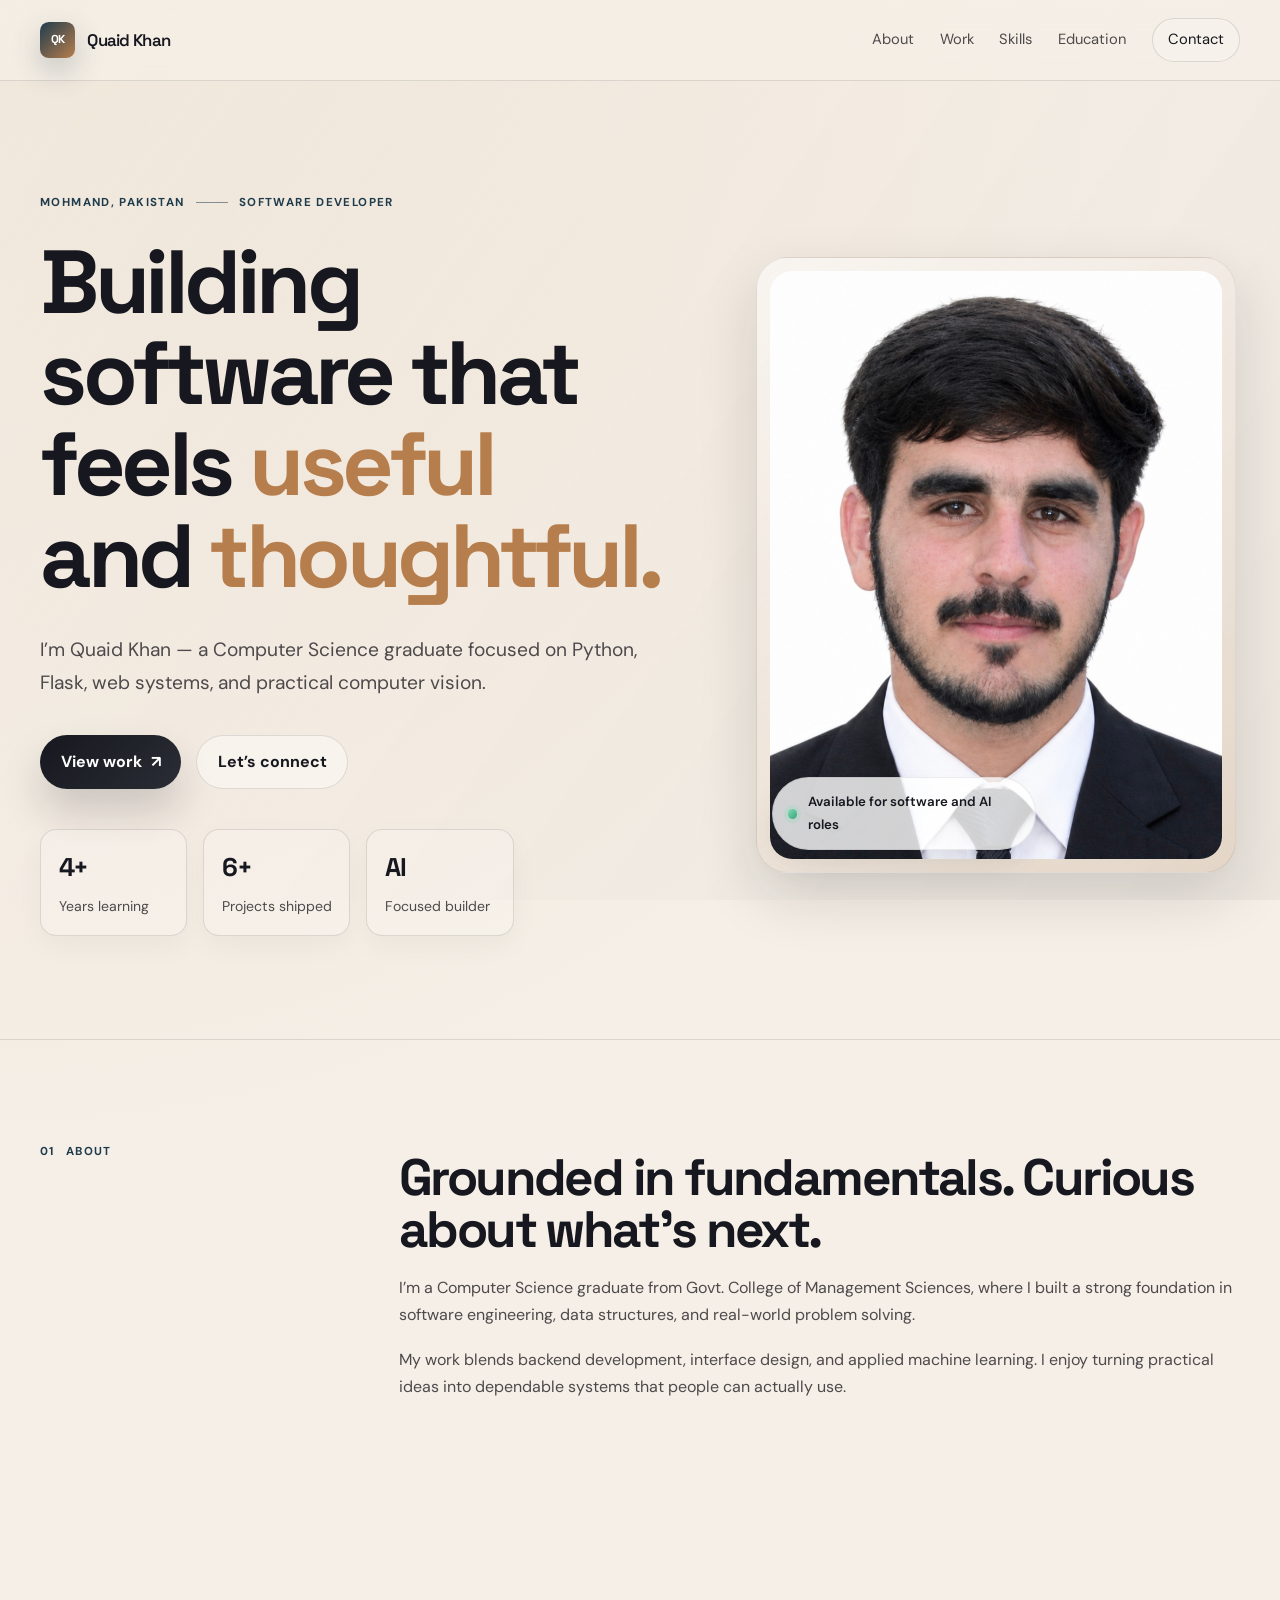
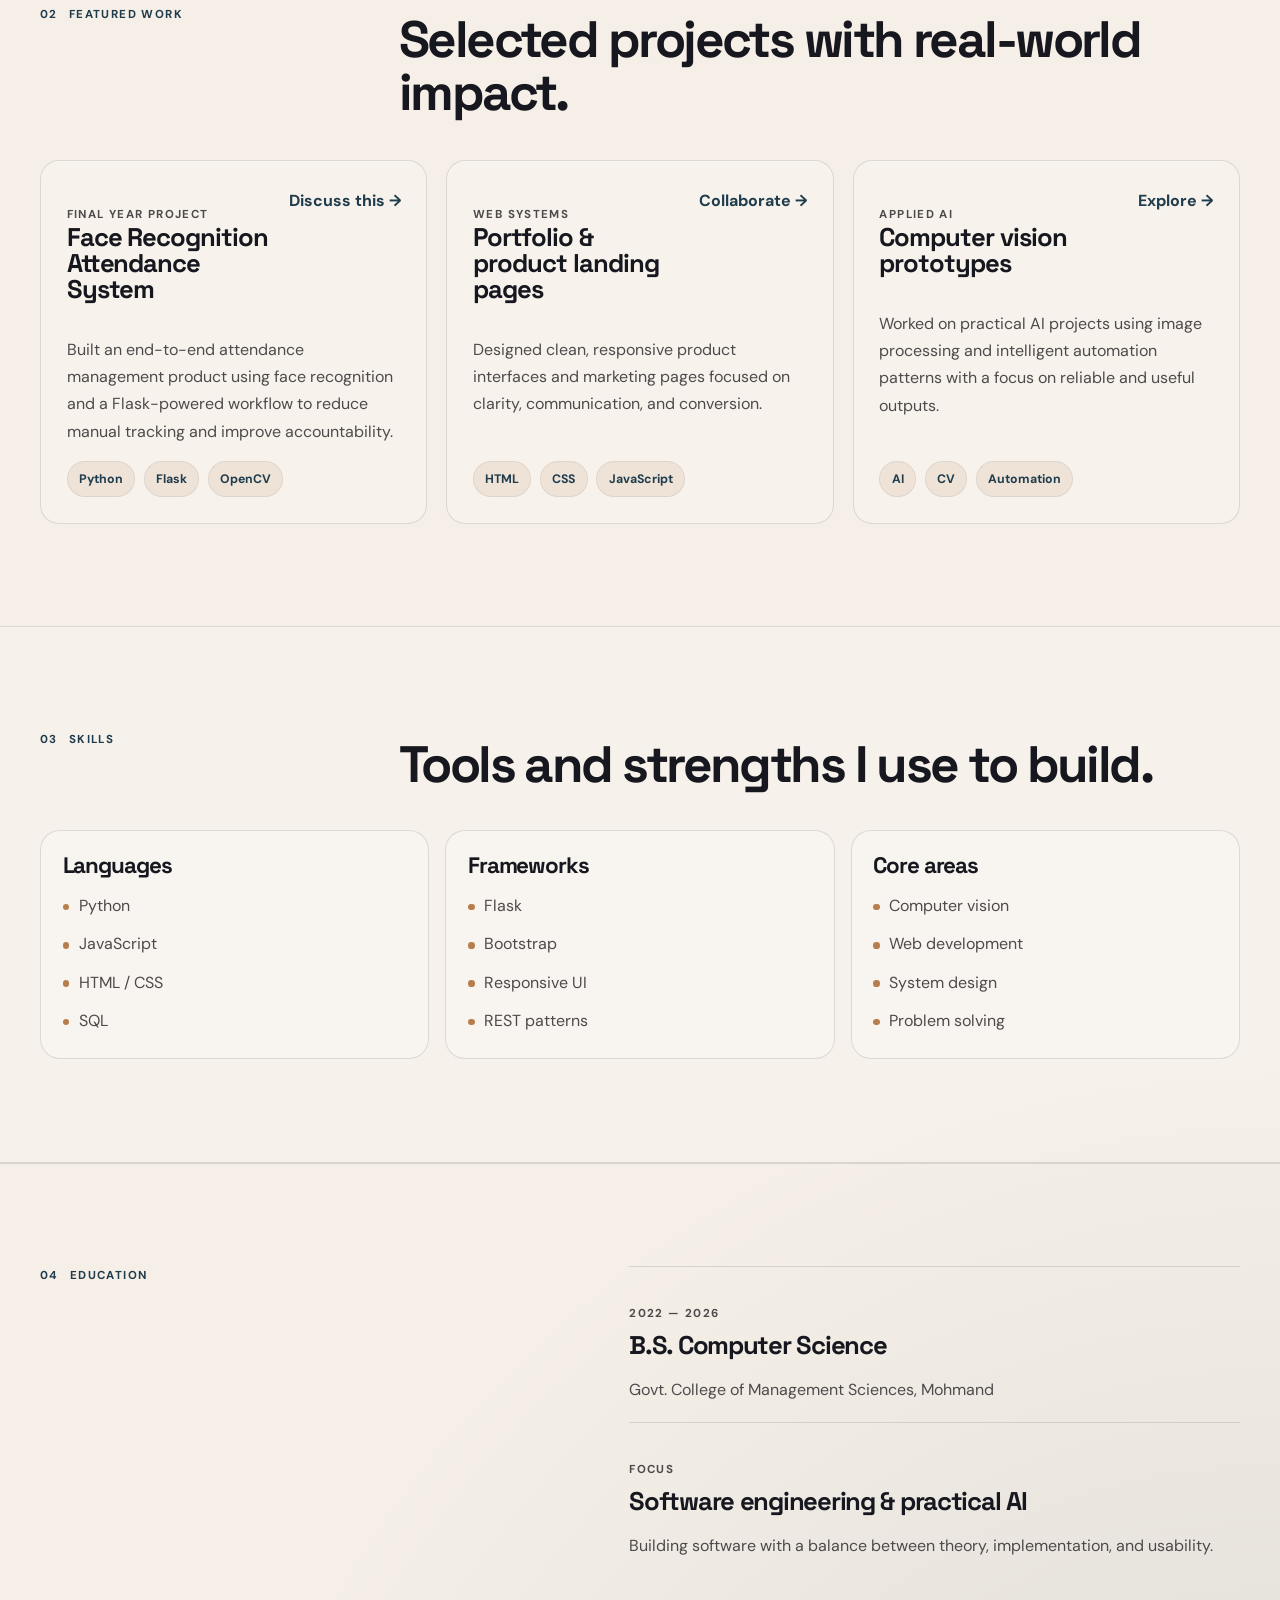
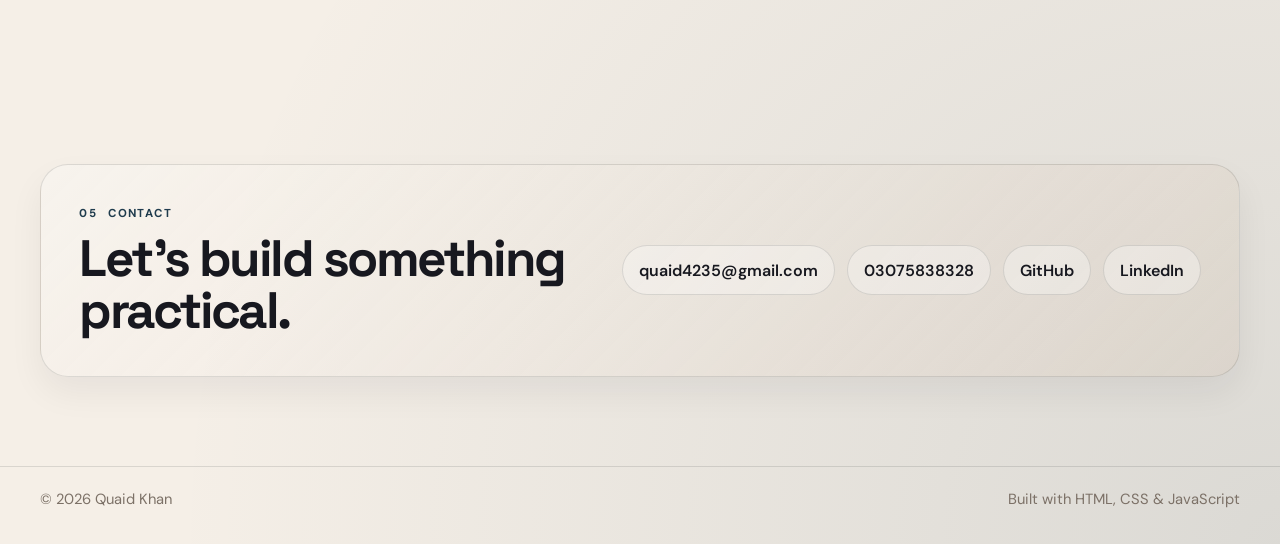
==== index.html @ f4882a3c "Update contact number and correct BS Computer Science session dates in portfolio page" ====
<!doctype html>
<html lang="en">
<head>
  <meta charset="UTF-8">
  <meta name="viewport" content="width=device-width, initial-scale=1">
  <meta name="description" content="Quaid Khan is a software developer building practical web systems, AI-driven products, and applied computer vision solutions.">
  <meta name="theme-color" content="#07131f">
  <meta property="og:title" content="Quaid Khan — Software Developer">
  <meta property="og:description" content="Computer Science graduate building useful software and applied computer vision systems.">
  <meta property="og:type" content="website">
  <meta property="og:image" content="IMG_20260913_062808.JPG">
  <meta name="twitter:card" content="summary_large_image">
  <title>Quaid Khan — Software Developer</title>
  <link rel="icon" href="favicon.svg" type="image/svg+xml">
  <link rel="preconnect" href="https://fonts.googleapis.com">
  <link rel="preconnect" href="https://fonts.gstatic.com" crossorigin>
  <link href="https://fonts.googleapis.com/css2?family=DM+Sans:wght@400;500;600;700&family=Space+Grotesk:wght@500;600;700&display=swap" rel="stylesheet">
  <link rel="stylesheet" href="css/style.css">
  <script src="js/script.js" defer></script>
</head>
<body>
  <div class="page-glow page-glow-one" aria-hidden="true"></div>
  <div class="page-glow page-glow-two" aria-hidden="true"></div>

  <a class="skip-link" href="#main-content">Skip to content</a>

  <header class="site-header" id="site-header">
    <nav class="nav container" aria-label="Primary navigation">
      <a class="brand" href="#top" aria-label="Quaid Khan home"><span aria-hidden="true">QK</span> Quaid Khan</a>
      <button class="menu-toggle" type="button" aria-expanded="false" aria-controls="site-menu">
        <span></span><span></span><span></span>
        <span class="sr-only">Open menu</span>
      </button>
      <div class="nav-menu" id="site-menu">
        <a href="#about">About</a>
        <a href="#work">Work</a>
        <a href="#skills">Skills</a>
        <a href="#education">Education</a>
        <a class="nav-contact" href="#contact">Contact</a>
      </div>
    </nav>
  </header>

  <main id="main-content">
    <section class="hero section" id="top" aria-labelledby="hero-title">
      <div class="container hero-shell">
        <div class="hero-copy reveal">
          <p class="eyebrow">Mohmand, Pakistan <span></span> Software Developer</p>
          <h1 id="hero-title">Building software that feels <em>useful</em> and <em>thoughtful.</em></h1>
          <p class="hero-lede">I’m Quaid Khan — a Computer Science graduate focused on Python, Flask, web systems, and practical computer vision.</p>

          <div class="button-row">
            <a class="button button-primary" href="#work">View work <span aria-hidden="true">↗</span></a>
            <a class="button button-secondary" href="#contact">Let’s connect</a>
          </div>

          <div class="hero-meta" aria-label="Professional highlights">
            <div>
              <strong>4+</strong>
              <span>Years learning</span>
            </div>
            <div>
              <strong>6+</strong>
              <span>Projects shipped</span>
            </div>
            <div>
              <strong>AI</strong>
              <span>Focused builder</span>
            </div>
          </div>
        </div>

        <div class="hero-visual reveal" aria-label="Quaid Khan portrait">
          <div class="image-frame">
            <img src="IMG_20260913_062808.JPG" alt="Portrait of Quaid Khan" fetchpriority="high">
          </div>
          <div class="floating-card">
            <span class="dot"></span>
            Available for software and AI roles
          </div>
        </div>
      </div>
    </section>

    <section class="section section-line" id="about" aria-labelledby="about-title">
      <div class="container two-column">
        <div class="section-label"><span>01</span><span>About</span></div>
        <div class="section-content reveal">
          <h2 id="about-title">Grounded in fundamentals. Curious about what’s next.</h2>
          <p>I’m a Computer Science graduate from Govt. College of Management Sciences, where I built a strong foundation in software engineering, data structures, and real-world problem solving.</p>
          <p>My work blends backend development, interface design, and applied machine learning. I enjoy turning practical ideas into dependable systems that people can actually use.</p>
        </div>
      </div>
    </section>

    <section class="section" id="work" aria-labelledby="work-title">
      <div class="container">
        <div class="section-intro reveal">
          <div class="section-label"><span>02</span><span>Featured work</span></div>
          <div>
            <h2 id="work-title">Selected projects with real-world impact.</h2>
          </div>
        </div>

        <div class="project-grid">
          <article class="project-card reveal">
            <div class="project-heading">
              <div>
                <p class="project-kicker">Final year project</p>
                <h3>Face Recognition Attendance System</h3>
              </div>
              <a href="#contact" class="text-link">Discuss this →</a>
            </div>
            <p>Built an end-to-end attendance management product using face recognition and a Flask-powered workflow to reduce manual tracking and improve accountability.</p>
            <div class="project-tags">
              <span>Python</span>
              <span>Flask</span>
              <span>OpenCV</span>
            </div>
          </article>

          <article class="project-card reveal">
            <div class="project-heading">
              <div>
                <p class="project-kicker">Web systems</p>
                <h3>Portfolio & product landing pages</h3>
              </div>
              <a href="#contact" class="text-link">Collaborate →</a>
            </div>
            <p>Designed clean, responsive product interfaces and marketing pages focused on clarity, communication, and conversion.</p>
            <div class="project-tags">
              <span>HTML</span>
              <span>CSS</span>
              <span>JavaScript</span>
            </div>
          </article>

          <article class="project-card reveal">
            <div class="project-heading">
              <div>
                <p class="project-kicker">Applied AI</p>
                <h3>Computer vision prototypes</h3>
              </div>
              <a href="#contact" class="text-link">Explore →</a>
            </div>
            <p>Worked on practical AI projects using image processing and intelligent automation patterns with a focus on reliable and useful outputs.</p>
            <div class="project-tags">
              <span>AI</span>
              <span>CV</span>
              <span>Automation</span>
            </div>
          </article>
        </div>
      </div>
    </section>

    <section class="section section-tinted" id="skills" aria-labelledby="skills-title">
      <div class="container">
        <div class="section-intro reveal">
          <div class="section-label"><span>03</span><span>Skills</span></div>
          <div>
            <h2 id="skills-title">Tools and strengths I use to build.</h2>
          </div>
        </div>

        <div class="skills-grid">
          <div class="skill-group reveal">
            <h3>Languages</h3>
            <ul>
              <li>Python</li>
              <li>JavaScript</li>
              <li>HTML / CSS</li>
              <li>SQL</li>
            </ul>
          </div>

          <div class="skill-group reveal">
            <h3>Frameworks</h3>
            <ul>
              <li>Flask</li>
              <li>Bootstrap</li>
              <li>Responsive UI</li>
              <li>REST patterns</li>
            </ul>
          </div>

          <div class="skill-group reveal">
            <h3>Core areas</h3>
            <ul>
              <li>Computer vision</li>
              <li>Web development</li>
              <li>System design</li>
              <li>Problem solving</li>
            </ul>
          </div>
        </div>
      </div>
    </section>

    <section class="section section-line" id="education" aria-labelledby="education-title">
      <div class="container education-grid">
        <div class="reveal">
          <div class="section-label"><span>04</span><span>Education</span></div>
        </div>

        <div class="education-stack reveal">
          <div class="education-item">
            <p class="date">2022 — 2026</p>
            <h3>B.S. Computer Science</h3>
            <p>Govt. College of Management Sciences, Mohmand</p>
          </div>
          <div class="education-item">
            <p class="date">Focus</p>
            <h3>Software engineering & practical AI</h3>
            <p>Building software with a balance between theory, implementation, and usability.</p>
          </div>
        </div>
      </div>
    </section>

    <section class="section contact-section" id="contact" aria-labelledby="contact-title">
      <div class="container contact-card reveal">
        <div>
          <div class="section-label"><span>05</span><span>Contact</span></div>
          <h2 id="contact-title">Let’s build something practical.</h2>
        </div>

        <div class="contact-links">
          <a href="mailto:quaid4235@gmail.com">quaid4235@gmail.com</a>
          <a href="tel:+923075838328">03075838328</a>
          <a href="https://github.com/quaid4235-dev" target="_blank" rel="noreferrer">GitHub</a>
          <a href="https://www.linkedin.com/in/quaid-khan/" target="_blank" rel="noreferrer">LinkedIn</a>
        </div>
      </div>
    </section>
  </main>

  <footer class="footer">
    <div class="container">
      <span>© 2026 Quaid Khan</span>
      <span>Built with HTML, CSS &amp; JavaScript</span>
    </div>
  </footer>
</body>
</html>
---- css/style.css ----
:root {
  --bg: #f5efe7;
  --bg-strong: #efe5d8;
  --surface: rgba(255, 255, 255, 0.7);
  --surface-strong: #f8f4ee;
  --card: #f0e6d9;
  --text: #17181f;
  --muted: #4e4a4c;
  --subtle: #7c7167;
  --line: rgba(23, 24, 31, 0.12);
  --accent: #b77e4d;
  --accent-soft: rgba(183, 126, 77, 0.12);
  --accent-2: #1f3c4d;
  --shadow: 0 24px 60px rgba(21, 18, 20, 0.14);
  --max: 1200px;
  --gutter: clamp(1.2rem, 2vw, 2.1rem);
}

* { box-sizing: border-box; }
html { scroll-behavior: smooth; }
body {
  margin: 0;
  background:
    radial-gradient(circle at top left, rgba(207, 172, 130, 0.18), transparent 30%),
    radial-gradient(circle at bottom right, rgba(31, 60, 77, 0.12), transparent 28%),
    var(--bg);
  color: var(--text);
  font: 400 1rem/1.7 "DM Sans", system-ui, sans-serif;
  -webkit-font-smoothing: antialiased;
  text-rendering: optimizeLegibility;
}

body::before {
  content: "";
  position: fixed;
  inset: 0;
  pointer-events: none;
  background: linear-gradient(125deg, rgba(255,255,255,0.18), transparent 45%, rgba(17,24,31,0.04));
}

a { color: inherit; }
img { display: block; max-width: 100%; }
button, a { -webkit-tap-highlight-color: transparent; }
:focus-visible {
  outline: 3px solid var(--accent-2);
  outline-offset: 4px;
}

.container {
  width: min(var(--max), calc(100% - 2 * var(--gutter)));
  margin-inline: auto;
}

.section {
  padding: clamp(5rem, 8vw, 8rem) 0;
  position: relative;
}
.section-line { border-top: 1px solid var(--line); }
.section-tinted {
  background: rgba(255, 255, 255, 0.14);
  border-block: 1px solid var(--line);
}

.skip-link {
  position: fixed;
  z-index: 20;
  left: 1rem;
  top: -4rem;
  background: var(--text);
  color: #fff;
  padding: .65rem 1rem;
  border-radius: .5rem;
  font-weight: 700;
}
.skip-link:focus { top: 1rem; }

.sr-only {
  position: absolute;
  width: 1px;
  height: 1px;
  padding: 0;
  margin: -1px;
  overflow: hidden;
  clip: rect(0, 0, 0, 0);
  white-space: nowrap;
  border: 0;
}

.site-header {
  position: sticky;
  top: 0;
  z-index: 20;
  background: rgba(245, 239, 231, 0.8);
  backdrop-filter: blur(18px);
  -webkit-backdrop-filter: blur(18px);
  border-bottom: 1px solid var(--line);
  transition: box-shadow .2s ease, background .2s ease;
}
.site-header.is-scrolled {
  box-shadow: 0 8px 24px rgba(27, 26, 27, 0.06);
  background: rgba(245, 239, 231, 0.92);
}

.nav {
  min-height: 5rem;
  display: flex;
  align-items: center;
  justify-content: space-between;
  gap: 2rem;
}

.brand {
  text-decoration: none;
  font-family: "Space Grotesk", sans-serif;
  font-weight: 600;
  letter-spacing: -.04em;
  display: inline-flex;
  align-items: center;
  gap: .75rem;
  font-size: 1.05rem;
}
.brand span {
  display: grid;
  place-items: center;
  width: 2.2rem;
  height: 2.2rem;
  border-radius: .55rem;
  color: #fff;
  background: linear-gradient(135deg, var(--accent-2), var(--accent));
  font-size: .72rem;
  font-weight: 700;
  box-shadow: 0 12px 30px rgba(31, 60, 77, 0.24);
}

.nav-menu {
  display: flex;
  align-items: center;
  gap: clamp(1rem, 2vw, 2.2rem);
  color: var(--muted);
  font-size: .92rem;
}
.nav-menu a {
  text-decoration: none;
  transition: color .2s ease, transform .2s ease;
}
.nav-menu a:hover {
  color: var(--text);
  transform: translateY(-1px);
}
.nav-contact {
  border: 1px solid rgba(23, 24, 31, 0.12);
  color: var(--text) !important;
  padding: .52rem .95rem;
  border-radius: 999px;
  background: rgba(255, 255, 255, 0.15);
}

.menu-toggle {
  display: none;
  background: transparent;
  border: 0;
  color: var(--text);
  padding: .4rem;
  cursor: pointer;
}
.menu-toggle span:not(.sr-only) {
  display: block;
  width: 1.5rem;
  height: 2px;
  background: currentColor;
  margin: 4px 0;
  border-radius: 999px;
}

.hero {
  min-height: min(56rem, calc(100vh - 5rem));
  display: grid;
  align-items: center;
  padding-top: clamp(3.5rem, 9vw, 7rem);
}
.hero-shell {
  display: grid;
  grid-template-columns: minmax(0, 1.12fr) minmax(18rem, .88fr);
  align-items: center;
  gap: clamp(2.5rem, 7vw, 7rem);
}

.eyebrow,
.section-label,
.project-kicker,
.date {
  color: var(--accent-2);
  font-size: .72rem;
  letter-spacing: .12em;
  text-transform: uppercase;
  font-weight: 700;
}

.eyebrow {
  display: flex;
  align-items: center;
  gap: .7rem;
  margin: 0 0 1.5rem;
}
.eyebrow span {
  width: 2rem;
  height: 1px;
  background: rgba(31, 60, 77, 0.52);
}

h1, h2, h3 {
  font-family: "Space Grotesk", sans-serif;
  line-height: 1.02;
  letter-spacing: -.05em;
  margin: 0;
}

h1 {
  max-width: 11ch;
  font-size: clamp(3.3rem, 7vw, 7.2rem);
  color: var(--text);
}
h1 em {
  color: var(--accent);
  font-style: normal;
}

.hero-lede {
  max-width: 38rem;
  color: var(--muted);
  font-size: clamp(1.06rem, 1.5vw, 1.3rem);
  margin: 2rem 0 0;
}

.button-row {
  display: flex;
  flex-wrap: wrap;
  gap: .9rem;
  margin-top: 2.2rem;
}
.button {
  display: inline-flex;
  align-items: center;
  justify-content: center;
  gap: .55rem;
  min-height: 3.35rem;
  padding: .8rem 1.3rem;
  border-radius: 999px;
  text-decoration: none;
  font-weight: 700;
  transition: transform .2s ease, box-shadow .2s ease, border-color .2s ease;
}
.button:hover {
  transform: translateY(-2px);
}
.button-primary {
  background: linear-gradient(135deg, var(--text), #2a2d35);
  color: #fff;
  box-shadow: 0 22px 40px rgba(23, 24, 31, 0.18);
}
.button-secondary {
  background: rgba(255, 255, 255, 0.4);
  border: 1px solid var(--line);
  color: var(--text);
}

.hero-meta {
  display: flex;
  flex-wrap: wrap;
  gap: 1rem;
  margin-top: 2.5rem;
}
.hero-meta div {
  min-width: 9.2rem;
  padding: 1rem 1.1rem;
  border: 1px solid var(--line);
  border-radius: 1rem;
  background: rgba(255, 255, 255, 0.18);
  box-shadow: 0 10px 28px rgba(33, 24, 21, 0.04);
}
.hero-meta strong {
  display: block;
  font-family: "Space Grotesk", sans-serif;
  font-size: clamp(1.5rem, 2vw, 2.1rem);
  letter-spacing: -.05em;
}
.hero-meta span {
  display: block;
  margin-top: .35rem;
  color: var(--muted);
  font-size: .88rem;
}

.hero-visual {
  position: relative;
  display: grid;
  justify-items: center;
}
.image-frame {
  position: relative;
  width: min(100%, 30rem);
  padding: .8rem;
  border-radius: 2rem;
  background: linear-gradient(145deg, rgba(255,255,255,0.5), rgba(183,126,77,0.16));
  border: 1px solid rgba(23, 24, 31, 0.08);
  box-shadow: var(--shadow);
}
.image-frame::before {
  content: "";
  position: absolute;
  inset: 1rem;
  border-radius: 1.4rem;
  background: linear-gradient(180deg, rgba(255,255,255,0.18), transparent 16%, rgba(31,60,77,0.04));
  pointer-events: none;
}
.image-frame img {
  position: relative;
  width: 100%;
  aspect-ratio: 4 / 5.2;
  object-fit: cover;
  border-radius: 1.4rem;
}

.floating-card {
  position: absolute;
  left: 1.3rem;
  bottom: 1.4rem;
  display: inline-flex;
  align-items: center;
  gap: .7rem;
  max-width: 16.5rem;
  padding: .8rem .9rem;
  border: 1px solid rgba(23, 24, 31, 0.08);
  border-radius: 999px;
  background: rgba(255, 255, 255, 0.8);
  box-shadow: 0 16px 30px rgba(17, 14, 13, 0.08);
  color: var(--text);
  font-size: .83rem;
  font-weight: 600;
}
.floating-card .dot {
  width: .6rem;
  height: .6rem;
  border-radius: 50%;
  background: linear-gradient(135deg, #7adcb3, #3ca37b);
  box-shadow: 0 0 0 4px rgba(122, 220, 179, 0.2);
}

.two-column,
.section-intro {
  display: grid;
  grid-template-columns: minmax(8rem, .32fr) 1fr;
  gap: clamp(2rem, 7vw, 7rem);
}
.section-label {
  display: flex;
  gap: .7rem;
  align-items: baseline;
}

.section-content h2,
.section-intro h2,
.contact-card h2 {
  font-size: clamp(2rem, 4vw, 3.4rem);
  margin-top: .6rem;
}
.section-content p,
.project-card p,
.education-item p {
  color: var(--muted);
  margin: 1.1rem 0 0;
}

.project-grid {
  display: grid;
  grid-template-columns: repeat(3, minmax(0, 1fr));
  gap: 1.2rem;
  margin-top: 2.6rem;
}
.project-card {
  display: flex;
  flex-direction: column;
  gap: 1rem;
  border: 1px solid var(--line);
  background: rgba(255, 255, 255, 0.2);
  border-radius: 1.2rem;
  padding: clamp(1.25rem, 2vw, 1.7rem);
  box-shadow: inset 0 1px 0 rgba(255,255,255,0.3);
}
.project-heading {
  display: flex;
  align-items: flex-start;
  justify-content: space-between;
  gap: 1rem;
}
.project-kicker {
  margin: 0 0 .5rem;
}
.project-card h3 {
  font-size: clamp(1.45rem, 2vw, 2rem);
  letter-spacing: -.04em;
}
.text-link {
  color: var(--accent-2);
  text-decoration: none;
  font-weight: 700;
  white-space: nowrap;
}
.project-tags {
  display: flex;
  flex-wrap: wrap;
  gap: .55rem;
  margin-top: auto;
}
.project-tags span {
  display: inline-flex;
  align-items: center;
  min-height: 2rem;
  padding: .42rem .7rem;
  border-radius: 999px;
  background: var(--accent-soft);
  color: var(--accent-2);
  border: 1px solid rgba(31, 60, 77, 0.08);
  font-size: .77rem;
  font-weight: 700;
}

.skills-grid {
  display: grid;
  grid-template-columns: repeat(3, minmax(0, 1fr));
  gap: 1rem;
  margin-top: 2.4rem;
}
.skill-group {
  border: 1px solid var(--line);
  background: rgba(255, 255, 255, 0.22);
  border-radius: 1.25rem;
  padding: 1.5rem 1.35rem;
}
.skill-group h3 {
  font-size: 1.4rem;
  margin-bottom: .9rem;
}
.skill-group ul {
  list-style: none;
  padding: 0;
  margin: 0;
  display: grid;
  gap: .7rem;
  color: var(--muted);
}
.skill-group li {
  position: relative;
  padding-left: 1rem;
}
.skill-group li::before {
  content: "";
  position: absolute;
  left: 0;
  top: .72rem;
  width: .42rem;
  height: .42rem;
  border-radius: 50%;
  background: var(--accent);
}

.education-grid {
  display: grid;
  grid-template-columns: minmax(0, .9fr) minmax(0, 1.1fr);
  gap: clamp(2rem, 7vw, 7rem);
}
.education-stack {
  display: grid;
  gap: 1.2rem;
}
.education-item {
  padding-top: 1.2rem;
  border-top: 1px solid var(--line);
}
.education-item h3 {
  font-size: clamp(1.5rem, 2vw, 2rem);
  margin-top: .55rem;
}

.contact-section {
  padding-bottom: clamp(4rem, 7vw, 6rem);
}
.contact-card {
  display: grid;
  grid-template-columns: 1fr auto;
  align-items: center;
  gap: 2rem;
  padding: clamp(1.6rem, 3vw, 2.5rem);
  border: 1px solid rgba(23, 24, 31, 0.12);
  border-radius: 1.75rem;
  background: linear-gradient(135deg, rgba(255,255,255,0.26), rgba(183,126,77,0.08));
  box-shadow: 0 16px 34px rgba(23, 24, 31, 0.06);
}
.contact-links {
  display: flex;
  flex-wrap: wrap;
  justify-content: flex-end;
  gap: .75rem;
}
.contact-links a {
  display: inline-flex;
  align-items: center;
  justify-content: center;
  min-height: 2.8rem;
  padding: .65rem 1rem;
  border-radius: 999px;
  text-decoration: none;
  background: rgba(255,255,255,0.3);
  border: 1px solid var(--line);
  font-weight: 600;
}

.footer {
  border-top: 1px solid var(--line);
  padding: 1.25rem 0 2rem;
}
.footer .container {
  display: flex;
  justify-content: space-between;
  gap: 1rem;
  color: var(--subtle);
  font-size: .92rem;
}

.reveal {
  opacity: 0;
  transform: translateY(1rem);
  transition: opacity .6s ease, transform .6s ease;
}
.reveal.is-visible {
  opacity: 1;
  transform: none;
}

@media (max-width: 900px) {
  .hero-shell,
  .two-column,
  .section-intro,
  .education-grid,
  .contact-card {
    grid-template-columns: 1fr;
  }
  .project-grid,
  .skills-grid {
    grid-template-columns: 1fr;
  }
  .contact-links {
    justify-content: flex-start;
  }
}

@media (max-width: 780px) {
  .menu-toggle { display: block; }
  .nav-menu {
    display: none;
    position: absolute;
    left: 0;
    right: 0;
    top: 5rem;
    flex-direction: column;
    align-items: flex-start;
    gap: 1rem;
    padding: 1.2rem var(--gutter) 1.5rem;
    border-bottom: 1px solid var(--line);
    background: rgba(245, 239, 231, 0.98);
    box-shadow: 0 20px 30px rgba(17, 14, 13, 0.08);
  }
  .nav-menu.is-open { display: flex; }
  .nav-contact { width: 100%; text-align: center; }
  .hero { min-height: auto; }
}

@media (max-width: 480px) {
  h1 { font-size: clamp(3rem, 18vw, 5rem); }
  .section { padding-block: 4.5rem; }
  .button-row { flex-direction: column; align-items: stretch; }
  .button { width: 100%; }
  .floating-card {
    position: static;
    margin-top: 1rem;
    max-width: none;
    width: 100%;
    justify-content: center;
    border-radius: 1rem;
  }
  .project-heading { flex-direction: column; }
  .footer .container {
    flex-direction: column;
    align-items: flex-start;
  }
}

@media (prefers-reduced-motion: reduce) {
  html { scroll-behavior: auto; }
  .reveal {
    opacity: 1;
    transform: none;
    transition: none;
  }
  .button {
    transition: none;
  }
}
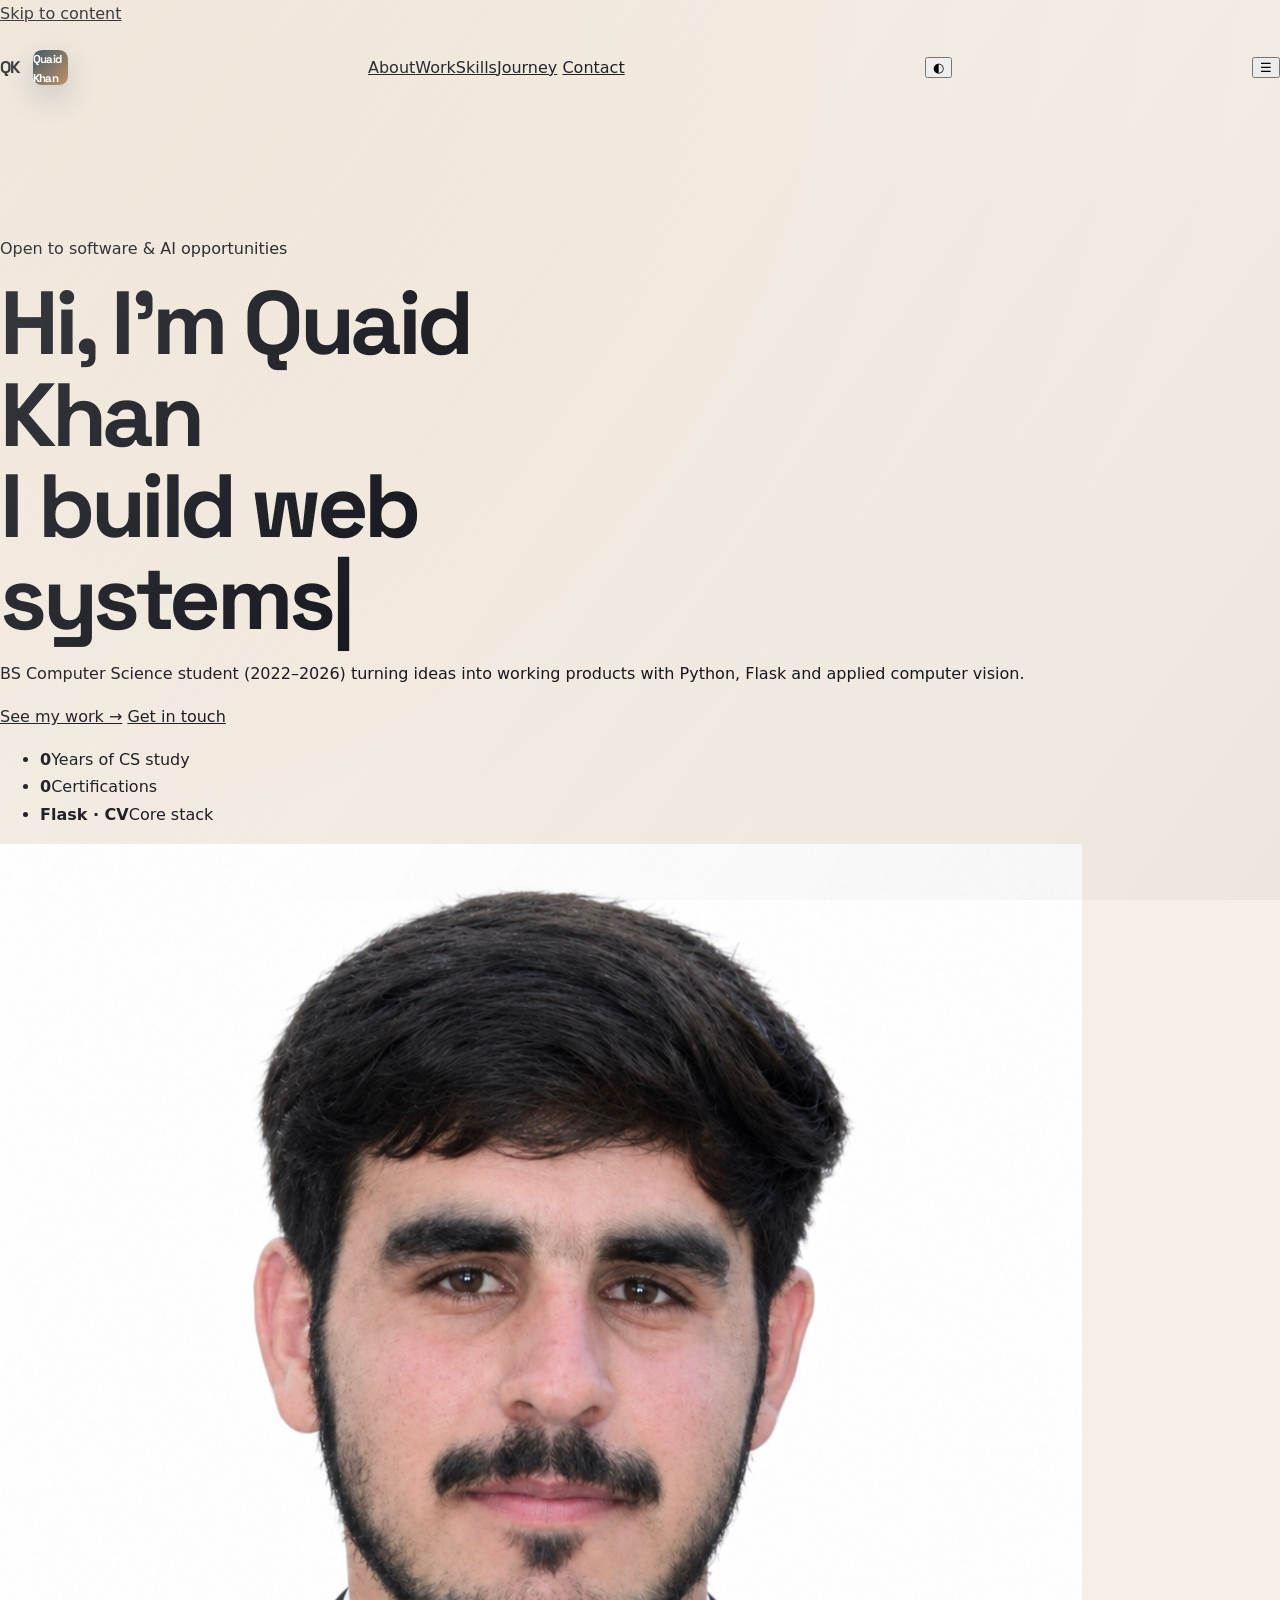
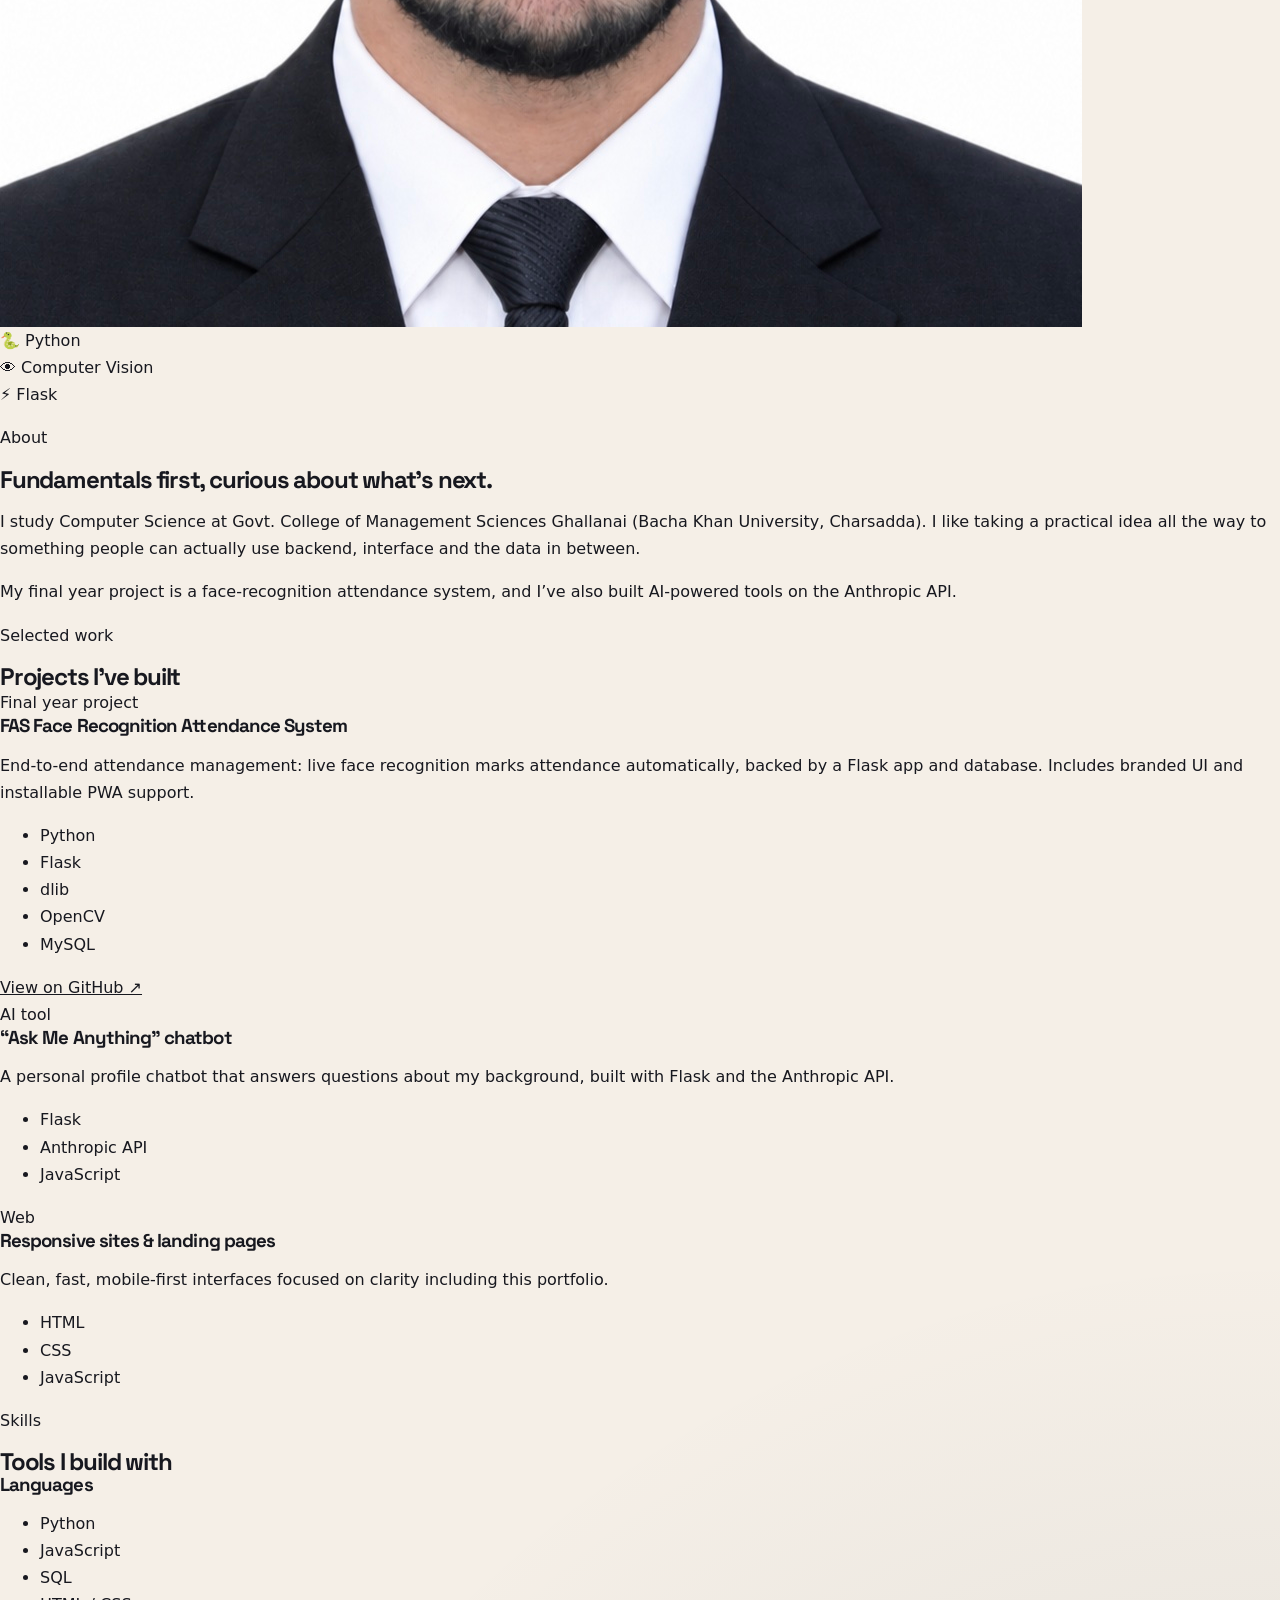
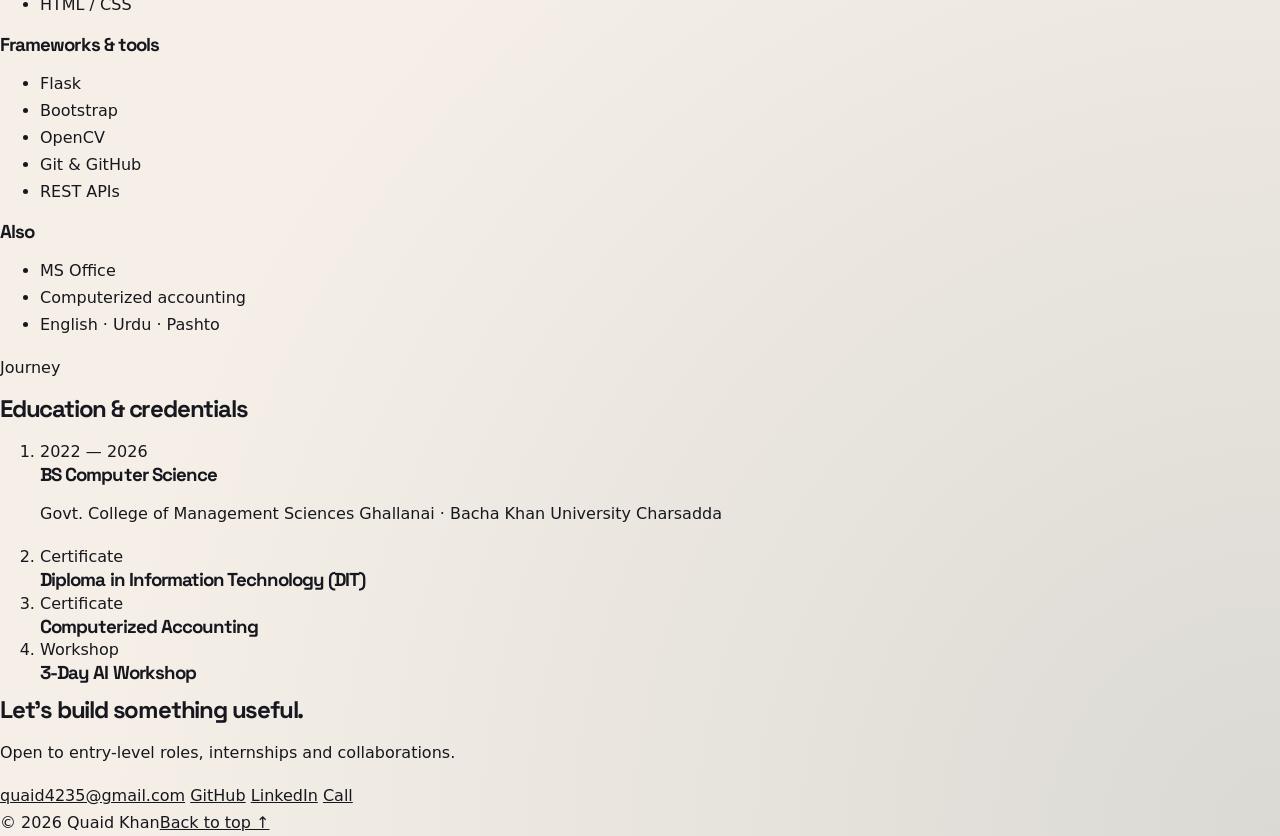
==== commit ac81ddde: "new style" ====
--- a/index.html
+++ b/index.html
@@ -1,245 +1,132 @@
 <!doctype html>
-<html lang="en">
+<html lang="en" data-theme="dark">
 <head>
-  <meta charset="UTF-8">
-  <meta name="viewport" content="width=device-width, initial-scale=1">
-  <meta name="description" content="Quaid Khan is a software developer building practical web systems, AI-driven products, and applied computer vision solutions.">
-  <meta name="theme-color" content="#07131f">
-  <meta property="og:title" content="Quaid Khan — Software Developer">
-  <meta property="og:description" content="Computer Science graduate building useful software and applied computer vision systems.">
-  <meta property="og:type" content="website">
-  <meta property="og:image" content="IMG_20260913_062808.JPG">
-  <meta name="twitter:card" content="summary_large_image">
-  <title>Quaid Khan — Software Developer</title>
-  <link rel="icon" href="favicon.svg" type="image/svg+xml">
-  <link rel="preconnect" href="https://fonts.googleapis.com">
-  <link rel="preconnect" href="https://fonts.gstatic.com" crossorigin>
-  <link href="https://fonts.googleapis.com/css2?family=DM+Sans:wght@400;500;600;700&family=Space+Grotesk:wght@500;600;700&display=swap" rel="stylesheet">
-  <link rel="stylesheet" href="css/style.css">
-  <script src="js/script.js" defer></script>
+<meta charset="UTF-8">
+<meta name="viewport" content="width=device-width, initial-scale=1">
+<title>Quaid Khan — Software Developer</title>
+<meta name="description" content="Quaid Khan — BS Computer Science student building Flask web systems, AI-powered tools and face-recognition applications.">
+<meta name="theme-color" content="#070b14">
+<meta property="og:title" content="Quaid Khan — Software Developer">
+<meta property="og:description" content="Flask web systems, applied computer vision and AI-powered tools.">
+<meta property="og:type" content="website">
+<meta property="og:image" content="IMG_20260913_062808.JPG">
+<meta name="twitter:card" content="summary_large_image">
+<link rel="icon" href="favicon.svg" type="image/svg+xml">
+<link rel="preconnect" href="https://fonts.googleapis.com">
+<link rel="preconnect" href="https://fonts.gstatic.com" crossorigin>
+<link href="https://fonts.googleapis.com/css2?family=Inter:wght@400;500;600&family=Space+Grotesk:wght@500;600;700&display=swap" rel="stylesheet">
+<link rel="stylesheet" href="css/style.css">
+<script src="js/script.js" defer></script>
 </head>
 <body>
-  <div class="page-glow page-glow-one" aria-hidden="true"></div>
-  <div class="page-glow page-glow-two" aria-hidden="true"></div>
+<div class="aurora" aria-hidden="true"><i></i><i></i><i></i></div>
+<a class="skip" href="#main">Skip to content</a>
 
-  <a class="skip-link" href="#main-content">Skip to content</a>
+<header class="nav-wrap" id="hdr">
+  <nav class="nav wrap" aria-label="Primary">
+    <a class="brand" href="#top"><b>QK</b><span>Quaid Khan</span></a>
+    <div class="links" id="menu">
+      <a href="#about">About</a><a href="#work">Work</a><a href="#skills">Skills</a><a href="#journey">Journey</a>
+      <a class="pill" href="#contact">Contact</a>
+    </div>
+    <button class="icon-btn" id="theme" type="button" aria-label="Toggle light and dark theme">◐</button>
+    <button class="icon-btn burger" id="burger" type="button" aria-expanded="false" aria-controls="menu" aria-label="Menu">☰</button>
+  </nav>
+</header>
 
-  <header class="site-header" id="site-header">
-    <nav class="nav container" aria-label="Primary navigation">
-      <a class="brand" href="#top" aria-label="Quaid Khan home"><span aria-hidden="true">QK</span> Quaid Khan</a>
-      <button class="menu-toggle" type="button" aria-expanded="false" aria-controls="site-menu">
-        <span></span><span></span><span></span>
-        <span class="sr-only">Open menu</span>
-      </button>
-      <div class="nav-menu" id="site-menu">
-        <a href="#about">About</a>
-        <a href="#work">Work</a>
-        <a href="#skills">Skills</a>
-        <a href="#education">Education</a>
-        <a class="nav-contact" href="#contact">Contact</a>
+<main id="main">
+  <section class="hero wrap" id="top">
+    <div class="hero-text rv">
+      <p class="chip"><span class="live"></span> Open to software &amp; AI opportunities</p>
+      <h1>Hi, I’m <span class="grad">Quaid Khan</span><br>I build <span class="type" id="type" aria-live="off">web systems</span><span class="caret">|</span></h1>
+      <p class="lede">BS Computer Science student (2022–2026) turning ideas into working products with Python, Flask and applied computer vision.</p>
+      <div class="cta">
+        <a class="btn primary" href="#work">See my work →</a>
+        <a class="btn ghost" href="#contact">Get in touch</a>
       </div>
-    </nav>
-  </header>
+      <ul class="stats">
+        <li><b data-n="4">0</b><span>Years of CS study</span></li>
+        <li><b data-n="3">0</b><span>Certifications</span></li>
+        <li><b>Flask · CV</b><span>Core stack</span></li>
+      </ul>
+    </div>
+    <div class="hero-art rv">
+      <div class="ring"><img src="IMG_20260913_062808.JPG" alt="Portrait of Quaid Khan" fetchpriority="high"></div>
+      <div class="float f1">🐍 Python</div><div class="float f2">👁 Computer Vision</div><div class="float f3">⚡ Flask</div>
+    </div>
+  </section>
 
-  <main id="main-content">
-    <section class="hero section" id="top" aria-labelledby="hero-title">
-      <div class="container hero-shell">
-        <div class="hero-copy reveal">
-          <p class="eyebrow">Mohmand, Pakistan <span></span> Software Developer</p>
-          <h1 id="hero-title">Building software that feels <em>useful</em> and <em>thoughtful.</em></h1>
-          <p class="hero-lede">I’m Quaid Khan — a Computer Science graduate focused on Python, Flask, web systems, and practical computer vision.</p>
+  <section class="sec wrap" id="about">
+    <p class="kicker rv">About</p>
+    <div class="about rv">
+      <h2>Fundamentals first, curious about what’s next.</h2>
+      <div>
+        <p>I study Computer Science at Govt. College of Management Sciences Ghallanai (Bacha Khan University, Charsadda). I like taking a practical idea all the way to something people can actually use backend, interface and the data in between.</p>
+        <p>My final year project is a face-recognition attendance system, and I’ve also built AI-powered tools on the Anthropic API.</p>
+      </div>
+    </div>
+  </section>
 
-          <div class="button-row">
-            <a class="button button-primary" href="#work">View work <span aria-hidden="true">↗</span></a>
-            <a class="button button-secondary" href="#contact">Let’s connect</a>
-          </div>
+  <section class="sec wrap" id="work">
+    <p class="kicker rv">Selected work</p>
+    <h2 class="rv">Projects I’ve built</h2>
+    <div class="grid3">
+      <article class="card big rv spot">
+        <span class="tag-top">Final year project</span>
+        <h3>FAS Face Recognition Attendance System</h3>
+        <p>End-to-end attendance management: live face recognition marks attendance automatically, backed by a Flask app and database. Includes branded UI and installable PWA support.</p>
+        <ul class="tags"><li>Python</li><li>Flask</li><li>dlib</li><li>OpenCV</li><li>MySQL</li></ul>
+        <a class="more" href="https://github.com/quaid4235-dev" target="_blank" rel="noreferrer">View on GitHub ↗</a>
+      </article>
+      <article class="card rv spot">
+        <span class="tag-top">AI tool</span>
+        <h3>“Ask Me Anything” chatbot</h3>
+        <p>A personal profile chatbot that answers questions about my background, built with Flask and the Anthropic API.</p>
+        <ul class="tags"><li>Flask</li><li>Anthropic API</li><li>JavaScript</li></ul>
+      </article>
+      <article class="card rv spot">
+        <span class="tag-top">Web</span>
+        <h3>Responsive sites &amp; landing pages</h3>
+        <p>Clean, fast, mobile-first interfaces focused on clarity including this portfolio.</p>
+        <ul class="tags"><li>HTML</li><li>CSS</li><li>JavaScript</li></ul>
+      </article>
+    </div>
+  </section>
 
-          <div class="hero-meta" aria-label="Professional highlights">
-            <div>
-              <strong>4+</strong>
-              <span>Years learning</span>
-            </div>
-            <div>
-              <strong>6+</strong>
-              <span>Projects shipped</span>
-            </div>
-            <div>
-              <strong>AI</strong>
-              <span>Focused builder</span>
-            </div>
-          </div>
-        </div>
+  <section class="sec wrap" id="skills">
+    <p class="kicker rv">Skills</p>
+    <h2 class="rv">Tools I build with</h2>
+    <div class="grid3">
+      <div class="card rv"><h3>Languages</h3><ul class="tags"><li>Python</li><li>JavaScript</li><li>SQL</li><li>HTML / CSS</li></ul></div>
+      <div class="card rv"><h3>Frameworks &amp; tools</h3><ul class="tags"><li>Flask</li><li>Bootstrap</li><li>OpenCV</li><li>Git &amp; GitHub</li><li>REST APIs</li></ul></div>
+      <div class="card rv"><h3>Also</h3><ul class="tags"><li>MS Office</li><li>Computerized accounting</li><li>English · Urdu · Pashto</li></ul></div>
+    </div>
+  </section>
 
-        <div class="hero-visual reveal" aria-label="Quaid Khan portrait">
-          <div class="image-frame">
-            <img src="IMG_20260913_062808.JPG" alt="Portrait of Quaid Khan" fetchpriority="high">
-          </div>
-          <div class="floating-card">
-            <span class="dot"></span>
-            Available for software and AI roles
-          </div>
-        </div>
+  <section class="sec wrap" id="journey">
+    <p class="kicker rv">Journey</p>
+    <h2 class="rv">Education &amp; credentials</h2>
+    <ol class="timeline">
+      <li class="rv"><time>2022 — 2026</time><h3>BS Computer Science</h3><p>Govt. College of Management Sciences Ghallanai · Bacha Khan University Charsadda</p></li>
+      <li class="rv"><time>Certificate</time><h3>Diploma in Information Technology (DIT)</h3></li>
+      <li class="rv"><time>Certificate</time><h3>Computerized Accounting</h3></li>
+      <li class="rv"><time>Workshop</time><h3>3-Day AI Workshop</h3></li>
+    </ol>
+  </section>
+
+  <section class="sec wrap" id="contact">
+    <div class="cta-card rv">
+      <h2>Let’s build something <span class="grad">useful</span>.</h2>
+      <p>Open to entry-level roles, internships and collaborations.</p>
+      <div class="cta">
+        <a class="btn primary" href="mailto:quaid4235@gmail.com">quaid4235@gmail.com</a>
+        <a class="btn ghost" href="https://github.com/quaid4235-dev" target="_blank" rel="noreferrer">GitHub</a>
+        <a class="btn ghost" href="https://www.linkedin.com/in/quaid-khan/" target="_blank" rel="noreferrer">LinkedIn</a>
+        <a class="btn ghost" href="tel:+923075838328">Call</a>
       </div>
-    </section>
-
-    <section class="section section-line" id="about" aria-labelledby="about-title">
-      <div class="container two-column">
-        <div class="section-label"><span>01</span><span>About</span></div>
-        <div class="section-content reveal">
-          <h2 id="about-title">Grounded in fundamentals. Curious about what’s next.</h2>
-          <p>I’m a Computer Science graduate from Govt. College of Management Sciences, where I built a strong foundation in software engineering, data structures, and real-world problem solving.</p>
-          <p>My work blends backend development, interface design, and applied machine learning. I enjoy turning practical ideas into dependable systems that people can actually use.</p>
-        </div>
-      </div>
-    </section>
-
-    <section class="section" id="work" aria-labelledby="work-title">
-      <div class="container">
-        <div class="section-intro reveal">
-          <div class="section-label"><span>02</span><span>Featured work</span></div>
-          <div>
-            <h2 id="work-title">Selected projects with real-world impact.</h2>
-          </div>
-        </div>
-
-        <div class="project-grid">
-          <article class="project-card reveal">
-            <div class="project-heading">
-              <div>
-                <p class="project-kicker">Final year project</p>
-                <h3>Face Recognition Attendance System</h3>
-              </div>
-              <a href="#contact" class="text-link">Discuss this →</a>
-            </div>
-            <p>Built an end-to-end attendance management product using face recognition and a Flask-powered workflow to reduce manual tracking and improve accountability.</p>
-            <div class="project-tags">
-              <span>Python</span>
-              <span>Flask</span>
-              <span>OpenCV</span>
-            </div>
-          </article>
-
-          <article class="project-card reveal">
-            <div class="project-heading">
-              <div>
-                <p class="project-kicker">Web systems</p>
-                <h3>Portfolio & product landing pages</h3>
-              </div>
-              <a href="#contact" class="text-link">Collaborate →</a>
-            </div>
-            <p>Designed clean, responsive product interfaces and marketing pages focused on clarity, communication, and conversion.</p>
-            <div class="project-tags">
-              <span>HTML</span>
-              <span>CSS</span>
-              <span>JavaScript</span>
-            </div>
-          </article>
-
-          <article class="project-card reveal">
-            <div class="project-heading">
-              <div>
-                <p class="project-kicker">Applied AI</p>
-                <h3>Computer vision prototypes</h3>
-              </div>
-              <a href="#contact" class="text-link">Explore →</a>
-            </div>
-            <p>Worked on practical AI projects using image processing and intelligent automation patterns with a focus on reliable and useful outputs.</p>
-            <div class="project-tags">
-              <span>AI</span>
-              <span>CV</span>
-              <span>Automation</span>
-            </div>
-          </article>
-        </div>
-      </div>
-    </section>
-
-    <section class="section section-tinted" id="skills" aria-labelledby="skills-title">
-      <div class="container">
-        <div class="section-intro reveal">
-          <div class="section-label"><span>03</span><span>Skills</span></div>
-          <div>
-            <h2 id="skills-title">Tools and strengths I use to build.</h2>
-          </div>
-        </div>
-
-        <div class="skills-grid">
-          <div class="skill-group reveal">
-            <h3>Languages</h3>
-            <ul>
-              <li>Python</li>
-              <li>JavaScript</li>
-              <li>HTML / CSS</li>
-              <li>SQL</li>
-            </ul>
-          </div>
-
-          <div class="skill-group reveal">
-            <h3>Frameworks</h3>
-            <ul>
-              <li>Flask</li>
-              <li>Bootstrap</li>
-              <li>Responsive UI</li>
-              <li>REST patterns</li>
-            </ul>
-          </div>
-
-          <div class="skill-group reveal">
-            <h3>Core areas</h3>
-            <ul>
-              <li>Computer vision</li>
-              <li>Web development</li>
-              <li>System design</li>
-              <li>Problem solving</li>
-            </ul>
-          </div>
-        </div>
-      </div>
-    </section>
-
-    <section class="section section-line" id="education" aria-labelledby="education-title">
-      <div class="container education-grid">
-        <div class="reveal">
-          <div class="section-label"><span>04</span><span>Education</span></div>
-        </div>
-
-        <div class="education-stack reveal">
-          <div class="education-item">
-            <p class="date">2022 — 2026</p>
-            <h3>B.S. Computer Science</h3>
-            <p>Govt. College of Management Sciences, Mohmand</p>
-          </div>
-          <div class="education-item">
-            <p class="date">Focus</p>
-            <h3>Software engineering & practical AI</h3>
-            <p>Building software with a balance between theory, implementation, and usability.</p>
-          </div>
-        </div>
-      </div>
-    </section>
-
-    <section class="section contact-section" id="contact" aria-labelledby="contact-title">
-      <div class="container contact-card reveal">
-        <div>
-          <div class="section-label"><span>05</span><span>Contact</span></div>
-          <h2 id="contact-title">Let’s build something practical.</h2>
-        </div>
-
-        <div class="contact-links">
-          <a href="mailto:quaid4235@gmail.com">quaid4235@gmail.com</a>
-          <a href="tel:+923075838328">03075838328</a>
-          <a href="https://github.com/quaid4235-dev" target="_blank" rel="noreferrer">GitHub</a>
-          <a href="https://www.linkedin.com/in/quaid-khan/" target="_blank" rel="noreferrer">LinkedIn</a>
-        </div>
-      </div>
-    </section>
-  </main>
-
-  <footer class="footer">
-    <div class="container">
-      <span>© 2026 Quaid Khan</span>
-      <span>Built with HTML, CSS &amp; JavaScript</span>
     </div>
-  </footer>
+  </section>
+</main>
+<footer class="foot wrap"><span>© 2026 Quaid Khan</span><a href="#top">Back to top ↑</a></footer>
 </body>
 </html>
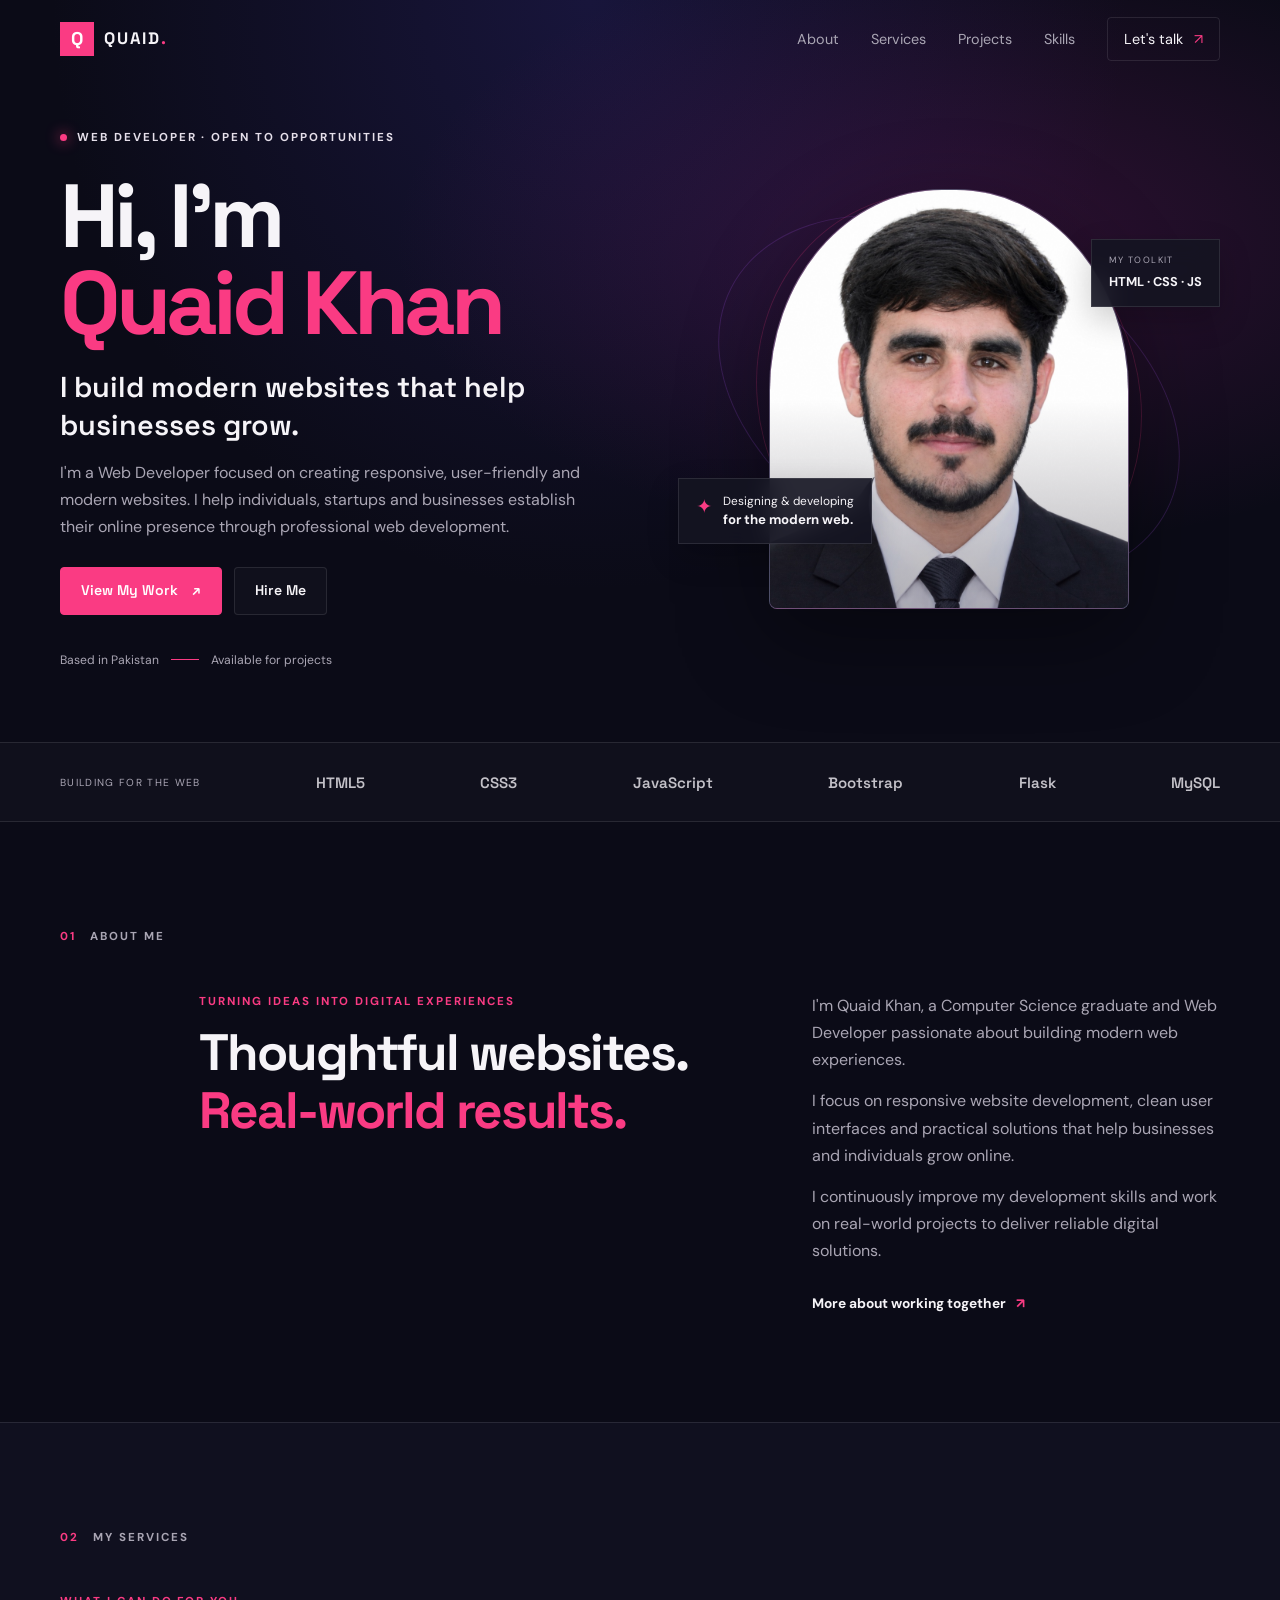
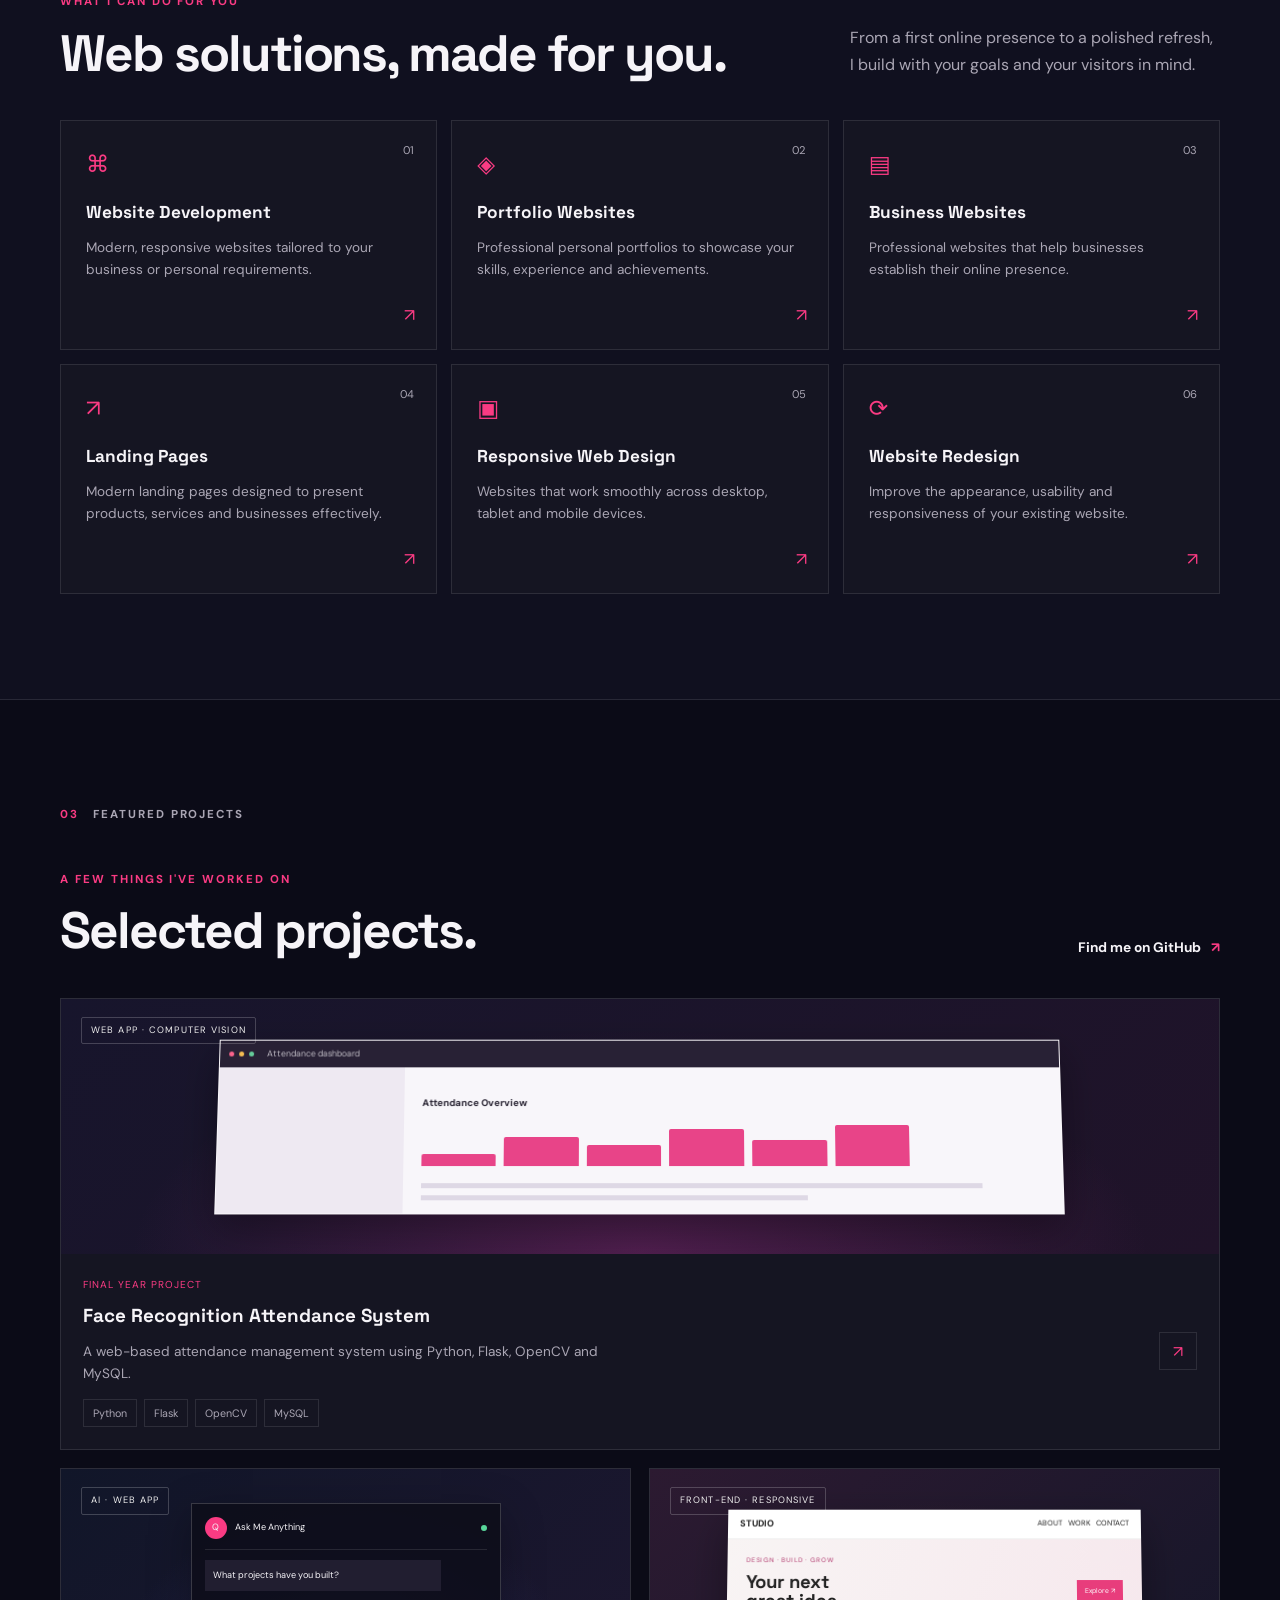
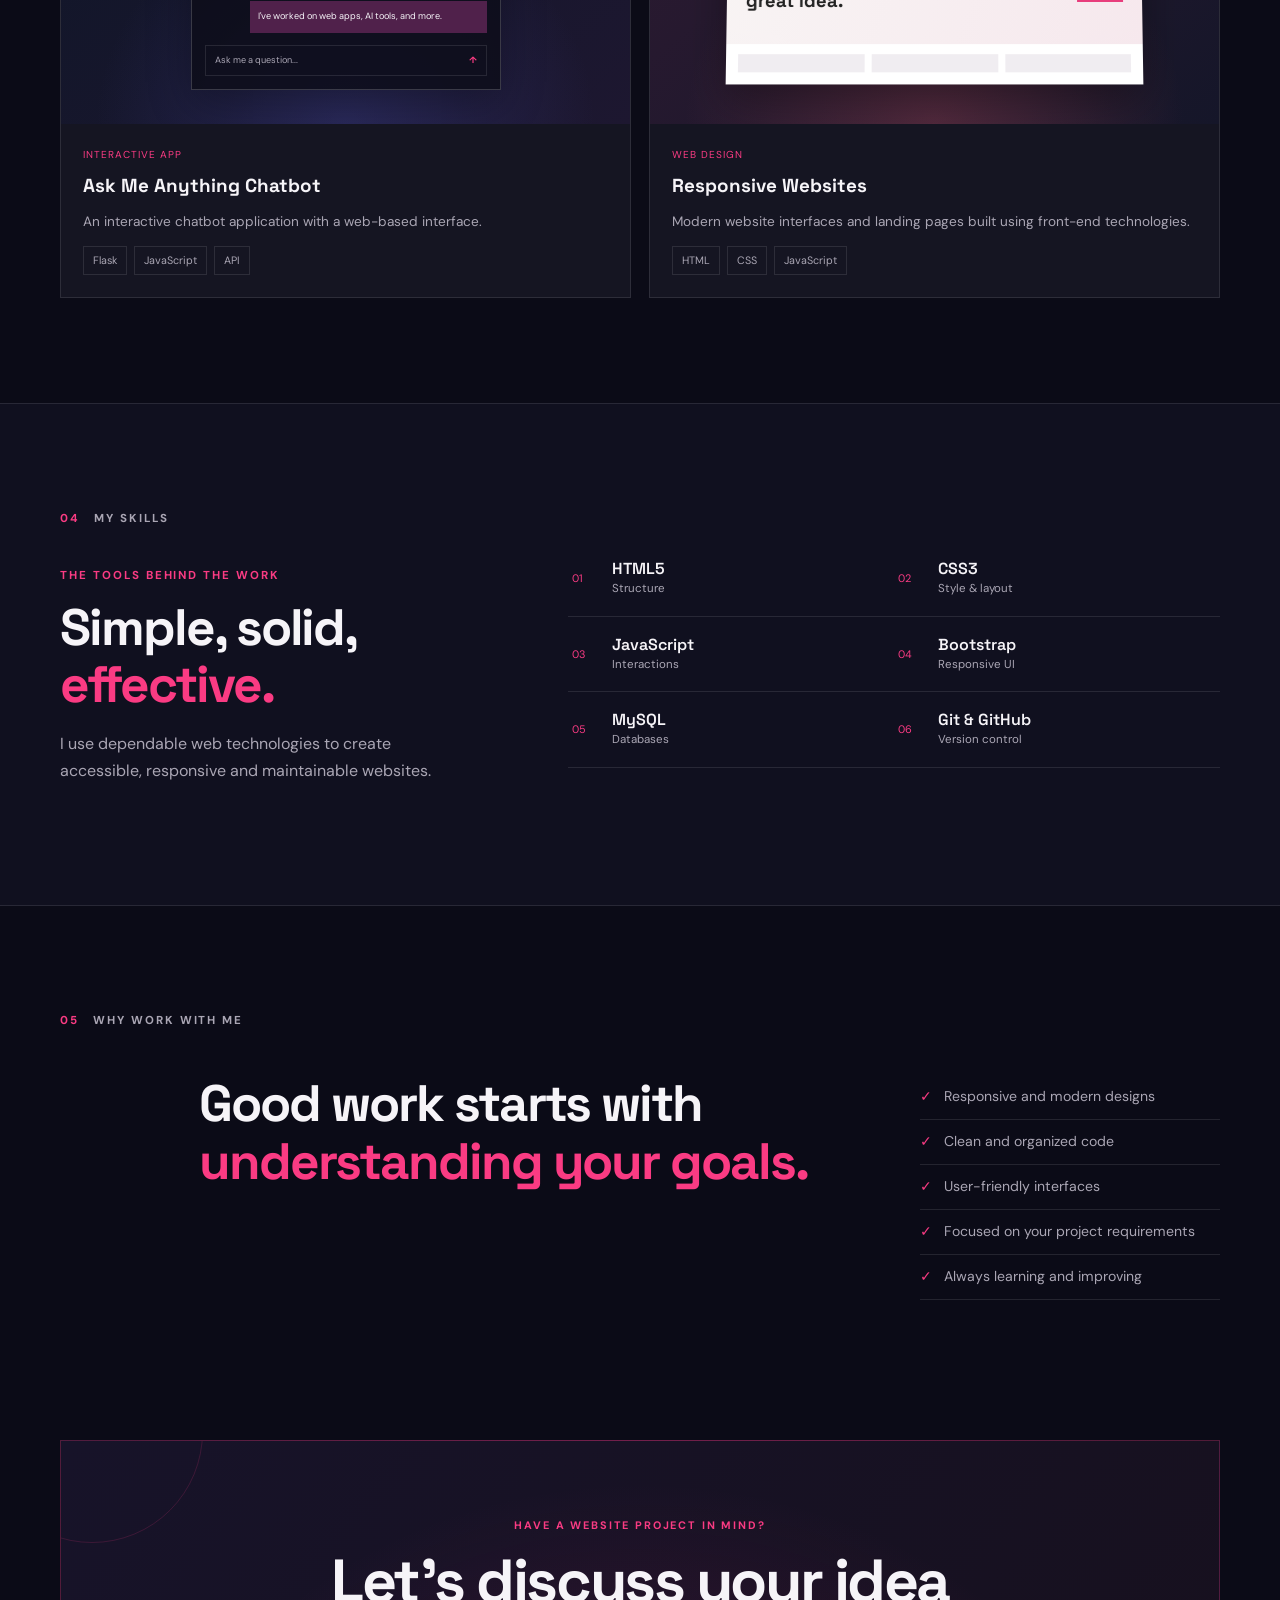
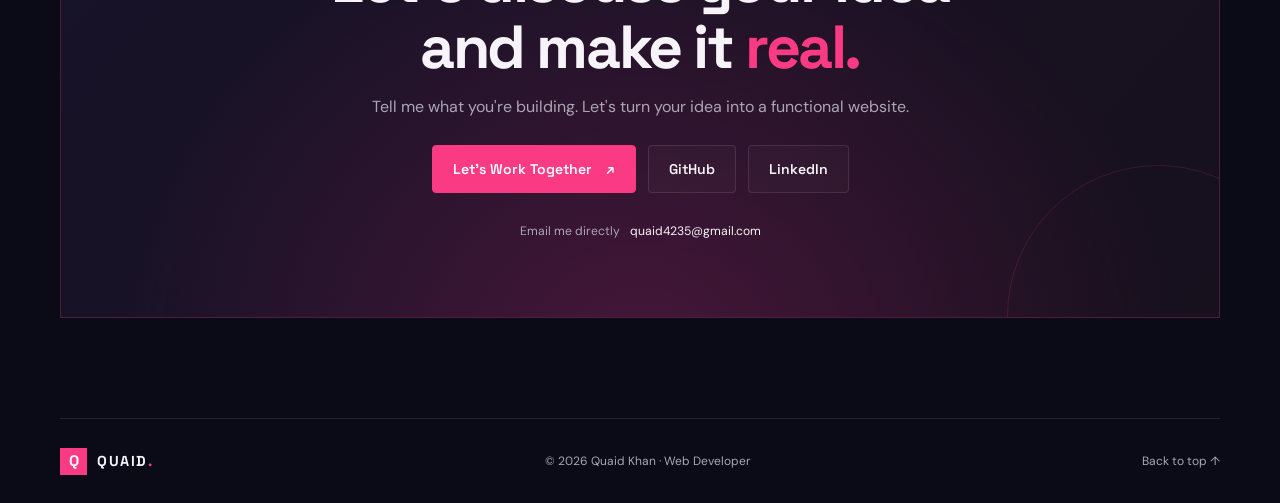
==== commit 31f9c039: "Redesign portfolio for web developer positioning" ====
--- a/index.html
+++ b/index.html
@@ -1,132 +1,115 @@
 <!doctype html>
 <html lang="en" data-theme="dark">
 <head>
-<meta charset="UTF-8">
-<meta name="viewport" content="width=device-width, initial-scale=1">
-<title>Quaid Khan — Software Developer</title>
-<meta name="description" content="Quaid Khan — BS Computer Science student building Flask web systems, AI-powered tools and face-recognition applications.">
-<meta name="theme-color" content="#070b14">
-<meta property="og:title" content="Quaid Khan — Software Developer">
-<meta property="og:description" content="Flask web systems, applied computer vision and AI-powered tools.">
-<meta property="og:type" content="website">
-<meta property="og:image" content="IMG_20260913_062808.JPG">
-<meta name="twitter:card" content="summary_large_image">
-<link rel="icon" href="favicon.svg" type="image/svg+xml">
-<link rel="preconnect" href="https://fonts.googleapis.com">
-<link rel="preconnect" href="https://fonts.gstatic.com" crossorigin>
-<link href="https://fonts.googleapis.com/css2?family=Inter:wght@400;500;600&family=Space+Grotesk:wght@500;600;700&display=swap" rel="stylesheet">
-<link rel="stylesheet" href="css/style.css">
-<script src="js/script.js" defer></script>
+  <meta charset="UTF-8">
+  <meta name="viewport" content="width=device-width, initial-scale=1">
+  <title>Quaid Khan | Web Developer</title>
+  <meta name="description" content="Quaid Khan is a web developer creating responsive, user-friendly websites for individuals, startups, and businesses.">
+  <meta name="theme-color" content="#0b0b17">
+  <meta property="og:title" content="Quaid Khan | Web Developer">
+  <meta property="og:description" content="Modern, responsive websites that help businesses grow.">
+  <meta property="og:type" content="website">
+  <meta property="og:image" content="IMG_20260913_062808.JPG">
+  <meta name="twitter:card" content="summary_large_image">
+  <link rel="icon" href="favicon.svg" type="image/svg+xml">
+  <link rel="preconnect" href="https://fonts.googleapis.com">
+  <link rel="preconnect" href="https://fonts.gstatic.com" crossorigin>
+  <link href="https://fonts.googleapis.com/css2?family=DM+Sans:wght@400;500;600;700&family=Space+Grotesk:wght@500;600;700&display=swap" rel="stylesheet">
+  <link rel="stylesheet" href="css/style.css">
+  <script src="js/script.js" defer></script>
 </head>
 <body>
-<div class="aurora" aria-hidden="true"><i></i><i></i><i></i></div>
-<a class="skip" href="#main">Skip to content</a>
+  <a class="skip" href="#main">Skip to content</a>
+  <header class="nav-wrap" id="hdr">
+    <nav class="nav wrap" aria-label="Primary navigation">
+      <a class="brand" href="#top" aria-label="Quaid Khan home"><span class="brand-mark">Q</span><span>QUAID<span class="brand-dot">.</span></span></a>
+      <button class="icon-btn burger" id="burger" type="button" aria-expanded="false" aria-controls="menu" aria-label="Open menu">☰</button>
+      <div class="links" id="menu">
+        <a href="#about">About</a>
+        <a href="#services">Services</a>
+        <a href="#work">Projects</a>
+        <a href="#skills">Skills</a>
+        <a class="nav-contact" href="#contact">Let's talk <span aria-hidden="true">↗</span></a>
+      </div>
+    </nav>
+  </header>
 
-<header class="nav-wrap" id="hdr">
-  <nav class="nav wrap" aria-label="Primary">
-    <a class="brand" href="#top"><b>QK</b><span>Quaid Khan</span></a>
-    <div class="links" id="menu">
-      <a href="#about">About</a><a href="#work">Work</a><a href="#skills">Skills</a><a href="#journey">Journey</a>
-      <a class="pill" href="#contact">Contact</a>
+  <main id="main">
+    <section class="hero wrap" id="top">
+      <div class="hero-copy rv">
+        <p class="eyebrow"><span class="live"></span> WEB DEVELOPER · OPEN TO OPPORTUNITIES</p>
+        <h1>Hi, I'm<br><span class="accent">Quaid Khan</span></h1>
+        <h2 class="hero-statement">I build modern websites that help businesses grow.</h2>
+        <p class="lede">I'm a Web Developer focused on creating responsive, user-friendly and modern websites. I help individuals, startups and businesses establish their online presence through professional web development.</p>
+        <div class="cta">
+          <a class="btn primary" href="#work">View My Work <span aria-hidden="true">↗</span></a>
+          <a class="btn ghost" href="#contact">Hire Me</a>
+        </div>
+        <div class="hero-meta"><span>Based in Pakistan</span><span class="meta-line"></span><span>Available for projects</span></div>
+      </div>
+
+      <div class="hero-art rv" aria-label="Portrait and web developer introduction">
+        <div class="orbit orbit-one"></div><div class="orbit orbit-two"></div>
+        <div class="portrait-frame"><img src="IMG_20260913_062808.JPG" alt="Portrait of Quaid Khan" fetchpriority="high"></div>
+        <div class="code-card"><span class="code-dot">✦</span><span>Designing &amp; developing<br><strong>for the modern web.</strong></span></div>
+        <div class="stack-card"><span>MY TOOLKIT</span><strong>HTML · CSS · JS</strong></div>
+      </div>
+    </section>
+
+    <div class="trust-bar" aria-label="Technologies">
+      <div class="wrap trust-inner"><span>BUILDING FOR THE WEB</span><b>HTML5</b><b>CSS3</b><b>JavaScript</b><b>Bootstrap</b><b>Flask</b><b>MySQL</b></div>
     </div>
-    <button class="icon-btn" id="theme" type="button" aria-label="Toggle light and dark theme">◐</button>
-    <button class="icon-btn burger" id="burger" type="button" aria-expanded="false" aria-controls="menu" aria-label="Menu">☰</button>
-  </nav>
-</header>
 
-<main id="main">
-  <section class="hero wrap" id="top">
-    <div class="hero-text rv">
-      <p class="chip"><span class="live"></span> Open to software &amp; AI opportunities</p>
-      <h1>Hi, I’m <span class="grad">Quaid Khan</span><br>I build <span class="type" id="type" aria-live="off">web systems</span><span class="caret">|</span></h1>
-      <p class="lede">BS Computer Science student (2022–2026) turning ideas into working products with Python, Flask and applied computer vision.</p>
-      <div class="cta">
-        <a class="btn primary" href="#work">See my work →</a>
-        <a class="btn ghost" href="#contact">Get in touch</a>
+    <section class="sec wrap about" id="about">
+      <div class="section-label rv"><span>01</span> ABOUT ME</div>
+      <div class="about-content rv">
+        <div><p class="kicker">Turning ideas into digital experiences</p><h2>Thoughtful websites.<br><span class="accent">Real-world results.</span></h2></div>
+        <div class="about-copy">
+          <p>I'm Quaid Khan, a Computer Science graduate and Web Developer passionate about building modern web experiences.</p>
+          <p>I focus on responsive website development, clean user interfaces and practical solutions that help businesses and individuals grow online.</p>
+          <p>I continuously improve my development skills and work on real-world projects to deliver reliable digital solutions.</p>
+          <a class="text-link" href="#contact">More about working together <span aria-hidden="true">↗</span></a>
+        </div>
       </div>
-      <ul class="stats">
-        <li><b data-n="4">0</b><span>Years of CS study</span></li>
-        <li><b data-n="3">0</b><span>Certifications</span></li>
-        <li><b>Flask · CV</b><span>Core stack</span></li>
-      </ul>
-    </div>
-    <div class="hero-art rv">
-      <div class="ring"><img src="IMG_20260913_062808.JPG" alt="Portrait of Quaid Khan" fetchpriority="high"></div>
-      <div class="float f1">🐍 Python</div><div class="float f2">👁 Computer Vision</div><div class="float f3">⚡ Flask</div>
-    </div>
-  </section>
+    </section>
 
-  <section class="sec wrap" id="about">
-    <p class="kicker rv">About</p>
-    <div class="about rv">
-      <h2>Fundamentals first, curious about what’s next.</h2>
-      <div>
-        <p>I study Computer Science at Govt. College of Management Sciences Ghallanai (Bacha Khan University, Charsadda). I like taking a practical idea all the way to something people can actually use backend, interface and the data in between.</p>
-        <p>My final year project is a face-recognition attendance system, and I’ve also built AI-powered tools on the Anthropic API.</p>
+    <section class="sec services-section" id="services">
+      <div class="wrap">
+        <div class="section-label rv"><span>02</span> MY SERVICES</div>
+        <div class="section-heading rv"><div><p class="kicker">What I can do for you</p><h2>Web solutions, made for you.</h2></div><p>From a first online presence to a polished refresh, I build with your goals and your visitors in mind.</p></div>
+        <div class="services-grid">
+          <article class="service-card rv"><span class="service-number">01</span><div class="service-icon">⌘</div><h3>Website Development</h3><p>Modern, responsive websites tailored to your business or personal requirements.</p><a href="#contact" aria-label="Ask about website development">↗</a></article>
+          <article class="service-card rv"><span class="service-number">02</span><div class="service-icon">◈</div><h3>Portfolio Websites</h3><p>Professional personal portfolios to showcase your skills, experience and achievements.</p><a href="#contact" aria-label="Ask about portfolio websites">↗</a></article>
+          <article class="service-card rv"><span class="service-number">03</span><div class="service-icon">▤</div><h3>Business Websites</h3><p>Professional websites that help businesses establish their online presence.</p><a href="#contact" aria-label="Ask about business websites">↗</a></article>
+          <article class="service-card rv"><span class="service-number">04</span><div class="service-icon">↗</div><h3>Landing Pages</h3><p>Modern landing pages designed to present products, services and businesses effectively.</p><a href="#contact" aria-label="Ask about landing pages">↗</a></article>
+          <article class="service-card rv"><span class="service-number">05</span><div class="service-icon">▣</div><h3>Responsive Web Design</h3><p>Websites that work smoothly across desktop, tablet and mobile devices.</p><a href="#contact" aria-label="Ask about responsive design">↗</a></article>
+          <article class="service-card rv"><span class="service-number">06</span><div class="service-icon">⟳</div><h3>Website Redesign</h3><p>Improve the appearance, usability and responsiveness of your existing website.</p><a href="#contact" aria-label="Ask about a website redesign">↗</a></article>
+        </div>
       </div>
-    </div>
-  </section>
+    </section>
 
-  <section class="sec wrap" id="work">
-    <p class="kicker rv">Selected work</p>
-    <h2 class="rv">Projects I’ve built</h2>
-    <div class="grid3">
-      <article class="card big rv spot">
-        <span class="tag-top">Final year project</span>
-        <h3>FAS Face Recognition Attendance System</h3>
-        <p>End-to-end attendance management: live face recognition marks attendance automatically, backed by a Flask app and database. Includes branded UI and installable PWA support.</p>
-        <ul class="tags"><li>Python</li><li>Flask</li><li>dlib</li><li>OpenCV</li><li>MySQL</li></ul>
-        <a class="more" href="https://github.com/quaid4235-dev" target="_blank" rel="noreferrer">View on GitHub ↗</a>
-      </article>
-      <article class="card rv spot">
-        <span class="tag-top">AI tool</span>
-        <h3>“Ask Me Anything” chatbot</h3>
-        <p>A personal profile chatbot that answers questions about my background, built with Flask and the Anthropic API.</p>
-        <ul class="tags"><li>Flask</li><li>Anthropic API</li><li>JavaScript</li></ul>
-      </article>
-      <article class="card rv spot">
-        <span class="tag-top">Web</span>
-        <h3>Responsive sites &amp; landing pages</h3>
-        <p>Clean, fast, mobile-first interfaces focused on clarity including this portfolio.</p>
-        <ul class="tags"><li>HTML</li><li>CSS</li><li>JavaScript</li></ul>
-      </article>
-    </div>
-  </section>
+    <section class="sec wrap" id="work">
+      <div class="section-label rv"><span>03</span> FEATURED PROJECTS</div>
+      <div class="section-heading rv"><div><p class="kicker">A few things I've worked on</p><h2>Selected projects.</h2></div><a class="text-link" href="https://github.com/quaid4235-dev" target="_blank" rel="noreferrer">Find me on GitHub <span aria-hidden="true">↗</span></a></div>
+      <div class="projects-grid">
+        <article class="project-card project-feature rv"><div class="project-visual attendance-visual"><span class="visual-pill">WEB APP · COMPUTER VISION</span><div class="mock-window"><div class="mock-header"><i></i><i></i><i></i><span>Attendance dashboard</span></div><div class="mock-content"><div class="mock-side"></div><div class="mock-panel"><b>Attendance Overview</b><div class="mock-bars"><i></i><i></i><i></i><i></i><i></i><i></i></div><div class="mock-row"></div><div class="mock-row short"></div></div></div></div></div><div class="project-info"><div><span class="tag-top">Final year project</span><h3>Face Recognition Attendance System</h3><p>A web-based attendance management system using Python, Flask, OpenCV and MySQL.</p><ul class="tags"><li>Python</li><li>Flask</li><li>OpenCV</li><li>MySQL</li></ul></div><a class="project-link" href="https://github.com/quaid4235-dev" target="_blank" rel="noreferrer" aria-label="Visit Quaid Khan's GitHub">↗</a></div></article>
+        <article class="project-card rv"><div class="project-visual chatbot-visual"><span class="visual-pill">AI · WEB APP</span><div class="chat-preview"><div class="chat-title"><span class="chat-avatar">Q</span><span>Ask Me Anything</span><i></i></div><div class="chat-bubble">What projects have you built?</div><div class="chat-bubble reply">I've worked on web apps, AI tools, and more.</div><div class="chat-input">Ask me a question... <b>↑</b></div></div></div><div class="project-info"><div><span class="tag-top">Interactive app</span><h3>Ask Me Anything Chatbot</h3><p>An interactive chatbot application with a web-based interface.</p><ul class="tags"><li>Flask</li><li>JavaScript</li><li>API</li></ul></div></div></article>
+        <article class="project-card rv"><div class="project-visual web-visual"><span class="visual-pill">FRONT-END · RESPONSIVE</span><div class="web-preview"><div class="web-nav"><b>STUDIO</b><span>ABOUT&nbsp;&nbsp; WORK&nbsp;&nbsp; CONTACT</span></div><div class="web-hero"><small>DESIGN · BUILD · GROW</small><b>Your next<br>great idea.</b><i>Explore ↗</i></div><div class="web-blocks"><i></i><i></i><i></i></div></div></div><div class="project-info"><div><span class="tag-top">Web design</span><h3>Responsive Websites</h3><p>Modern website interfaces and landing pages built using front-end technologies.</p><ul class="tags"><li>HTML</li><li>CSS</li><li>JavaScript</li></ul></div></div></article>
+      </div>
+    </section>
 
-  <section class="sec wrap" id="skills">
-    <p class="kicker rv">Skills</p>
-    <h2 class="rv">Tools I build with</h2>
-    <div class="grid3">
-      <div class="card rv"><h3>Languages</h3><ul class="tags"><li>Python</li><li>JavaScript</li><li>SQL</li><li>HTML / CSS</li></ul></div>
-      <div class="card rv"><h3>Frameworks &amp; tools</h3><ul class="tags"><li>Flask</li><li>Bootstrap</li><li>OpenCV</li><li>Git &amp; GitHub</li><li>REST APIs</li></ul></div>
-      <div class="card rv"><h3>Also</h3><ul class="tags"><li>MS Office</li><li>Computerized accounting</li><li>English · Urdu · Pashto</li></ul></div>
-    </div>
-  </section>
+    <section class="sec skills-section" id="skills">
+      <div class="wrap skills-layout"><div class="skills-intro rv"><div class="section-label"><span>04</span> MY SKILLS</div><p class="kicker">The tools behind the work</p><h2>Simple, solid, <span class="accent">effective.</span></h2><p>I use dependable web technologies to create accessible, responsive and maintainable websites.</p></div><div class="skill-list rv"><div><span>01</span><b>HTML5</b><i>Structure</i></div><div><span>02</span><b>CSS3</b><i>Style &amp; layout</i></div><div><span>03</span><b>JavaScript</b><i>Interactions</i></div><div><span>04</span><b>Bootstrap</b><i>Responsive UI</i></div><div><span>05</span><b>MySQL</b><i>Databases</i></div><div><span>06</span><b>Git &amp; GitHub</b><i>Version control</i></div></div></div>
+    </section>
 
-  <section class="sec wrap" id="journey">
-    <p class="kicker rv">Journey</p>
-    <h2 class="rv">Education &amp; credentials</h2>
-    <ol class="timeline">
-      <li class="rv"><time>2022 — 2026</time><h3>BS Computer Science</h3><p>Govt. College of Management Sciences Ghallanai · Bacha Khan University Charsadda</p></li>
-      <li class="rv"><time>Certificate</time><h3>Diploma in Information Technology (DIT)</h3></li>
-      <li class="rv"><time>Certificate</time><h3>Computerized Accounting</h3></li>
-      <li class="rv"><time>Workshop</time><h3>3-Day AI Workshop</h3></li>
-    </ol>
-  </section>
+    <section class="sec wrap why-section">
+      <div class="section-label rv"><span>05</span> WHY WORK WITH ME</div>
+      <div class="why-content rv"><h2>Good work starts with<br><span class="accent">understanding your goals.</span></h2><ul><li>Responsive and modern designs</li><li>Clean and organized code</li><li>User-friendly interfaces</li><li>Focused on your project requirements</li><li>Always learning and improving</li></ul></div>
+    </section>
 
-  <section class="sec wrap" id="contact">
-    <div class="cta-card rv">
-      <h2>Let’s build something <span class="grad">useful</span>.</h2>
-      <p>Open to entry-level roles, internships and collaborations.</p>
-      <div class="cta">
-        <a class="btn primary" href="mailto:quaid4235@gmail.com">quaid4235@gmail.com</a>
-        <a class="btn ghost" href="https://github.com/quaid4235-dev" target="_blank" rel="noreferrer">GitHub</a>
-        <a class="btn ghost" href="https://www.linkedin.com/in/quaid-khan/" target="_blank" rel="noreferrer">LinkedIn</a>
-        <a class="btn ghost" href="tel:+923075838328">Call</a>
-      </div>
-    </div>
-  </section>
-</main>
-<footer class="foot wrap"><span>© 2026 Quaid Khan</span><a href="#top">Back to top ↑</a></footer>
+    <section class="contact-section" id="contact"><div class="wrap contact-card rv"><p class="kicker">HAVE A WEBSITE PROJECT IN MIND?</p><h2>Let's discuss your idea<br>and make it <span class="accent">real.</span></h2><p>Tell me what you're building. Let's turn your idea into a functional website.</p><div class="cta"><a class="btn primary" href="mailto:quaid4235@gmail.com">Let's Work Together <span aria-hidden="true">↗</span></a><a class="btn ghost" href="https://github.com/quaid4235-dev" target="_blank" rel="noreferrer">GitHub</a><a class="btn ghost" href="https://www.linkedin.com/in/quaid-khan/" target="_blank" rel="noreferrer">LinkedIn</a></div><div class="contact-email"><span>Email me directly</span><a href="mailto:quaid4235@gmail.com">quaid4235@gmail.com</a></div></div></section>
+  </main>
+
+  <footer class="foot wrap"><a class="brand" href="#top"><span class="brand-mark">Q</span><span>QUAID<span class="brand-dot">.</span></span></a><span>© 2026 Quaid Khan · Web Developer</span><a href="#top">Back to top ↑</a></footer>
 </body>
 </html>
--- a/css/style.css
+++ b/css/style.css
@@ -1,608 +1,15 @@
-:root {
-  --bg: #f5efe7;
-  --bg-strong: #efe5d8;
-  --surface: rgba(255, 255, 255, 0.7);
-  --surface-strong: #f8f4ee;
-  --card: #f0e6d9;
-  --text: #17181f;
-  --muted: #4e4a4c;
-  --subtle: #7c7167;
-  --line: rgba(23, 24, 31, 0.12);
-  --accent: #b77e4d;
-  --accent-soft: rgba(183, 126, 77, 0.12);
-  --accent-2: #1f3c4d;
-  --shadow: 0 24px 60px rgba(21, 18, 20, 0.14);
-  --max: 1200px;
-  --gutter: clamp(1.2rem, 2vw, 2.1rem);
-}
-
-* { box-sizing: border-box; }
-html { scroll-behavior: smooth; }
-body {
-  margin: 0;
-  background:
-    radial-gradient(circle at top left, rgba(207, 172, 130, 0.18), transparent 30%),
-    radial-gradient(circle at bottom right, rgba(31, 60, 77, 0.12), transparent 28%),
-    var(--bg);
-  color: var(--text);
-  font: 400 1rem/1.7 "DM Sans", system-ui, sans-serif;
-  -webkit-font-smoothing: antialiased;
-  text-rendering: optimizeLegibility;
-}
-
-body::before {
-  content: "";
-  position: fixed;
-  inset: 0;
-  pointer-events: none;
-  background: linear-gradient(125deg, rgba(255,255,255,0.18), transparent 45%, rgba(17,24,31,0.04));
-}
-
-a { color: inherit; }
-img { display: block; max-width: 100%; }
-button, a { -webkit-tap-highlight-color: transparent; }
-:focus-visible {
-  outline: 3px solid var(--accent-2);
-  outline-offset: 4px;
-}
-
-.container {
-  width: min(var(--max), calc(100% - 2 * var(--gutter)));
-  margin-inline: auto;
-}
-
-.section {
-  padding: clamp(5rem, 8vw, 8rem) 0;
-  position: relative;
-}
-.section-line { border-top: 1px solid var(--line); }
-.section-tinted {
-  background: rgba(255, 255, 255, 0.14);
-  border-block: 1px solid var(--line);
-}
-
-.skip-link {
-  position: fixed;
-  z-index: 20;
-  left: 1rem;
-  top: -4rem;
-  background: var(--text);
-  color: #fff;
-  padding: .65rem 1rem;
-  border-radius: .5rem;
-  font-weight: 700;
-}
-.skip-link:focus { top: 1rem; }
-
-.sr-only {
-  position: absolute;
-  width: 1px;
-  height: 1px;
-  padding: 0;
-  margin: -1px;
-  overflow: hidden;
-  clip: rect(0, 0, 0, 0);
-  white-space: nowrap;
-  border: 0;
-}
-
-.site-header {
-  position: sticky;
-  top: 0;
-  z-index: 20;
-  background: rgba(245, 239, 231, 0.8);
-  backdrop-filter: blur(18px);
-  -webkit-backdrop-filter: blur(18px);
-  border-bottom: 1px solid var(--line);
-  transition: box-shadow .2s ease, background .2s ease;
-}
-.site-header.is-scrolled {
-  box-shadow: 0 8px 24px rgba(27, 26, 27, 0.06);
-  background: rgba(245, 239, 231, 0.92);
-}
-
-.nav {
-  min-height: 5rem;
-  display: flex;
-  align-items: center;
-  justify-content: space-between;
-  gap: 2rem;
-}
-
-.brand {
-  text-decoration: none;
-  font-family: "Space Grotesk", sans-serif;
-  font-weight: 600;
-  letter-spacing: -.04em;
-  display: inline-flex;
-  align-items: center;
-  gap: .75rem;
-  font-size: 1.05rem;
-}
-.brand span {
-  display: grid;
-  place-items: center;
-  width: 2.2rem;
-  height: 2.2rem;
-  border-radius: .55rem;
-  color: #fff;
-  background: linear-gradient(135deg, var(--accent-2), var(--accent));
-  font-size: .72rem;
-  font-weight: 700;
-  box-shadow: 0 12px 30px rgba(31, 60, 77, 0.24);
-}
-
-.nav-menu {
-  display: flex;
-  align-items: center;
-  gap: clamp(1rem, 2vw, 2.2rem);
-  color: var(--muted);
-  font-size: .92rem;
-}
-.nav-menu a {
-  text-decoration: none;
-  transition: color .2s ease, transform .2s ease;
-}
-.nav-menu a:hover {
-  color: var(--text);
-  transform: translateY(-1px);
-}
-.nav-contact {
-  border: 1px solid rgba(23, 24, 31, 0.12);
-  color: var(--text) !important;
-  padding: .52rem .95rem;
-  border-radius: 999px;
-  background: rgba(255, 255, 255, 0.15);
-}
-
-.menu-toggle {
-  display: none;
-  background: transparent;
-  border: 0;
-  color: var(--text);
-  padding: .4rem;
-  cursor: pointer;
-}
-.menu-toggle span:not(.sr-only) {
-  display: block;
-  width: 1.5rem;
-  height: 2px;
-  background: currentColor;
-  margin: 4px 0;
-  border-radius: 999px;
-}
-
-.hero {
-  min-height: min(56rem, calc(100vh - 5rem));
-  display: grid;
-  align-items: center;
-  padding-top: clamp(3.5rem, 9vw, 7rem);
-}
-.hero-shell {
-  display: grid;
-  grid-template-columns: minmax(0, 1.12fr) minmax(18rem, .88fr);
-  align-items: center;
-  gap: clamp(2.5rem, 7vw, 7rem);
-}
-
-.eyebrow,
-.section-label,
-.project-kicker,
-.date {
-  color: var(--accent-2);
-  font-size: .72rem;
-  letter-spacing: .12em;
-  text-transform: uppercase;
-  font-weight: 700;
-}
-
-.eyebrow {
-  display: flex;
-  align-items: center;
-  gap: .7rem;
-  margin: 0 0 1.5rem;
-}
-.eyebrow span {
-  width: 2rem;
-  height: 1px;
-  background: rgba(31, 60, 77, 0.52);
-}
-
-h1, h2, h3 {
-  font-family: "Space Grotesk", sans-serif;
-  line-height: 1.02;
-  letter-spacing: -.05em;
-  margin: 0;
-}
-
-h1 {
-  max-width: 11ch;
-  font-size: clamp(3.3rem, 7vw, 7.2rem);
-  color: var(--text);
-}
-h1 em {
-  color: var(--accent);
-  font-style: normal;
-}
-
-.hero-lede {
-  max-width: 38rem;
-  color: var(--muted);
-  font-size: clamp(1.06rem, 1.5vw, 1.3rem);
-  margin: 2rem 0 0;
-}
-
-.button-row {
-  display: flex;
-  flex-wrap: wrap;
-  gap: .9rem;
-  margin-top: 2.2rem;
-}
-.button {
-  display: inline-flex;
-  align-items: center;
-  justify-content: center;
-  gap: .55rem;
-  min-height: 3.35rem;
-  padding: .8rem 1.3rem;
-  border-radius: 999px;
-  text-decoration: none;
-  font-weight: 700;
-  transition: transform .2s ease, box-shadow .2s ease, border-color .2s ease;
-}
-.button:hover {
-  transform: translateY(-2px);
-}
-.button-primary {
-  background: linear-gradient(135deg, var(--text), #2a2d35);
-  color: #fff;
-  box-shadow: 0 22px 40px rgba(23, 24, 31, 0.18);
-}
-.button-secondary {
-  background: rgba(255, 255, 255, 0.4);
-  border: 1px solid var(--line);
-  color: var(--text);
-}
-
-.hero-meta {
-  display: flex;
-  flex-wrap: wrap;
-  gap: 1rem;
-  margin-top: 2.5rem;
-}
-.hero-meta div {
-  min-width: 9.2rem;
-  padding: 1rem 1.1rem;
-  border: 1px solid var(--line);
-  border-radius: 1rem;
-  background: rgba(255, 255, 255, 0.18);
-  box-shadow: 0 10px 28px rgba(33, 24, 21, 0.04);
-}
-.hero-meta strong {
-  display: block;
-  font-family: "Space Grotesk", sans-serif;
-  font-size: clamp(1.5rem, 2vw, 2.1rem);
-  letter-spacing: -.05em;
-}
-.hero-meta span {
-  display: block;
-  margin-top: .35rem;
-  color: var(--muted);
-  font-size: .88rem;
-}
-
-.hero-visual {
-  position: relative;
-  display: grid;
-  justify-items: center;
-}
-.image-frame {
-  position: relative;
-  width: min(100%, 30rem);
-  padding: .8rem;
-  border-radius: 2rem;
-  background: linear-gradient(145deg, rgba(255,255,255,0.5), rgba(183,126,77,0.16));
-  border: 1px solid rgba(23, 24, 31, 0.08);
-  box-shadow: var(--shadow);
-}
-.image-frame::before {
-  content: "";
-  position: absolute;
-  inset: 1rem;
-  border-radius: 1.4rem;
-  background: linear-gradient(180deg, rgba(255,255,255,0.18), transparent 16%, rgba(31,60,77,0.04));
-  pointer-events: none;
-}
-.image-frame img {
-  position: relative;
-  width: 100%;
-  aspect-ratio: 4 / 5.2;
-  object-fit: cover;
-  border-radius: 1.4rem;
-}
-
-.floating-card {
-  position: absolute;
-  left: 1.3rem;
-  bottom: 1.4rem;
-  display: inline-flex;
-  align-items: center;
-  gap: .7rem;
-  max-width: 16.5rem;
-  padding: .8rem .9rem;
-  border: 1px solid rgba(23, 24, 31, 0.08);
-  border-radius: 999px;
-  background: rgba(255, 255, 255, 0.8);
-  box-shadow: 0 16px 30px rgba(17, 14, 13, 0.08);
-  color: var(--text);
-  font-size: .83rem;
-  font-weight: 600;
-}
-.floating-card .dot {
-  width: .6rem;
-  height: .6rem;
-  border-radius: 50%;
-  background: linear-gradient(135deg, #7adcb3, #3ca37b);
-  box-shadow: 0 0 0 4px rgba(122, 220, 179, 0.2);
-}
-
-.two-column,
-.section-intro {
-  display: grid;
-  grid-template-columns: minmax(8rem, .32fr) 1fr;
-  gap: clamp(2rem, 7vw, 7rem);
-}
-.section-label {
-  display: flex;
-  gap: .7rem;
-  align-items: baseline;
-}
-
-.section-content h2,
-.section-intro h2,
-.contact-card h2 {
-  font-size: clamp(2rem, 4vw, 3.4rem);
-  margin-top: .6rem;
-}
-.section-content p,
-.project-card p,
-.education-item p {
-  color: var(--muted);
-  margin: 1.1rem 0 0;
-}
-
-.project-grid {
-  display: grid;
-  grid-template-columns: repeat(3, minmax(0, 1fr));
-  gap: 1.2rem;
-  margin-top: 2.6rem;
-}
-.project-card {
-  display: flex;
-  flex-direction: column;
-  gap: 1rem;
-  border: 1px solid var(--line);
-  background: rgba(255, 255, 255, 0.2);
-  border-radius: 1.2rem;
-  padding: clamp(1.25rem, 2vw, 1.7rem);
-  box-shadow: inset 0 1px 0 rgba(255,255,255,0.3);
-}
-.project-heading {
-  display: flex;
-  align-items: flex-start;
-  justify-content: space-between;
-  gap: 1rem;
-}
-.project-kicker {
-  margin: 0 0 .5rem;
-}
-.project-card h3 {
-  font-size: clamp(1.45rem, 2vw, 2rem);
-  letter-spacing: -.04em;
-}
-.text-link {
-  color: var(--accent-2);
-  text-decoration: none;
-  font-weight: 700;
-  white-space: nowrap;
-}
-.project-tags {
-  display: flex;
-  flex-wrap: wrap;
-  gap: .55rem;
-  margin-top: auto;
-}
-.project-tags span {
-  display: inline-flex;
-  align-items: center;
-  min-height: 2rem;
-  padding: .42rem .7rem;
-  border-radius: 999px;
-  background: var(--accent-soft);
-  color: var(--accent-2);
-  border: 1px solid rgba(31, 60, 77, 0.08);
-  font-size: .77rem;
-  font-weight: 700;
-}
-
-.skills-grid {
-  display: grid;
-  grid-template-columns: repeat(3, minmax(0, 1fr));
-  gap: 1rem;
-  margin-top: 2.4rem;
-}
-.skill-group {
-  border: 1px solid var(--line);
-  background: rgba(255, 255, 255, 0.22);
-  border-radius: 1.25rem;
-  padding: 1.5rem 1.35rem;
-}
-.skill-group h3 {
-  font-size: 1.4rem;
-  margin-bottom: .9rem;
-}
-.skill-group ul {
-  list-style: none;
-  padding: 0;
-  margin: 0;
-  display: grid;
-  gap: .7rem;
-  color: var(--muted);
-}
-.skill-group li {
-  position: relative;
-  padding-left: 1rem;
-}
-.skill-group li::before {
-  content: "";
-  position: absolute;
-  left: 0;
-  top: .72rem;
-  width: .42rem;
-  height: .42rem;
-  border-radius: 50%;
-  background: var(--accent);
-}
-
-.education-grid {
-  display: grid;
-  grid-template-columns: minmax(0, .9fr) minmax(0, 1.1fr);
-  gap: clamp(2rem, 7vw, 7rem);
-}
-.education-stack {
-  display: grid;
-  gap: 1.2rem;
-}
-.education-item {
-  padding-top: 1.2rem;
-  border-top: 1px solid var(--line);
-}
-.education-item h3 {
-  font-size: clamp(1.5rem, 2vw, 2rem);
-  margin-top: .55rem;
-}
-
-.contact-section {
-  padding-bottom: clamp(4rem, 7vw, 6rem);
-}
-.contact-card {
-  display: grid;
-  grid-template-columns: 1fr auto;
-  align-items: center;
-  gap: 2rem;
-  padding: clamp(1.6rem, 3vw, 2.5rem);
-  border: 1px solid rgba(23, 24, 31, 0.12);
-  border-radius: 1.75rem;
-  background: linear-gradient(135deg, rgba(255,255,255,0.26), rgba(183,126,77,0.08));
-  box-shadow: 0 16px 34px rgba(23, 24, 31, 0.06);
-}
-.contact-links {
-  display: flex;
-  flex-wrap: wrap;
-  justify-content: flex-end;
-  gap: .75rem;
-}
-.contact-links a {
-  display: inline-flex;
-  align-items: center;
-  justify-content: center;
-  min-height: 2.8rem;
-  padding: .65rem 1rem;
-  border-radius: 999px;
-  text-decoration: none;
-  background: rgba(255,255,255,0.3);
-  border: 1px solid var(--line);
-  font-weight: 600;
-}
-
-.footer {
-  border-top: 1px solid var(--line);
-  padding: 1.25rem 0 2rem;
-}
-.footer .container {
-  display: flex;
-  justify-content: space-between;
-  gap: 1rem;
-  color: var(--subtle);
-  font-size: .92rem;
-}
-
-.reveal {
-  opacity: 0;
-  transform: translateY(1rem);
-  transition: opacity .6s ease, transform .6s ease;
-}
-.reveal.is-visible {
-  opacity: 1;
-  transform: none;
-}
-
-@media (max-width: 900px) {
-  .hero-shell,
-  .two-column,
-  .section-intro,
-  .education-grid,
-  .contact-card {
-    grid-template-columns: 1fr;
-  }
-  .project-grid,
-  .skills-grid {
-    grid-template-columns: 1fr;
-  }
-  .contact-links {
-    justify-content: flex-start;
-  }
-}
-
-@media (max-width: 780px) {
-  .menu-toggle { display: block; }
-  .nav-menu {
-    display: none;
-    position: absolute;
-    left: 0;
-    right: 0;
-    top: 5rem;
-    flex-direction: column;
-    align-items: flex-start;
-    gap: 1rem;
-    padding: 1.2rem var(--gutter) 1.5rem;
-    border-bottom: 1px solid var(--line);
-    background: rgba(245, 239, 231, 0.98);
-    box-shadow: 0 20px 30px rgba(17, 14, 13, 0.08);
-  }
-  .nav-menu.is-open { display: flex; }
-  .nav-contact { width: 100%; text-align: center; }
-  .hero { min-height: auto; }
-}
-
-@media (max-width: 480px) {
-  h1 { font-size: clamp(3rem, 18vw, 5rem); }
-  .section { padding-block: 4.5rem; }
-  .button-row { flex-direction: column; align-items: stretch; }
-  .button { width: 100%; }
-  .floating-card {
-    position: static;
-    margin-top: 1rem;
-    max-width: none;
-    width: 100%;
-    justify-content: center;
-    border-radius: 1rem;
-  }
-  .project-heading { flex-direction: column; }
-  .footer .container {
-    flex-direction: column;
-    align-items: flex-start;
-  }
-}
-
-@media (prefers-reduced-motion: reduce) {
-  html { scroll-behavior: auto; }
-  .reveal {
-    opacity: 1;
-    transform: none;
-    transition: none;
-  }
-  .button {
-    transition: none;
-  }
-}
+:root{color-scheme:dark;--bg:#0b0b17;--bg2:#10101f;--panel:#151522;--panel2:#1b1927;--line:rgba(255,255,255,.1);--text:#f6f4f8;--mute:#aaa6b4;--pink:#fa3b83;--purple:#9d4edd;--max:1160px}
+[data-theme=light]{color-scheme:light;--bg:#faf8fc;--bg2:#f1edf6;--panel:#fff;--panel2:#f6f1f8;--line:rgba(25,15,40,.12);--text:#1b1422;--mute:#655c6d;--pink:#d8266c;--purple:#7e3fc1}
+*{box-sizing:border-box}html{scroll-behavior:smooth;scroll-padding-top:82px}body{margin:0;background:var(--bg);color:var(--text);font:400 16px/1.7 "DM Sans",system-ui,sans-serif;-webkit-font-smoothing:antialiased;overflow-x:hidden}body::before{content:"";position:absolute;z-index:-1;inset:0 0 auto;height:760px;background:radial-gradient(ellipse at 76% 32%,rgba(115,28,105,.34),transparent 42%),radial-gradient(ellipse at 46% 0,rgba(42,35,109,.42),transparent 55%);pointer-events:none}h1,h2,h3,.brand,.btn{font-family:"Space Grotesk",sans-serif}a{color:inherit;text-decoration:none}img{display:block;max-width:100%}:focus-visible{outline:2px solid var(--pink);outline-offset:4px}.wrap{width:min(var(--max),calc(100% - 44px));margin-inline:auto}.skip{position:absolute;left:-9999px;top:1rem;background:var(--pink);color:#fff;padding:.6rem 1rem;z-index:100}.skip:focus{left:1rem}.accent{color:var(--pink)}
+.nav-wrap{position:sticky;top:0;z-index:50;transition:.25s}.nav-wrap.scrolled{background:color-mix(in srgb,var(--bg) 88%,transparent);backdrop-filter:blur(16px);border-bottom:1px solid var(--line)}.nav{height:78px;display:flex;align-items:center;justify-content:space-between}.brand{display:flex;align-items:center;gap:10px;font-weight:700;letter-spacing:.11em;font-size:1.04rem}.brand-mark{display:grid;place-items:center;width:34px;height:34px;color:#fff;background:var(--pink);font-size:1.15rem;letter-spacing:0}.brand-dot{color:var(--pink)}.links{display:flex;align-items:center;gap:32px;color:var(--mute);font-size:.9rem}.links a{transition:color .2s}.links a:hover,.text-link:hover{color:var(--pink)}.links .nav-contact{border:1px solid var(--line);padding:9px 16px;border-radius:4px;color:var(--text)}.nav-contact span{color:var(--pink);margin-left:7px}.icon-btn{display:none}
+.hero{min-height:640px;display:grid;grid-template-columns:1fr .95fr;align-items:center;gap:48px;padding-top:50px;padding-bottom:72px}.hero-copy{position:relative;z-index:2}.eyebrow,.kicker,.section-label{font-size:.72rem;font-weight:700;letter-spacing:.17em}.eyebrow{display:flex;align-items:center;gap:10px;color:#e5dfea;margin:0 0 25px}.live{width:7px;height:7px;border-radius:50%;background:var(--pink);box-shadow:0 0 14px var(--pink)}h1{font-size:clamp(3.2rem,7vw,5.7rem);line-height:.98;letter-spacing:-.055em;margin:0 0 21px}.hero-statement{font:600 clamp(1.35rem,2.4vw,1.8rem)/1.3 "Space Grotesk",sans-serif;max-width:540px;margin:0 0 15px}.lede{color:var(--mute);max-width:520px;font-size:1rem;margin:0 0 26px}.cta{display:flex;flex-wrap:wrap;gap:12px}.btn{display:inline-flex;align-items:center;justify-content:center;gap:14px;min-height:48px;padding:11px 20px;font-size:.88rem;font-weight:600;border:1px solid var(--line);border-radius:4px;transition:transform .2s,border-color .2s,background .2s}.btn:hover{transform:translateY(-3px);border-color:var(--pink)}.btn.primary{border-color:var(--pink);background:var(--pink);color:#fff}.btn.primary:hover{background:#e72d75}.btn.ghost{background:rgba(255,255,255,.025)}.hero-meta{display:flex;align-items:center;gap:12px;margin-top:35px;color:var(--mute);font-size:.76rem}.meta-line{height:1px;width:28px;background:var(--pink)}
+.hero-art{position:relative;min-height:450px;display:grid;place-items:center}.portrait-frame{position:relative;z-index:1;width:min(360px,75vw);height:420px;overflow:hidden;border-radius:48% 48% 8px 8px;border:1px solid rgba(255,255,255,.2);background:linear-gradient(145deg,#502357,#202342);box-shadow:0 25px 90px rgba(0,0,0,.4)}.portrait-frame::after{content:"";position:absolute;inset:50% 0 0;background:linear-gradient(transparent,rgba(14,9,23,.32));pointer-events:none}.portrait-frame img{width:100%;height:100%;object-fit:cover;object-position:center 25%}.orbit{position:absolute;width:420px;height:420px;border:1px solid rgba(250,59,131,.22);border-radius:50%}.orbit-one{transform:rotate(-25deg) scaleX(.9)}.orbit-two{width:490px;height:330px;transform:rotate(27deg);border-color:rgba(157,78,221,.22)}.code-card,.stack-card{position:absolute;z-index:2;padding:14px 17px;border:1px solid var(--line);background:color-mix(in srgb,var(--panel) 90%,transparent);backdrop-filter:blur(12px);box-shadow:0 12px 32px rgba(0,0,0,.2);font-size:.74rem;line-height:1.45}.code-card{left:0;bottom:80px;display:flex;align-items:flex-start;gap:11px}.code-card strong{font-size:.83rem}.code-dot{color:var(--pink);font-size:1.2rem}.stack-card{right:0;top:65px;display:grid;gap:6px}.stack-card span{font-size:.57rem;letter-spacing:.15em;color:var(--mute)}.stack-card strong{font-size:.8rem}
+.trust-bar{border-block:1px solid var(--line);background:rgba(255,255,255,.018)}.trust-inner{min-height:78px;display:flex;align-items:center;justify-content:space-between;gap:18px}.trust-inner>span{font-size:.64rem;letter-spacing:.13em;color:var(--mute)}.trust-inner b{font:600 .94rem "Space Grotesk",sans-serif;color:color-mix(in srgb,var(--text) 78%,transparent)}
+.sec{padding:105px 0}.section-label{display:flex;align-items:center;gap:14px;color:var(--mute);margin-bottom:45px}.section-label span{color:var(--pink)}.about-content{display:grid;grid-template-columns:1fr .8fr;gap:10%;padding-left:12%}.kicker{color:var(--pink);text-transform:uppercase;margin:0 0 13px}.about h2,.section-heading h2,.skills-intro h2,.why-content h2{font-size:clamp(2rem,4vw,3.3rem);line-height:1.12;letter-spacing:-.04em;margin:0}.about-copy p{color:var(--mute);margin:0 0 14px}.text-link{display:inline-flex;gap:10px;align-items:center;margin-top:14px;font-size:.86rem;font-weight:700;transition:color .2s}.text-link span{color:var(--pink)}
+.services-section,.skills-section{background:var(--bg2);border-block:1px solid var(--line)}.section-heading{display:flex;justify-content:space-between;align-items:end;gap:32px;margin-bottom:38px}.section-heading>p{max-width:370px;color:var(--mute);margin:0 0 4px}.services-grid{display:grid;grid-template-columns:repeat(3,1fr);gap:14px}.service-card{min-height:230px;padding:25px 25px 22px;position:relative;background:var(--panel);border:1px solid var(--line);transition:transform .25s,border-color .25s}.service-card:hover,.project-card:hover{transform:translateY(-5px);border-color:rgba(250,59,131,.55)}.service-number{position:absolute;right:22px;top:20px;color:var(--mute);font-size:.7rem}.service-icon{color:var(--pink);font-size:1.45rem;line-height:1;margin:7px 0 22px}.service-card h3,.project-info h3{font-size:1.08rem;margin:0 0 9px}.service-card p,.project-info p{color:var(--mute);font-size:.85rem;line-height:1.65;margin:0;max-width:330px}.service-card>a{position:absolute;right:21px;bottom:18px;color:var(--pink);font-size:1.1rem}
+.projects-grid{display:grid;grid-template-columns:repeat(2,1fr);gap:18px}.project-card{min-width:0;background:var(--panel);border:1px solid var(--line);transition:transform .25s,border-color .25s;overflow:hidden}.project-feature{grid-column:span 2}.project-visual{position:relative;min-height:255px;display:grid;place-items:center;overflow:hidden;background:radial-gradient(ellipse at 50% 100%,rgba(153,45,131,.42),transparent 62%),linear-gradient(140deg,#17152c,#201329)}.visual-pill{position:absolute;left:20px;top:18px;z-index:2;padding:5px 9px;border:1px solid rgba(255,255,255,.2);border-radius:2px;color:#eee;font-size:.58rem;letter-spacing:.12em}.mock-window{width:73%;height:175px;border:1px solid rgba(255,255,255,.2);background:#f8f6fa;color:#262130;box-shadow:0 15px 40px rgba(0,0,0,.35);transform:perspective(700px) rotateX(3deg)}.mock-header{height:27px;background:#282135;color:#f6f3f8;display:flex;align-items:center;gap:5px;padding:0 9px;font-size:.55rem}.mock-header i{width:5px;height:5px;border-radius:50%;background:#fb638c}.mock-header i:nth-child(2){background:#f5bd52}.mock-header i:nth-child(3){background:#65cc9a}.mock-header span{margin-left:8px;opacity:.72}.mock-content{height:calc(100% - 27px);display:flex}.mock-side{width:22%;background:#eee9f2}.mock-panel{flex:1;padding:20px 18px}.mock-panel>b{font-size:.6rem}.mock-bars{height:62px;display:flex;align-items:end;gap:8px;padding:10px 0}.mock-bars i{width:12%;height:30%;background:#e84488;border-radius:2px 2px 0 0}.mock-bars i:nth-child(2){height:70%}.mock-bars i:nth-child(3){height:50%}.mock-bars i:nth-child(4){height:88%}.mock-bars i:nth-child(5){height:63%}.mock-bars i:nth-child(6){height:98%}.mock-row{height:5px;background:#ded8e5;width:90%;margin-top:7px}.mock-row.short{width:62%}.project-info{display:flex;justify-content:space-between;align-items:center;gap:15px;padding:22px}.tag-top{display:block;color:var(--pink);font-size:.63rem;letter-spacing:.1em;text-transform:uppercase;margin-bottom:7px}.project-info h3{font-size:1.18rem}.project-info p{max-width:530px;margin-bottom:13px}.tags{list-style:none;padding:0;margin:0;display:flex;flex-wrap:wrap;gap:7px}.tags li{padding:4px 9px;border:1px solid var(--line);color:var(--mute);font-size:.67rem}.project-link{flex:none;width:38px;height:38px;display:grid;place-items:center;border:1px solid var(--line);color:var(--pink)}.chatbot-visual{background:radial-gradient(ellipse at 50% 100%,rgba(66,69,159,.38),transparent 62%),linear-gradient(140deg,#111629,#1d1730)}.chat-preview{width:min(310px,78%);padding:13px;background:rgba(13,13,26,.88);border:1px solid rgba(255,255,255,.18);box-shadow:0 12px 40px rgba(0,0,0,.3);font-size:.57rem}.chat-title{display:flex;align-items:center;gap:8px;padding-bottom:10px;border-bottom:1px solid var(--line)}.chat-avatar{width:22px;height:22px;display:grid;place-items:center;background:var(--pink);border-radius:50%}.chat-title i{margin-left:auto;width:6px;height:6px;background:#58d69a;border-radius:50%}.chat-bubble{width:84%;padding:8px;margin-top:10px;background:#211e30}.chat-bubble.reply{margin-left:auto;background:#50214b}.chat-input{margin-top:12px;padding:7px 9px;border:1px solid var(--line);color:var(--mute)}.chat-input b{float:right;color:var(--pink)}.web-visual{background:radial-gradient(ellipse at 50% 100%,rgba(184,75,94,.34),transparent 62%),linear-gradient(140deg,#2c1a31,#151629)}.web-preview{width:73%;height:175px;background:#fff;color:#222;box-shadow:0 15px 40px rgba(0,0,0,.35);transform:perspective(700px) rotateX(3deg)}.web-nav{height:30px;display:flex;justify-content:space-between;align-items:center;padding:0 12px;border-bottom:1px solid #eee;font-size:.47rem}.web-nav b{font-size:.58rem}.web-hero{height:105px;padding:16px 19px;background:linear-gradient(110deg,#f8f4f4,#f6e8ed)}.web-hero small{display:block;font-size:.4rem;color:#ae3268;letter-spacing:.13em}.web-hero>b{display:block;font:700 1.15rem/1.04 "Space Grotesk";margin-top:6px}.web-hero>i{float:right;margin-top:-30px;padding:5px 8px;background:#e83d7c;color:#fff;font-size:.43rem;font-style:normal}.web-blocks{display:flex;gap:7px;padding:10px 12px}.web-blocks i{height:18px;flex:1;background:#f0edf1}
+.skills-layout{display:grid;grid-template-columns:.75fr 1.25fr;gap:10%;align-items:center}.skills-intro .section-label{margin-bottom:38px}.skills-intro>p:last-child{max-width:390px;color:var(--mute)}.skill-list{display:grid;grid-template-columns:1fr 1fr}.skill-list>div{display:grid;grid-template-columns:32px 1fr;gap:0 8px;align-items:center;padding:17px 4px;border-bottom:1px solid var(--line)}.skill-list>div>span{grid-row:span 2;color:var(--pink);font-size:.68rem}.skill-list b{font:600 1rem "Space Grotesk"}.skill-list i{font-size:.72rem;color:var(--mute);font-style:normal}.why-content{padding-left:12%;display:flex;justify-content:space-between;gap:40px}.why-content ul{list-style:none;padding:0;margin:0;min-width:300px}.why-content li{padding:10px 0;border-bottom:1px solid var(--line);color:var(--mute);font-size:.88rem}.why-content li::before{content:"✓";color:var(--pink);margin-right:12px}
+.contact-section{padding:35px 22px 100px}.contact-card{position:relative;overflow:hidden;text-align:center;padding:75px 25px;background:radial-gradient(ellipse at 50% 110%,rgba(180,35,112,.3),transparent 65%),linear-gradient(130deg,#171329,#17101d);border:1px solid rgba(250,59,131,.26)}.contact-card::before,.contact-card::after{content:"";position:absolute;width:220px;height:220px;border:1px solid rgba(250,59,131,.16);border-radius:50%;top:-120px;left:-80px}.contact-card::after{left:auto;top:auto;right:-90px;bottom:-150px;width:300px;height:300px}.contact-card>*{position:relative;z-index:1}.contact-card .kicker{font-size:.68rem}.contact-card h2{font-size:clamp(2rem,5vw,3.8rem);line-height:1.1;letter-spacing:-.04em;margin:12px 0}.contact-card>p:not(.kicker){color:var(--mute);margin:0 0 25px}.contact-card .cta{justify-content:center}.contact-email{display:flex;justify-content:center;gap:10px;align-items:center;margin-top:28px;font-size:.76rem;color:var(--mute)}.contact-email a{color:var(--text)}.foot{min-height:85px;display:flex;align-items:center;justify-content:space-between;gap:20px;border-top:1px solid var(--line);color:var(--mute);font-size:.75rem}.foot .brand{color:var(--text);font-size:.9rem}.foot .brand-mark{width:27px;height:27px;font-size:.95rem}.foot>a:last-child:hover{color:var(--pink)}
+.rv{opacity:0;transform:translateY(22px);transition:opacity .65s ease,transform .65s cubic-bezier(.2,.7,.2,1)}.rv.in{opacity:1;transform:none}.services-grid .rv:nth-child(2),.projects-grid .rv:nth-child(2){transition-delay:.08s}.services-grid .rv:nth-child(3),.projects-grid .rv:nth-child(3){transition-delay:.16s}.services-grid .rv:nth-child(5){transition-delay:.08s}.services-grid .rv:nth-child(6){transition-delay:.16s}
+@media(max-width:850px){.hero{grid-template-columns:1fr .8fr;gap:15px;min-height:590px}.portrait-frame{height:355px;width:min(300px,70vw)}.orbit-one{width:350px;height:350px}.orbit-two{width:390px;height:280px}.code-card{left:-15px;bottom:55px}.stack-card{right:-5px}.trust-inner{flex-wrap:wrap;justify-content:center;padding-block:18px}.trust-inner>span{width:100%;text-align:center}.services-grid{grid-template-columns:repeat(2,1fr)}.about-content{padding-left:4%;gap:7%}.skills-layout{gap:6%}.why-content{padding-left:4%}}
+@media(max-width:640px){.wrap{width:min(var(--max),calc(100% - 34px))}.nav{height:68px}.burger{display:grid;place-items:center;width:38px;height:38px;border:1px solid var(--line);background:var(--panel);color:var(--text);font-size:1.1rem}.links{position:absolute;top:68px;left:0;right:0;display:none;align-items:stretch;gap:0;padding:10px 20px 18px;background:var(--bg);border-bottom:1px solid var(--line)}.links.open{display:flex;flex-direction:column}.links>a{padding:11px 4px}.links .nav-contact{margin-top:6px;text-align:center}.hero{grid-template-columns:1fr;padding-top:42px;padding-bottom:55px;gap:22px;text-align:center}.hero-copy{order:2}.hero-art{order:1;min-height:325px}.portrait-frame{height:300px;width:250px}.orbit-one{width:310px;height:310px}.orbit-two{width:330px;height:240px}.code-card{left:0;bottom:30px;text-align:left}.stack-card{right:0;top:25px}.eyebrow{justify-content:center;font-size:.61rem}.hero h1{font-size:clamp(3.1rem,15vw,4.4rem)}.hero-statement{margin-inline:auto}.lede{font-size:.94rem}.cta{justify-content:center}.hero-meta{justify-content:center;font-size:.68rem;margin-top:24px}.trust-inner{gap:13px 20px}.trust-inner b{font-size:.8rem}.trust-inner>span{font-size:.58rem}.sec{padding:75px 0}.section-label{margin-bottom:30px}.about-content,.skills-layout{grid-template-columns:1fr;gap:25px;padding-left:0}.about h2,.section-heading h2,.skills-intro h2,.why-content h2{font-size:2.25rem}.section-heading{display:block}.section-heading>p{margin-top:15px}.services-grid{gap:10px}.service-card{min-height:220px;padding:19px 16px}.service-card h3{font-size:.97rem}.service-card p{font-size:.78rem}.service-number{right:14px;top:14px}.service-card>a{right:14px;bottom:12px}.projects-grid{grid-template-columns:1fr}.project-feature{grid-column:auto}.project-visual{min-height:220px}.project-info{padding:18px}.project-info h3{font-size:1.05rem}.skill-list{grid-template-columns:1fr 1fr}.skills-intro .section-label{margin-bottom:30px}.why-content{display:block;padding-left:0}.why-content ul{min-width:0;margin-top:22px}.contact-section{padding:10px 17px 70px}.contact-card{padding:60px 17px}.contact-email{flex-direction:column;gap:3px}.foot{flex-wrap:wrap;justify-content:center;padding:20px 0;text-align:center}.foot .brand{width:100%;justify-content:center}}@media(max-width:390px){.services-grid{grid-template-columns:1fr}.service-card{min-height:195px}.hero-meta{gap:7px;font-size:.62rem}.code-card{left:-5px;padding:10px}.stack-card{right:-5px;padding:10px}.trust-inner{gap:10px 15px}}@media(prefers-reduced-motion:reduce){*,*::before,*::after{scroll-behavior:auto!important;animation-duration:.01ms!important;animation-iteration-count:1!important;transition-duration:.01ms!important}.rv{opacity:1;transform:none}}
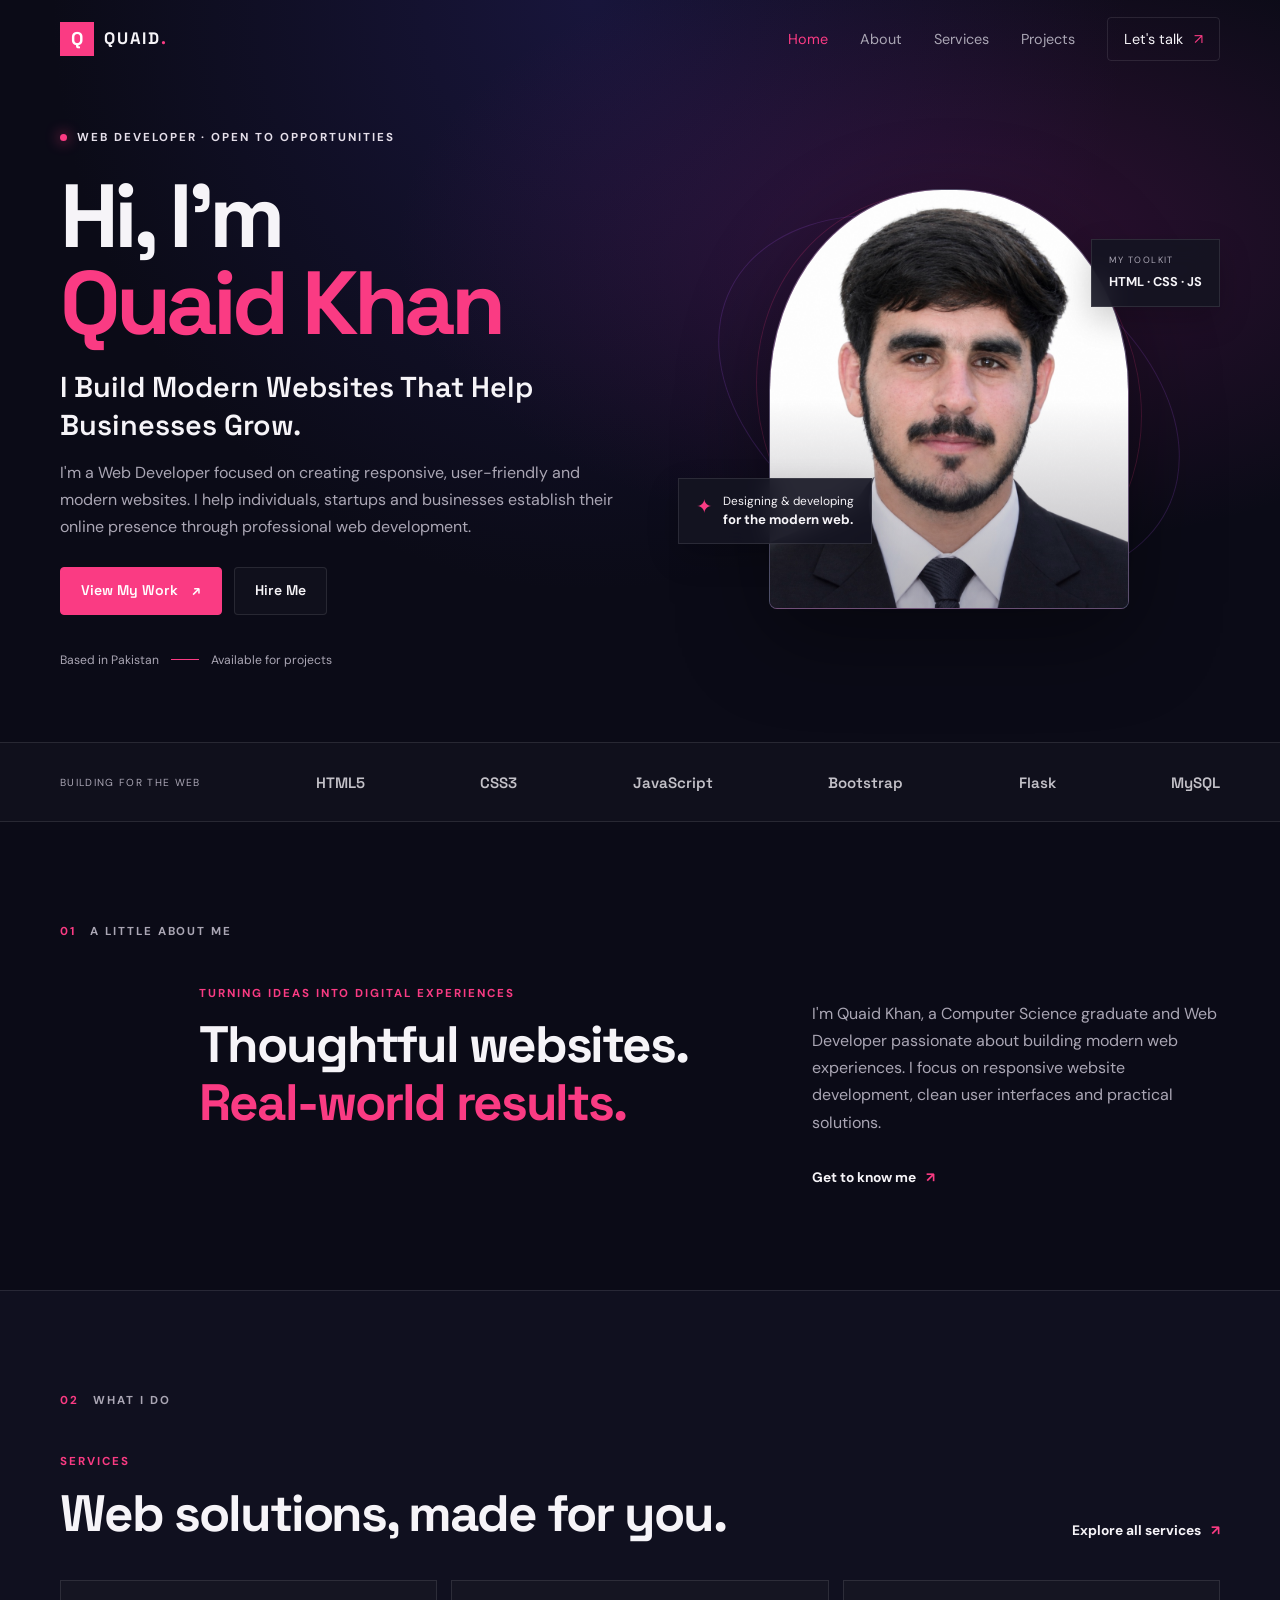
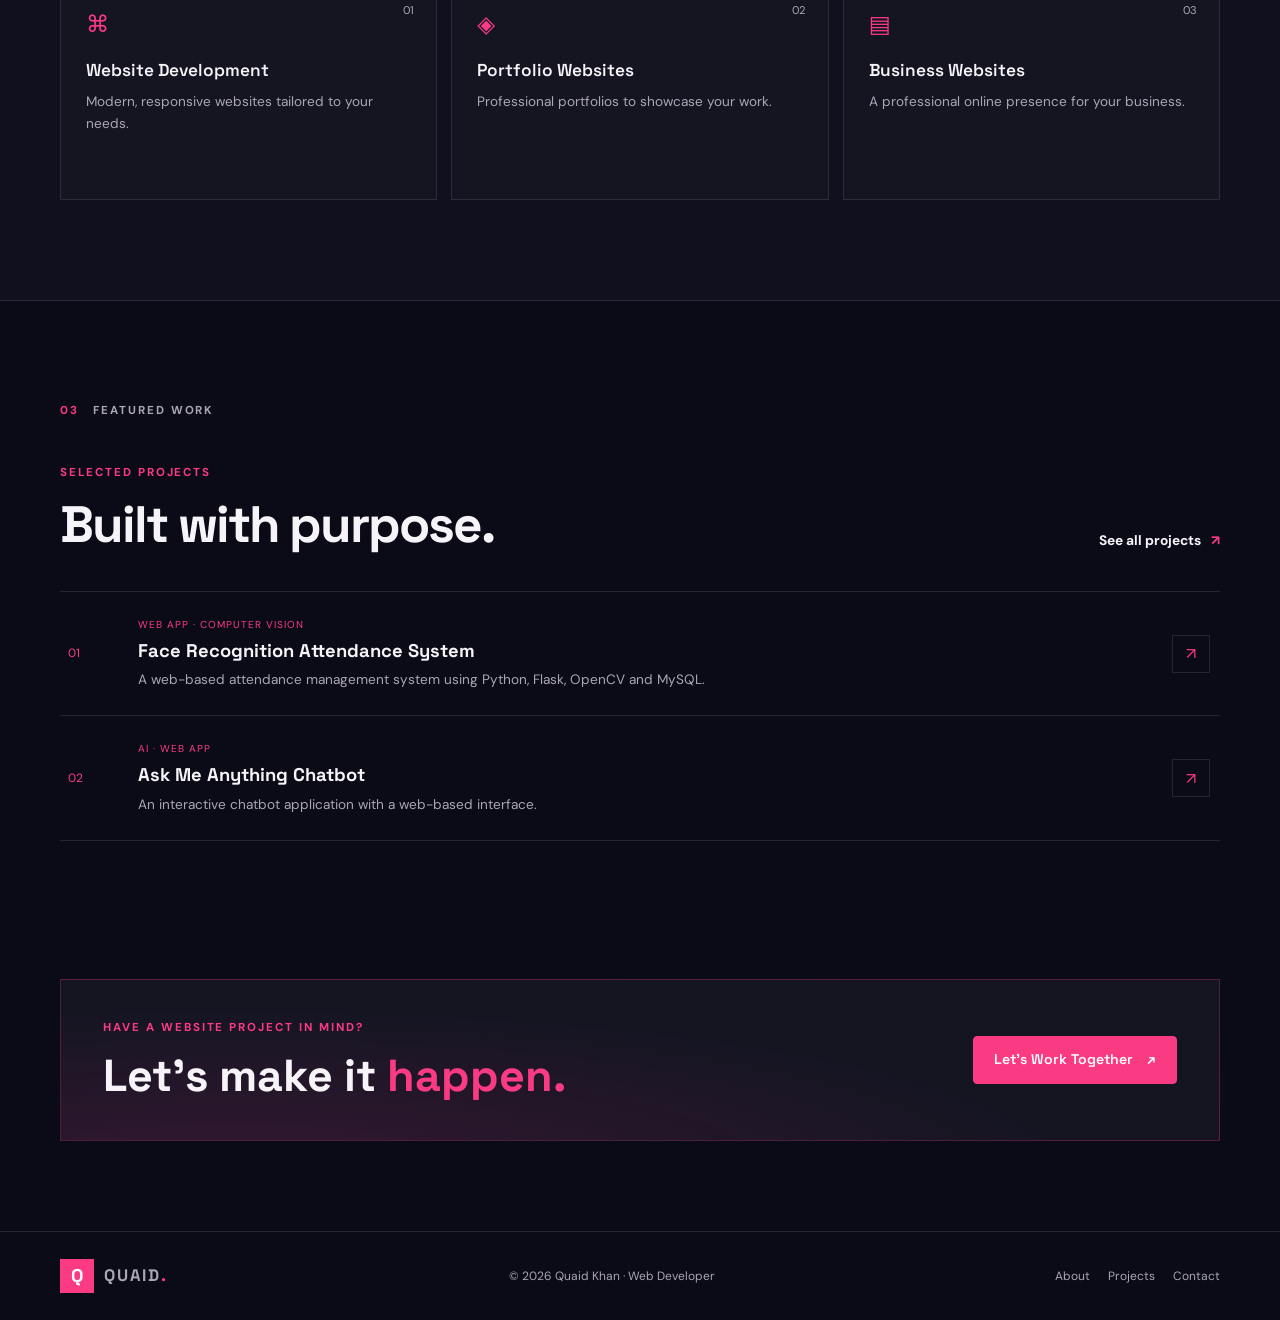
==== commit 9184258d: "Convert portfolio into a responsive five-page website" ====
--- a/index.html
+++ b/index.html
@@ -4,13 +4,12 @@
   <meta charset="UTF-8">
   <meta name="viewport" content="width=device-width, initial-scale=1">
   <title>Quaid Khan | Web Developer</title>
-  <meta name="description" content="Quaid Khan is a web developer creating responsive, user-friendly websites for individuals, startups, and businesses.">
+  <meta name="description" content="Quaid Khan builds modern, responsive websites that help businesses grow. Explore web development services and selected projects.">
   <meta name="theme-color" content="#0b0b17">
   <meta property="og:title" content="Quaid Khan | Web Developer">
-  <meta property="og:description" content="Modern, responsive websites that help businesses grow.">
+  <meta property="og:description" content="I build modern websites that help businesses grow.">
   <meta property="og:type" content="website">
   <meta property="og:image" content="IMG_20260913_062808.JPG">
-  <meta name="twitter:card" content="summary_large_image">
   <link rel="icon" href="favicon.svg" type="image/svg+xml">
   <link rel="preconnect" href="https://fonts.googleapis.com">
   <link rel="preconnect" href="https://fonts.gstatic.com" crossorigin>
@@ -20,96 +19,30 @@
 </head>
 <body>
   <a class="skip" href="#main">Skip to content</a>
-  <header class="nav-wrap" id="hdr">
-    <nav class="nav wrap" aria-label="Primary navigation">
-      <a class="brand" href="#top" aria-label="Quaid Khan home"><span class="brand-mark">Q</span><span>QUAID<span class="brand-dot">.</span></span></a>
-      <button class="icon-btn burger" id="burger" type="button" aria-expanded="false" aria-controls="menu" aria-label="Open menu">☰</button>
-      <div class="links" id="menu">
-        <a href="#about">About</a>
-        <a href="#services">Services</a>
-        <a href="#work">Projects</a>
-        <a href="#skills">Skills</a>
-        <a class="nav-contact" href="#contact">Let's talk <span aria-hidden="true">↗</span></a>
-      </div>
-    </nav>
-  </header>
-
+  <header class="nav-wrap" id="hdr"><nav class="nav wrap" aria-label="Primary navigation">
+    <a class="brand" href="index.html" aria-label="Quaid Khan home"><span class="brand-mark">Q</span><span>QUAID<span class="brand-dot">.</span></span></a>
+    <button class="icon-btn burger" id="burger" type="button" aria-expanded="false" aria-controls="menu" aria-label="Open menu">☰</button>
+    <div class="links" id="menu">
+      <a href="index.html" aria-current="page">Home</a><a href="about.html">About</a><a href="services.html">Services</a><a href="portfolio.html">Projects</a><a class="nav-contact" href="contact.html">Let's talk <span aria-hidden="true">↗</span></a>
+    </div>
+  </nav></header>
   <main id="main">
     <section class="hero wrap" id="top">
-      <div class="hero-copy rv">
-        <p class="eyebrow"><span class="live"></span> WEB DEVELOPER · OPEN TO OPPORTUNITIES</p>
+      <div class="hero-copy rv"><p class="eyebrow"><span class="live"></span> WEB DEVELOPER · OPEN TO OPPORTUNITIES</p>
         <h1>Hi, I'm<br><span class="accent">Quaid Khan</span></h1>
-        <h2 class="hero-statement">I build modern websites that help businesses grow.</h2>
+        <h2 class="hero-statement">I Build Modern Websites That Help Businesses Grow.</h2>
         <p class="lede">I'm a Web Developer focused on creating responsive, user-friendly and modern websites. I help individuals, startups and businesses establish their online presence through professional web development.</p>
-        <div class="cta">
-          <a class="btn primary" href="#work">View My Work <span aria-hidden="true">↗</span></a>
-          <a class="btn ghost" href="#contact">Hire Me</a>
-        </div>
+        <div class="cta"><a class="btn primary" href="portfolio.html">View My Work <span aria-hidden="true">↗</span></a><a class="btn ghost" href="contact.html">Hire Me</a></div>
         <div class="hero-meta"><span>Based in Pakistan</span><span class="meta-line"></span><span>Available for projects</span></div>
       </div>
-
-      <div class="hero-art rv" aria-label="Portrait and web developer introduction">
-        <div class="orbit orbit-one"></div><div class="orbit orbit-two"></div>
-        <div class="portrait-frame"><img src="IMG_20260913_062808.JPG" alt="Portrait of Quaid Khan" fetchpriority="high"></div>
-        <div class="code-card"><span class="code-dot">✦</span><span>Designing &amp; developing<br><strong>for the modern web.</strong></span></div>
-        <div class="stack-card"><span>MY TOOLKIT</span><strong>HTML · CSS · JS</strong></div>
-      </div>
+      <div class="hero-art rv" aria-label="Portrait and web developer introduction"><div class="orbit orbit-one"></div><div class="orbit orbit-two"></div><div class="portrait-frame"><img src="IMG_20260913_062808.JPG" alt="Portrait of Quaid Khan" fetchpriority="high"></div><div class="code-card"><span class="code-dot">✦</span><span>Designing &amp; developing<br><strong>for the modern web.</strong></span></div><div class="stack-card"><span>MY TOOLKIT</span><strong>HTML · CSS · JS</strong></div></div>
     </section>
-
-    <div class="trust-bar" aria-label="Technologies">
-      <div class="wrap trust-inner"><span>BUILDING FOR THE WEB</span><b>HTML5</b><b>CSS3</b><b>JavaScript</b><b>Bootstrap</b><b>Flask</b><b>MySQL</b></div>
-    </div>
-
-    <section class="sec wrap about" id="about">
-      <div class="section-label rv"><span>01</span> ABOUT ME</div>
-      <div class="about-content rv">
-        <div><p class="kicker">Turning ideas into digital experiences</p><h2>Thoughtful websites.<br><span class="accent">Real-world results.</span></h2></div>
-        <div class="about-copy">
-          <p>I'm Quaid Khan, a Computer Science graduate and Web Developer passionate about building modern web experiences.</p>
-          <p>I focus on responsive website development, clean user interfaces and practical solutions that help businesses and individuals grow online.</p>
-          <p>I continuously improve my development skills and work on real-world projects to deliver reliable digital solutions.</p>
-          <a class="text-link" href="#contact">More about working together <span aria-hidden="true">↗</span></a>
-        </div>
-      </div>
-    </section>
-
-    <section class="sec services-section" id="services">
-      <div class="wrap">
-        <div class="section-label rv"><span>02</span> MY SERVICES</div>
-        <div class="section-heading rv"><div><p class="kicker">What I can do for you</p><h2>Web solutions, made for you.</h2></div><p>From a first online presence to a polished refresh, I build with your goals and your visitors in mind.</p></div>
-        <div class="services-grid">
-          <article class="service-card rv"><span class="service-number">01</span><div class="service-icon">⌘</div><h3>Website Development</h3><p>Modern, responsive websites tailored to your business or personal requirements.</p><a href="#contact" aria-label="Ask about website development">↗</a></article>
-          <article class="service-card rv"><span class="service-number">02</span><div class="service-icon">◈</div><h3>Portfolio Websites</h3><p>Professional personal portfolios to showcase your skills, experience and achievements.</p><a href="#contact" aria-label="Ask about portfolio websites">↗</a></article>
-          <article class="service-card rv"><span class="service-number">03</span><div class="service-icon">▤</div><h3>Business Websites</h3><p>Professional websites that help businesses establish their online presence.</p><a href="#contact" aria-label="Ask about business websites">↗</a></article>
-          <article class="service-card rv"><span class="service-number">04</span><div class="service-icon">↗</div><h3>Landing Pages</h3><p>Modern landing pages designed to present products, services and businesses effectively.</p><a href="#contact" aria-label="Ask about landing pages">↗</a></article>
-          <article class="service-card rv"><span class="service-number">05</span><div class="service-icon">▣</div><h3>Responsive Web Design</h3><p>Websites that work smoothly across desktop, tablet and mobile devices.</p><a href="#contact" aria-label="Ask about responsive design">↗</a></article>
-          <article class="service-card rv"><span class="service-number">06</span><div class="service-icon">⟳</div><h3>Website Redesign</h3><p>Improve the appearance, usability and responsiveness of your existing website.</p><a href="#contact" aria-label="Ask about a website redesign">↗</a></article>
-        </div>
-      </div>
-    </section>
-
-    <section class="sec wrap" id="work">
-      <div class="section-label rv"><span>03</span> FEATURED PROJECTS</div>
-      <div class="section-heading rv"><div><p class="kicker">A few things I've worked on</p><h2>Selected projects.</h2></div><a class="text-link" href="https://github.com/quaid4235-dev" target="_blank" rel="noreferrer">Find me on GitHub <span aria-hidden="true">↗</span></a></div>
-      <div class="projects-grid">
-        <article class="project-card project-feature rv"><div class="project-visual attendance-visual"><span class="visual-pill">WEB APP · COMPUTER VISION</span><div class="mock-window"><div class="mock-header"><i></i><i></i><i></i><span>Attendance dashboard</span></div><div class="mock-content"><div class="mock-side"></div><div class="mock-panel"><b>Attendance Overview</b><div class="mock-bars"><i></i><i></i><i></i><i></i><i></i><i></i></div><div class="mock-row"></div><div class="mock-row short"></div></div></div></div></div><div class="project-info"><div><span class="tag-top">Final year project</span><h3>Face Recognition Attendance System</h3><p>A web-based attendance management system using Python, Flask, OpenCV and MySQL.</p><ul class="tags"><li>Python</li><li>Flask</li><li>OpenCV</li><li>MySQL</li></ul></div><a class="project-link" href="https://github.com/quaid4235-dev" target="_blank" rel="noreferrer" aria-label="Visit Quaid Khan's GitHub">↗</a></div></article>
-        <article class="project-card rv"><div class="project-visual chatbot-visual"><span class="visual-pill">AI · WEB APP</span><div class="chat-preview"><div class="chat-title"><span class="chat-avatar">Q</span><span>Ask Me Anything</span><i></i></div><div class="chat-bubble">What projects have you built?</div><div class="chat-bubble reply">I've worked on web apps, AI tools, and more.</div><div class="chat-input">Ask me a question... <b>↑</b></div></div></div><div class="project-info"><div><span class="tag-top">Interactive app</span><h3>Ask Me Anything Chatbot</h3><p>An interactive chatbot application with a web-based interface.</p><ul class="tags"><li>Flask</li><li>JavaScript</li><li>API</li></ul></div></div></article>
-        <article class="project-card rv"><div class="project-visual web-visual"><span class="visual-pill">FRONT-END · RESPONSIVE</span><div class="web-preview"><div class="web-nav"><b>STUDIO</b><span>ABOUT&nbsp;&nbsp; WORK&nbsp;&nbsp; CONTACT</span></div><div class="web-hero"><small>DESIGN · BUILD · GROW</small><b>Your next<br>great idea.</b><i>Explore ↗</i></div><div class="web-blocks"><i></i><i></i><i></i></div></div></div><div class="project-info"><div><span class="tag-top">Web design</span><h3>Responsive Websites</h3><p>Modern website interfaces and landing pages built using front-end technologies.</p><ul class="tags"><li>HTML</li><li>CSS</li><li>JavaScript</li></ul></div></div></article>
-      </div>
-    </section>
-
-    <section class="sec skills-section" id="skills">
-      <div class="wrap skills-layout"><div class="skills-intro rv"><div class="section-label"><span>04</span> MY SKILLS</div><p class="kicker">The tools behind the work</p><h2>Simple, solid, <span class="accent">effective.</span></h2><p>I use dependable web technologies to create accessible, responsive and maintainable websites.</p></div><div class="skill-list rv"><div><span>01</span><b>HTML5</b><i>Structure</i></div><div><span>02</span><b>CSS3</b><i>Style &amp; layout</i></div><div><span>03</span><b>JavaScript</b><i>Interactions</i></div><div><span>04</span><b>Bootstrap</b><i>Responsive UI</i></div><div><span>05</span><b>MySQL</b><i>Databases</i></div><div><span>06</span><b>Git &amp; GitHub</b><i>Version control</i></div></div></div>
-    </section>
-
-    <section class="sec wrap why-section">
-      <div class="section-label rv"><span>05</span> WHY WORK WITH ME</div>
-      <div class="why-content rv"><h2>Good work starts with<br><span class="accent">understanding your goals.</span></h2><ul><li>Responsive and modern designs</li><li>Clean and organized code</li><li>User-friendly interfaces</li><li>Focused on your project requirements</li><li>Always learning and improving</li></ul></div>
-    </section>
-
-    <section class="contact-section" id="contact"><div class="wrap contact-card rv"><p class="kicker">HAVE A WEBSITE PROJECT IN MIND?</p><h2>Let's discuss your idea<br>and make it <span class="accent">real.</span></h2><p>Tell me what you're building. Let's turn your idea into a functional website.</p><div class="cta"><a class="btn primary" href="mailto:quaid4235@gmail.com">Let's Work Together <span aria-hidden="true">↗</span></a><a class="btn ghost" href="https://github.com/quaid4235-dev" target="_blank" rel="noreferrer">GitHub</a><a class="btn ghost" href="https://www.linkedin.com/in/quaid-khan/" target="_blank" rel="noreferrer">LinkedIn</a></div><div class="contact-email"><span>Email me directly</span><a href="mailto:quaid4235@gmail.com">quaid4235@gmail.com</a></div></div></section>
+    <div class="trust-bar" aria-label="Technologies"><div class="wrap trust-inner"><span>BUILDING FOR THE WEB</span><b>HTML5</b><b>CSS3</b><b>JavaScript</b><b>Bootstrap</b><b>Flask</b><b>MySQL</b></div></div>
+    <section class="sec wrap home-intro"><div class="section-label rv"><span>01</span> A LITTLE ABOUT ME</div><div class="home-intro-content rv"><div><p class="kicker">Turning ideas into digital experiences</p><h2>Thoughtful websites.<br><span class="accent">Real-world results.</span></h2></div><div><p class="muted">I'm Quaid Khan, a Computer Science graduate and Web Developer passionate about building modern web experiences. I focus on responsive website development, clean user interfaces and practical solutions.</p><a class="text-link" href="about.html">Get to know me <span aria-hidden="true">↗</span></a></div></div></section>
+    <section class="sec services-section"><div class="wrap"><div class="section-label rv"><span>02</span> WHAT I DO</div><div class="section-heading rv"><div><p class="kicker">Services</p><h2>Web solutions, made for you.</h2></div><a class="text-link" href="services.html">Explore all services <span aria-hidden="true">↗</span></a></div><div class="services-grid"><article class="service-card rv"><span class="service-number">01</span><div class="service-icon">⌘</div><h3>Website Development</h3><p>Modern, responsive websites tailored to your needs.</p></article><article class="service-card rv"><span class="service-number">02</span><div class="service-icon">◈</div><h3>Portfolio Websites</h3><p>Professional portfolios to showcase your work.</p></article><article class="service-card rv"><span class="service-number">03</span><div class="service-icon">▤</div><h3>Business Websites</h3><p>A professional online presence for your business.</p></article></div></div></section>
+    <section class="sec wrap"><div class="section-label rv"><span>03</span> FEATURED WORK</div><div class="section-heading rv"><div><p class="kicker">Selected projects</p><h2>Built with purpose.</h2></div><a class="text-link" href="portfolio.html">See all projects <span aria-hidden="true">↗</span></a></div><div class="project-list"><article class="project-row rv"><span class="project-index">01</span><div><span class="tag-top">WEB APP · COMPUTER VISION</span><h3>Face Recognition Attendance System</h3><p>A web-based attendance management system using Python, Flask, OpenCV and MySQL.</p></div><a class="project-link" href="portfolio.html" aria-label="View all projects">↗</a></article><article class="project-row rv"><span class="project-index">02</span><div><span class="tag-top">AI · WEB APP</span><h3>Ask Me Anything Chatbot</h3><p>An interactive chatbot application with a web-based interface.</p></div><a class="project-link" href="portfolio.html" aria-label="View all projects">↗</a></article></div></section>
+    <section class="home-cta"><div class="wrap home-cta-inner rv"><div><p class="kicker">HAVE A WEBSITE PROJECT IN MIND?</p><h2>Let's make it <span class="accent">happen.</span></h2></div><a class="btn primary" href="contact.html">Let's Work Together <span aria-hidden="true">↗</span></a></div></section>
   </main>
-
-  <footer class="foot wrap"><a class="brand" href="#top"><span class="brand-mark">Q</span><span>QUAID<span class="brand-dot">.</span></span></a><span>© 2026 Quaid Khan · Web Developer</span><a href="#top">Back to top ↑</a></footer>
+  <footer class="foot"><div class="wrap foot-inner"><a class="brand" href="index.html"><span class="brand-mark">Q</span><span>QUAID<span class="brand-dot">.</span></span></a><span>© 2026 Quaid Khan · Web Developer</span><div class="foot-links"><a href="about.html">About</a><a href="portfolio.html">Projects</a><a href="contact.html">Contact</a></div></div></footer>
 </body>
 </html>
--- a/css/style.css
+++ b/css/style.css
@@ -1,15 +1,17 @@
-:root{color-scheme:dark;--bg:#0b0b17;--bg2:#10101f;--panel:#151522;--panel2:#1b1927;--line:rgba(255,255,255,.1);--text:#f6f4f8;--mute:#aaa6b4;--pink:#fa3b83;--purple:#9d4edd;--max:1160px}
-[data-theme=light]{color-scheme:light;--bg:#faf8fc;--bg2:#f1edf6;--panel:#fff;--panel2:#f6f1f8;--line:rgba(25,15,40,.12);--text:#1b1422;--mute:#655c6d;--pink:#d8266c;--purple:#7e3fc1}
-*{box-sizing:border-box}html{scroll-behavior:smooth;scroll-padding-top:82px}body{margin:0;background:var(--bg);color:var(--text);font:400 16px/1.7 "DM Sans",system-ui,sans-serif;-webkit-font-smoothing:antialiased;overflow-x:hidden}body::before{content:"";position:absolute;z-index:-1;inset:0 0 auto;height:760px;background:radial-gradient(ellipse at 76% 32%,rgba(115,28,105,.34),transparent 42%),radial-gradient(ellipse at 46% 0,rgba(42,35,109,.42),transparent 55%);pointer-events:none}h1,h2,h3,.brand,.btn{font-family:"Space Grotesk",sans-serif}a{color:inherit;text-decoration:none}img{display:block;max-width:100%}:focus-visible{outline:2px solid var(--pink);outline-offset:4px}.wrap{width:min(var(--max),calc(100% - 44px));margin-inline:auto}.skip{position:absolute;left:-9999px;top:1rem;background:var(--pink);color:#fff;padding:.6rem 1rem;z-index:100}.skip:focus{left:1rem}.accent{color:var(--pink)}
-.nav-wrap{position:sticky;top:0;z-index:50;transition:.25s}.nav-wrap.scrolled{background:color-mix(in srgb,var(--bg) 88%,transparent);backdrop-filter:blur(16px);border-bottom:1px solid var(--line)}.nav{height:78px;display:flex;align-items:center;justify-content:space-between}.brand{display:flex;align-items:center;gap:10px;font-weight:700;letter-spacing:.11em;font-size:1.04rem}.brand-mark{display:grid;place-items:center;width:34px;height:34px;color:#fff;background:var(--pink);font-size:1.15rem;letter-spacing:0}.brand-dot{color:var(--pink)}.links{display:flex;align-items:center;gap:32px;color:var(--mute);font-size:.9rem}.links a{transition:color .2s}.links a:hover,.text-link:hover{color:var(--pink)}.links .nav-contact{border:1px solid var(--line);padding:9px 16px;border-radius:4px;color:var(--text)}.nav-contact span{color:var(--pink);margin-left:7px}.icon-btn{display:none}
-.hero{min-height:640px;display:grid;grid-template-columns:1fr .95fr;align-items:center;gap:48px;padding-top:50px;padding-bottom:72px}.hero-copy{position:relative;z-index:2}.eyebrow,.kicker,.section-label{font-size:.72rem;font-weight:700;letter-spacing:.17em}.eyebrow{display:flex;align-items:center;gap:10px;color:#e5dfea;margin:0 0 25px}.live{width:7px;height:7px;border-radius:50%;background:var(--pink);box-shadow:0 0 14px var(--pink)}h1{font-size:clamp(3.2rem,7vw,5.7rem);line-height:.98;letter-spacing:-.055em;margin:0 0 21px}.hero-statement{font:600 clamp(1.35rem,2.4vw,1.8rem)/1.3 "Space Grotesk",sans-serif;max-width:540px;margin:0 0 15px}.lede{color:var(--mute);max-width:520px;font-size:1rem;margin:0 0 26px}.cta{display:flex;flex-wrap:wrap;gap:12px}.btn{display:inline-flex;align-items:center;justify-content:center;gap:14px;min-height:48px;padding:11px 20px;font-size:.88rem;font-weight:600;border:1px solid var(--line);border-radius:4px;transition:transform .2s,border-color .2s,background .2s}.btn:hover{transform:translateY(-3px);border-color:var(--pink)}.btn.primary{border-color:var(--pink);background:var(--pink);color:#fff}.btn.primary:hover{background:#e72d75}.btn.ghost{background:rgba(255,255,255,.025)}.hero-meta{display:flex;align-items:center;gap:12px;margin-top:35px;color:var(--mute);font-size:.76rem}.meta-line{height:1px;width:28px;background:var(--pink)}
+:root{color-scheme:dark;--bg:#0b0b17;--bg2:#10101f;--panel:#151522;--line:rgba(255,255,255,.1);--text:#f6f4f8;--mute:#aaa6b4;--pink:#fa3b83;--purple:#9d4edd;--max:1160px}
+[data-theme=light]{color-scheme:light;--bg:#faf8fc;--bg2:#f1edf6;--panel:#fff;--line:rgba(25,15,40,.12);--text:#1b1422;--mute:#655c6d;--pink:#d8266c;--purple:#7e3fc1}
+*{box-sizing:border-box}html{scroll-behavior:smooth;scroll-padding-top:82px}body{margin:0;background:var(--bg);color:var(--text);font:400 16px/1.7 "DM Sans",system-ui,sans-serif;-webkit-font-smoothing:antialiased;overflow-x:hidden}body::before{content:"";position:absolute;z-index:-1;inset:0 0 auto;height:760px;background:radial-gradient(ellipse at 76% 32%,rgba(115,28,105,.34),transparent 42%),radial-gradient(ellipse at 46% 0,rgba(42,35,109,.42),transparent 55%);pointer-events:none}h1,h2,h3,.brand,.btn{font-family:"Space Grotesk",sans-serif}a{color:inherit;text-decoration:none}img{display:block;max-width:100%}:focus-visible{outline:2px solid var(--pink);outline-offset:4px}.wrap{width:min(var(--max),calc(100% - 44px));margin-inline:auto}.skip{position:absolute;left:-9999px;top:1rem;background:var(--pink);color:#fff;padding:.6rem 1rem;z-index:100}.skip:focus{left:1rem}.accent{color:var(--pink)}.muted{color:var(--mute)}
+.nav-wrap{position:sticky;top:0;z-index:50;transition:.25s}.nav-wrap.scrolled{background:color-mix(in srgb,var(--bg) 88%,transparent);backdrop-filter:blur(16px);border-bottom:1px solid var(--line)}.nav{height:78px;display:flex;align-items:center;justify-content:space-between}.brand{display:flex;align-items:center;gap:10px;font-weight:700;letter-spacing:.11em;font-size:1.04rem}.brand-mark{display:grid;place-items:center;width:34px;height:34px;color:#fff;background:var(--pink);font-size:1.15rem;letter-spacing:0}.brand-dot{color:var(--pink)}.links{display:flex;align-items:center;gap:32px;color:var(--mute);font-size:.9rem}.links a{transition:color .2s}.links a:hover,.links a[aria-current=page],.text-link:hover{color:var(--pink)}.links .nav-contact{border:1px solid var(--line);padding:9px 16px;border-radius:4px;color:var(--text)}.nav-contact span{color:var(--pink);margin-left:7px}.icon-btn{display:none}
+.hero{min-height:640px;display:grid;grid-template-columns:1fr .95fr;align-items:center;gap:48px;padding-top:50px;padding-bottom:72px}.hero-copy{position:relative;z-index:2}.eyebrow,.kicker,.section-label{font-size:.72rem;font-weight:700;letter-spacing:.17em}.eyebrow{display:flex;align-items:center;gap:10px;color:#e5dfea;margin:0 0 25px}.live{width:7px;height:7px;border-radius:50%;background:var(--pink);box-shadow:0 0 14px var(--pink)}h1{font-size:clamp(3.2rem,7vw,5.7rem);line-height:.98;letter-spacing:-.055em;margin:0 0 21px}.hero-statement{font:600 clamp(1.35rem,2.4vw,1.8rem)/1.3 "Space Grotesk",sans-serif;max-width:540px;margin:0 0 15px}.lede{color:var(--mute);max-width:600px;font-size:1rem;margin:0 0 26px}.cta{display:flex;flex-wrap:wrap;gap:12px}.btn{display:inline-flex;align-items:center;justify-content:center;gap:14px;min-height:48px;padding:11px 20px;font-size:.88rem;font-weight:600;border:1px solid var(--line);border-radius:4px;transition:transform .2s,border-color .2s,background .2s;cursor:pointer}.btn:hover{transform:translateY(-3px);border-color:var(--pink)}.btn.primary{border-color:var(--pink);background:var(--pink);color:#fff}.btn.primary:hover{background:#e72d75}.btn.ghost{background:rgba(255,255,255,.025)}.hero-meta{display:flex;align-items:center;gap:12px;margin-top:35px;color:var(--mute);font-size:.76rem}.meta-line{height:1px;width:28px;background:var(--pink)}
 .hero-art{position:relative;min-height:450px;display:grid;place-items:center}.portrait-frame{position:relative;z-index:1;width:min(360px,75vw);height:420px;overflow:hidden;border-radius:48% 48% 8px 8px;border:1px solid rgba(255,255,255,.2);background:linear-gradient(145deg,#502357,#202342);box-shadow:0 25px 90px rgba(0,0,0,.4)}.portrait-frame::after{content:"";position:absolute;inset:50% 0 0;background:linear-gradient(transparent,rgba(14,9,23,.32));pointer-events:none}.portrait-frame img{width:100%;height:100%;object-fit:cover;object-position:center 25%}.orbit{position:absolute;width:420px;height:420px;border:1px solid rgba(250,59,131,.22);border-radius:50%}.orbit-one{transform:rotate(-25deg) scaleX(.9)}.orbit-two{width:490px;height:330px;transform:rotate(27deg);border-color:rgba(157,78,221,.22)}.code-card,.stack-card{position:absolute;z-index:2;padding:14px 17px;border:1px solid var(--line);background:color-mix(in srgb,var(--panel) 90%,transparent);backdrop-filter:blur(12px);box-shadow:0 12px 32px rgba(0,0,0,.2);font-size:.74rem;line-height:1.45}.code-card{left:0;bottom:80px;display:flex;align-items:flex-start;gap:11px}.code-card strong{font-size:.83rem}.code-dot{color:var(--pink);font-size:1.2rem}.stack-card{right:0;top:65px;display:grid;gap:6px}.stack-card span{font-size:.57rem;letter-spacing:.15em;color:var(--mute)}.stack-card strong{font-size:.8rem}
 .trust-bar{border-block:1px solid var(--line);background:rgba(255,255,255,.018)}.trust-inner{min-height:78px;display:flex;align-items:center;justify-content:space-between;gap:18px}.trust-inner>span{font-size:.64rem;letter-spacing:.13em;color:var(--mute)}.trust-inner b{font:600 .94rem "Space Grotesk",sans-serif;color:color-mix(in srgb,var(--text) 78%,transparent)}
-.sec{padding:105px 0}.section-label{display:flex;align-items:center;gap:14px;color:var(--mute);margin-bottom:45px}.section-label span{color:var(--pink)}.about-content{display:grid;grid-template-columns:1fr .8fr;gap:10%;padding-left:12%}.kicker{color:var(--pink);text-transform:uppercase;margin:0 0 13px}.about h2,.section-heading h2,.skills-intro h2,.why-content h2{font-size:clamp(2rem,4vw,3.3rem);line-height:1.12;letter-spacing:-.04em;margin:0}.about-copy p{color:var(--mute);margin:0 0 14px}.text-link{display:inline-flex;gap:10px;align-items:center;margin-top:14px;font-size:.86rem;font-weight:700;transition:color .2s}.text-link span{color:var(--pink)}
-.services-section,.skills-section{background:var(--bg2);border-block:1px solid var(--line)}.section-heading{display:flex;justify-content:space-between;align-items:end;gap:32px;margin-bottom:38px}.section-heading>p{max-width:370px;color:var(--mute);margin:0 0 4px}.services-grid{display:grid;grid-template-columns:repeat(3,1fr);gap:14px}.service-card{min-height:230px;padding:25px 25px 22px;position:relative;background:var(--panel);border:1px solid var(--line);transition:transform .25s,border-color .25s}.service-card:hover,.project-card:hover{transform:translateY(-5px);border-color:rgba(250,59,131,.55)}.service-number{position:absolute;right:22px;top:20px;color:var(--mute);font-size:.7rem}.service-icon{color:var(--pink);font-size:1.45rem;line-height:1;margin:7px 0 22px}.service-card h3,.project-info h3{font-size:1.08rem;margin:0 0 9px}.service-card p,.project-info p{color:var(--mute);font-size:.85rem;line-height:1.65;margin:0;max-width:330px}.service-card>a{position:absolute;right:21px;bottom:18px;color:var(--pink);font-size:1.1rem}
-.projects-grid{display:grid;grid-template-columns:repeat(2,1fr);gap:18px}.project-card{min-width:0;background:var(--panel);border:1px solid var(--line);transition:transform .25s,border-color .25s;overflow:hidden}.project-feature{grid-column:span 2}.project-visual{position:relative;min-height:255px;display:grid;place-items:center;overflow:hidden;background:radial-gradient(ellipse at 50% 100%,rgba(153,45,131,.42),transparent 62%),linear-gradient(140deg,#17152c,#201329)}.visual-pill{position:absolute;left:20px;top:18px;z-index:2;padding:5px 9px;border:1px solid rgba(255,255,255,.2);border-radius:2px;color:#eee;font-size:.58rem;letter-spacing:.12em}.mock-window{width:73%;height:175px;border:1px solid rgba(255,255,255,.2);background:#f8f6fa;color:#262130;box-shadow:0 15px 40px rgba(0,0,0,.35);transform:perspective(700px) rotateX(3deg)}.mock-header{height:27px;background:#282135;color:#f6f3f8;display:flex;align-items:center;gap:5px;padding:0 9px;font-size:.55rem}.mock-header i{width:5px;height:5px;border-radius:50%;background:#fb638c}.mock-header i:nth-child(2){background:#f5bd52}.mock-header i:nth-child(3){background:#65cc9a}.mock-header span{margin-left:8px;opacity:.72}.mock-content{height:calc(100% - 27px);display:flex}.mock-side{width:22%;background:#eee9f2}.mock-panel{flex:1;padding:20px 18px}.mock-panel>b{font-size:.6rem}.mock-bars{height:62px;display:flex;align-items:end;gap:8px;padding:10px 0}.mock-bars i{width:12%;height:30%;background:#e84488;border-radius:2px 2px 0 0}.mock-bars i:nth-child(2){height:70%}.mock-bars i:nth-child(3){height:50%}.mock-bars i:nth-child(4){height:88%}.mock-bars i:nth-child(5){height:63%}.mock-bars i:nth-child(6){height:98%}.mock-row{height:5px;background:#ded8e5;width:90%;margin-top:7px}.mock-row.short{width:62%}.project-info{display:flex;justify-content:space-between;align-items:center;gap:15px;padding:22px}.tag-top{display:block;color:var(--pink);font-size:.63rem;letter-spacing:.1em;text-transform:uppercase;margin-bottom:7px}.project-info h3{font-size:1.18rem}.project-info p{max-width:530px;margin-bottom:13px}.tags{list-style:none;padding:0;margin:0;display:flex;flex-wrap:wrap;gap:7px}.tags li{padding:4px 9px;border:1px solid var(--line);color:var(--mute);font-size:.67rem}.project-link{flex:none;width:38px;height:38px;display:grid;place-items:center;border:1px solid var(--line);color:var(--pink)}.chatbot-visual{background:radial-gradient(ellipse at 50% 100%,rgba(66,69,159,.38),transparent 62%),linear-gradient(140deg,#111629,#1d1730)}.chat-preview{width:min(310px,78%);padding:13px;background:rgba(13,13,26,.88);border:1px solid rgba(255,255,255,.18);box-shadow:0 12px 40px rgba(0,0,0,.3);font-size:.57rem}.chat-title{display:flex;align-items:center;gap:8px;padding-bottom:10px;border-bottom:1px solid var(--line)}.chat-avatar{width:22px;height:22px;display:grid;place-items:center;background:var(--pink);border-radius:50%}.chat-title i{margin-left:auto;width:6px;height:6px;background:#58d69a;border-radius:50%}.chat-bubble{width:84%;padding:8px;margin-top:10px;background:#211e30}.chat-bubble.reply{margin-left:auto;background:#50214b}.chat-input{margin-top:12px;padding:7px 9px;border:1px solid var(--line);color:var(--mute)}.chat-input b{float:right;color:var(--pink)}.web-visual{background:radial-gradient(ellipse at 50% 100%,rgba(184,75,94,.34),transparent 62%),linear-gradient(140deg,#2c1a31,#151629)}.web-preview{width:73%;height:175px;background:#fff;color:#222;box-shadow:0 15px 40px rgba(0,0,0,.35);transform:perspective(700px) rotateX(3deg)}.web-nav{height:30px;display:flex;justify-content:space-between;align-items:center;padding:0 12px;border-bottom:1px solid #eee;font-size:.47rem}.web-nav b{font-size:.58rem}.web-hero{height:105px;padding:16px 19px;background:linear-gradient(110deg,#f8f4f4,#f6e8ed)}.web-hero small{display:block;font-size:.4rem;color:#ae3268;letter-spacing:.13em}.web-hero>b{display:block;font:700 1.15rem/1.04 "Space Grotesk";margin-top:6px}.web-hero>i{float:right;margin-top:-30px;padding:5px 8px;background:#e83d7c;color:#fff;font-size:.43rem;font-style:normal}.web-blocks{display:flex;gap:7px;padding:10px 12px}.web-blocks i{height:18px;flex:1;background:#f0edf1}
-.skills-layout{display:grid;grid-template-columns:.75fr 1.25fr;gap:10%;align-items:center}.skills-intro .section-label{margin-bottom:38px}.skills-intro>p:last-child{max-width:390px;color:var(--mute)}.skill-list{display:grid;grid-template-columns:1fr 1fr}.skill-list>div{display:grid;grid-template-columns:32px 1fr;gap:0 8px;align-items:center;padding:17px 4px;border-bottom:1px solid var(--line)}.skill-list>div>span{grid-row:span 2;color:var(--pink);font-size:.68rem}.skill-list b{font:600 1rem "Space Grotesk"}.skill-list i{font-size:.72rem;color:var(--mute);font-style:normal}.why-content{padding-left:12%;display:flex;justify-content:space-between;gap:40px}.why-content ul{list-style:none;padding:0;margin:0;min-width:300px}.why-content li{padding:10px 0;border-bottom:1px solid var(--line);color:var(--mute);font-size:.88rem}.why-content li::before{content:"✓";color:var(--pink);margin-right:12px}
-.contact-section{padding:35px 22px 100px}.contact-card{position:relative;overflow:hidden;text-align:center;padding:75px 25px;background:radial-gradient(ellipse at 50% 110%,rgba(180,35,112,.3),transparent 65%),linear-gradient(130deg,#171329,#17101d);border:1px solid rgba(250,59,131,.26)}.contact-card::before,.contact-card::after{content:"";position:absolute;width:220px;height:220px;border:1px solid rgba(250,59,131,.16);border-radius:50%;top:-120px;left:-80px}.contact-card::after{left:auto;top:auto;right:-90px;bottom:-150px;width:300px;height:300px}.contact-card>*{position:relative;z-index:1}.contact-card .kicker{font-size:.68rem}.contact-card h2{font-size:clamp(2rem,5vw,3.8rem);line-height:1.1;letter-spacing:-.04em;margin:12px 0}.contact-card>p:not(.kicker){color:var(--mute);margin:0 0 25px}.contact-card .cta{justify-content:center}.contact-email{display:flex;justify-content:center;gap:10px;align-items:center;margin-top:28px;font-size:.76rem;color:var(--mute)}.contact-email a{color:var(--text)}.foot{min-height:85px;display:flex;align-items:center;justify-content:space-between;gap:20px;border-top:1px solid var(--line);color:var(--mute);font-size:.75rem}.foot .brand{color:var(--text);font-size:.9rem}.foot .brand-mark{width:27px;height:27px;font-size:.95rem}.foot>a:last-child:hover{color:var(--pink)}
-.rv{opacity:0;transform:translateY(22px);transition:opacity .65s ease,transform .65s cubic-bezier(.2,.7,.2,1)}.rv.in{opacity:1;transform:none}.services-grid .rv:nth-child(2),.projects-grid .rv:nth-child(2){transition-delay:.08s}.services-grid .rv:nth-child(3),.projects-grid .rv:nth-child(3){transition-delay:.16s}.services-grid .rv:nth-child(5){transition-delay:.08s}.services-grid .rv:nth-child(6){transition-delay:.16s}
-@media(max-width:850px){.hero{grid-template-columns:1fr .8fr;gap:15px;min-height:590px}.portrait-frame{height:355px;width:min(300px,70vw)}.orbit-one{width:350px;height:350px}.orbit-two{width:390px;height:280px}.code-card{left:-15px;bottom:55px}.stack-card{right:-5px}.trust-inner{flex-wrap:wrap;justify-content:center;padding-block:18px}.trust-inner>span{width:100%;text-align:center}.services-grid{grid-template-columns:repeat(2,1fr)}.about-content{padding-left:4%;gap:7%}.skills-layout{gap:6%}.why-content{padding-left:4%}}
-@media(max-width:640px){.wrap{width:min(var(--max),calc(100% - 34px))}.nav{height:68px}.burger{display:grid;place-items:center;width:38px;height:38px;border:1px solid var(--line);background:var(--panel);color:var(--text);font-size:1.1rem}.links{position:absolute;top:68px;left:0;right:0;display:none;align-items:stretch;gap:0;padding:10px 20px 18px;background:var(--bg);border-bottom:1px solid var(--line)}.links.open{display:flex;flex-direction:column}.links>a{padding:11px 4px}.links .nav-contact{margin-top:6px;text-align:center}.hero{grid-template-columns:1fr;padding-top:42px;padding-bottom:55px;gap:22px;text-align:center}.hero-copy{order:2}.hero-art{order:1;min-height:325px}.portrait-frame{height:300px;width:250px}.orbit-one{width:310px;height:310px}.orbit-two{width:330px;height:240px}.code-card{left:0;bottom:30px;text-align:left}.stack-card{right:0;top:25px}.eyebrow{justify-content:center;font-size:.61rem}.hero h1{font-size:clamp(3.1rem,15vw,4.4rem)}.hero-statement{margin-inline:auto}.lede{font-size:.94rem}.cta{justify-content:center}.hero-meta{justify-content:center;font-size:.68rem;margin-top:24px}.trust-inner{gap:13px 20px}.trust-inner b{font-size:.8rem}.trust-inner>span{font-size:.58rem}.sec{padding:75px 0}.section-label{margin-bottom:30px}.about-content,.skills-layout{grid-template-columns:1fr;gap:25px;padding-left:0}.about h2,.section-heading h2,.skills-intro h2,.why-content h2{font-size:2.25rem}.section-heading{display:block}.section-heading>p{margin-top:15px}.services-grid{gap:10px}.service-card{min-height:220px;padding:19px 16px}.service-card h3{font-size:.97rem}.service-card p{font-size:.78rem}.service-number{right:14px;top:14px}.service-card>a{right:14px;bottom:12px}.projects-grid{grid-template-columns:1fr}.project-feature{grid-column:auto}.project-visual{min-height:220px}.project-info{padding:18px}.project-info h3{font-size:1.05rem}.skill-list{grid-template-columns:1fr 1fr}.skills-intro .section-label{margin-bottom:30px}.why-content{display:block;padding-left:0}.why-content ul{min-width:0;margin-top:22px}.contact-section{padding:10px 17px 70px}.contact-card{padding:60px 17px}.contact-email{flex-direction:column;gap:3px}.foot{flex-wrap:wrap;justify-content:center;padding:20px 0;text-align:center}.foot .brand{width:100%;justify-content:center}}@media(max-width:390px){.services-grid{grid-template-columns:1fr}.service-card{min-height:195px}.hero-meta{gap:7px;font-size:.62rem}.code-card{left:-5px;padding:10px}.stack-card{right:-5px;padding:10px}.trust-inner{gap:10px 15px}}@media(prefers-reduced-motion:reduce){*,*::before,*::after{scroll-behavior:auto!important;animation-duration:.01ms!important;animation-iteration-count:1!important;transition-duration:.01ms!important}.rv{opacity:1;transform:none}}
+.sec{padding:100px 0}.section-label{display:flex;align-items:center;gap:14px;color:var(--mute);margin-bottom:42px}.section-label span{color:var(--pink)}.kicker{color:var(--pink);text-transform:uppercase;margin:0 0 13px}.home-intro-content{display:grid;grid-template-columns:1fr .8fr;gap:10%;padding-left:12%}.home-intro h2,.about-page-copy h2,.section-heading h2,.contact-details h2{font-size:clamp(2rem,4vw,3.3rem);line-height:1.12;letter-spacing:-.04em;margin:0}.home-intro-content>div:last-child p{color:var(--mute)}.text-link{display:inline-flex;gap:10px;align-items:center;margin-top:14px;font-size:.86rem;font-weight:700;transition:color .2s}.text-link span{color:var(--pink)}
+.services-section,.skills-section{background:var(--bg2);border-block:1px solid var(--line)}.section-heading{display:flex;justify-content:space-between;align-items:end;gap:32px;margin-bottom:38px}.section-heading>p{max-width:370px;color:var(--mute);margin:0 0 4px}.services-grid{display:grid;grid-template-columns:repeat(3,1fr);gap:14px}.service-card{min-height:220px;padding:25px 25px 22px;position:relative;background:var(--panel);border:1px solid var(--line);transition:transform .25s,border-color .25s}.service-card:hover,.project-card:hover,.portfolio-card:hover{transform:translateY(-5px);border-color:rgba(250,59,131,.55)}.service-number{position:absolute;right:22px;top:20px;color:var(--mute);font-size:.7rem}.service-icon{color:var(--pink);font-size:1.45rem;line-height:1;margin:7px 0 22px}.service-card h2,.service-card h3{font:600 1.08rem/1.35 "Space Grotesk",sans-serif;margin:0 0 9px}.service-card p{color:var(--mute);font-size:.85rem;line-height:1.65;margin:0;max-width:360px}.service-card>a{position:absolute;right:21px;bottom:18px;color:var(--pink);font-size:1.1rem}.services-grid-large .service-card{min-height:245px}.project-list{border-top:1px solid var(--line)}.project-row{display:grid;grid-template-columns:50px 1fr 40px;gap:20px;align-items:center;padding:24px 8px;border-bottom:1px solid var(--line)}.project-index{color:var(--pink);font-size:.75rem}.project-row h3{font-size:1.15rem;margin:2px 0}.project-row p{color:var(--mute);font-size:.85rem;margin:0}.tag-top{display:block;color:var(--pink);font-size:.63rem;letter-spacing:.1em;text-transform:uppercase}.project-link{width:38px;height:38px;display:grid;place-items:center;border:1px solid var(--line);color:var(--pink)}
+.home-cta{padding:38px 0 90px}.home-cta-inner{display:flex;justify-content:space-between;align-items:center;gap:25px;padding:38px 42px;border:1px solid rgba(250,59,131,.24);background:radial-gradient(ellipse at 15% 120%,rgba(180,35,112,.2),transparent 60%),var(--panel)}.home-cta h2{font-size:clamp(1.8rem,4vw,2.8rem);line-height:1.15;margin:0}.foot{border-top:1px solid var(--line)}.foot-inner{min-height:88px;display:flex;align-items:center;justify-content:space-between;gap:20px;color:var(--mute);font-size:.75rem}.foot-links{display:flex;gap:18px}.foot-links a:hover{color:var(--pink)}
+.page-hero{padding-top:90px;padding-bottom:35px}.page-hero h1{font-size:clamp(3rem,7vw,5.5rem);margin-bottom:20px}.page-hero .lede{max-width:650px}.about-page-grid{display:grid;grid-template-columns:.75fr 1fr;gap:9%;align-items:center}.about-portrait{position:relative;background:var(--panel);padding:12px;border:1px solid var(--line)}.about-portrait img{width:100%;aspect-ratio:4/5;object-fit:cover;object-position:center 20%}.about-portrait span{display:block;padding:12px 4px 0;font-size:.65rem;letter-spacing:.12em;color:var(--mute)}.about-page-copy p:not(.kicker){color:var(--mute)}.about-page-copy h2{margin-bottom:20px}.about-page-copy .btn{margin-top:12px}.values-grid{display:grid;grid-template-columns:repeat(3,1fr);gap:14px}.value-card{padding:24px;background:var(--panel);border:1px solid var(--line)}.value-card>span,.process-step>span{color:var(--pink);font-size:.75rem}.value-card h3,.process-step h3{font:600 1.1rem "Space Grotesk",sans-serif;margin:14px 0 8px}.value-card p,.process-step p{font-size:.84rem;color:var(--mute);margin:0}.skills-cloud{display:flex;flex-wrap:wrap;gap:12px}.skills-cloud span{padding:11px 18px;border:1px solid var(--line);background:var(--panel);font:600 .9rem "Space Grotesk",sans-serif}.process-grid{display:grid;grid-template-columns:repeat(4,1fr);gap:24px}.process-step{padding-top:18px;border-top:1px solid var(--pink)}.portfolio-grid{display:grid;grid-template-columns:repeat(2,1fr);gap:20px}.portfolio-card{overflow:hidden;background:var(--panel);border:1px solid var(--line);transition:transform .25s,border-color .25s}.portfolio-card:first-child{grid-column:span 2}.portfolio-art{position:relative;min-height:260px;display:grid;place-items:center;overflow:hidden;background:radial-gradient(ellipse at 50% 100%,rgba(153,45,131,.42),transparent 62%),linear-gradient(140deg,#17152c,#201329)}.portfolio-card:not(:first-child) .portfolio-art{min-height:220px}.visual-pill{position:absolute;left:20px;top:18px;z-index:2;padding:5px 9px;border:1px solid rgba(255,255,255,.2);color:#eee;font-size:.58rem;letter-spacing:.12em}.mock-window{width:73%;height:175px;border:1px solid rgba(255,255,255,.2);background:#f8f6fa;color:#262130;box-shadow:0 15px 40px rgba(0,0,0,.35)}.mock-header{height:27px;background:#282135;color:#f6f3f8;display:flex;align-items:center;gap:5px;padding:0 9px;font-size:.55rem}.mock-header i{width:5px;height:5px;border-radius:50%;background:#fb638c}.mock-header i:nth-child(2){background:#f5bd52}.mock-header i:nth-child(3){background:#65cc9a}.mock-header span{margin-left:8px}.mock-content{height:calc(100% - 27px);display:flex}.mock-side{width:22%;background:#eee9f2}.mock-panel{flex:1;padding:20px 18px}.mock-panel>b{font-size:.6rem}.mock-bars{height:62px;display:flex;align-items:end;gap:8px;padding:10px 0}.mock-bars i{width:12%;height:30%;background:#e84488}.mock-bars i:nth-child(2){height:70%}.mock-bars i:nth-child(3){height:50%}.mock-bars i:nth-child(4){height:88%}.mock-bars i:nth-child(5){height:63%}.mock-bars i:nth-child(6){height:98%}.mock-row{height:5px;background:#ded8e5;width:90%;margin-top:7px}.mock-row.short{width:62%}.portfolio-details{padding:24px}.portfolio-details h2{font:600 1.25rem/1.3 "Space Grotesk",sans-serif;margin:5px 0 10px}.portfolio-details p{color:var(--mute);font-size:.87rem}.tags{list-style:none;padding:0;margin:13px 0 0;display:flex;flex-wrap:wrap;gap:7px}.tags li{padding:4px 9px;border:1px solid var(--line);color:var(--mute);font-size:.67rem}.chatbot-art{background:radial-gradient(ellipse at 50% 100%,rgba(66,69,159,.38),transparent 62%),linear-gradient(140deg,#111629,#1d1730)}.chat-preview{width:min(310px,78%);padding:13px;background:rgba(13,13,26,.88);border:1px solid rgba(255,255,255,.18);font-size:.57rem}.chat-title{display:flex;align-items:center;gap:8px;padding-bottom:10px;border-bottom:1px solid var(--line)}.chat-avatar{width:22px;height:22px;display:grid;place-items:center;background:var(--pink);border-radius:50%}.chat-title i{margin-left:auto;width:6px;height:6px;background:#58d69a;border-radius:50%}.chat-bubble{width:84%;padding:8px;margin-top:10px;background:#211e30}.chat-bubble.reply{margin-left:auto;background:#50214b}.chat-input{margin-top:12px;padding:7px 9px;border:1px solid var(--line);color:var(--mute)}.chat-input b{float:right;color:var(--pink)}.website-art{background:radial-gradient(ellipse at 50% 100%,rgba(184,75,94,.34),transparent 62%),linear-gradient(140deg,#2c1a31,#151629)}.web-preview{width:73%;height:175px;background:#fff;color:#222}.web-nav{height:30px;display:flex;justify-content:space-between;align-items:center;padding:0 12px;border-bottom:1px solid #eee;font-size:.47rem}.web-nav b{font-size:.58rem}.web-hero{height:105px;padding:16px 19px;background:linear-gradient(110deg,#f8f4f4,#f6e8ed)}.web-hero small{display:block;font-size:.4rem;color:#ae3268;letter-spacing:.13em}.web-hero>b{display:block;font:700 1.15rem/1.04 "Space Grotesk";margin-top:6px}.web-hero>i{float:right;margin-top:-30px;padding:5px 8px;background:#e83d7c;color:#fff;font-size:.43rem;font-style:normal}.web-blocks{display:flex;gap:7px;padding:10px 12px}.web-blocks i{height:18px;flex:1;background:#f0edf1}
+.contact-layout{display:grid;grid-template-columns:.8fr 1fr;gap:9%;align-items:start}.contact-details h2{margin-bottom:17px}.contact-details>p:not(.kicker){max-width:420px}.contact-method{display:grid;gap:3px;padding:15px 0;border-bottom:1px solid var(--line)}.contact-method span{font-size:.68rem;color:var(--mute);text-transform:uppercase;letter-spacing:.12em}.contact-method a{font-size:.92rem}.contact-method a:hover{color:var(--pink)}.contact-form{padding:28px;background:var(--panel);border:1px solid var(--line)}.form-row{display:grid;gap:7px;margin-bottom:17px}.form-row label{font-size:.79rem;font-weight:600}.form-row input,.form-row select,.form-row textarea{width:100%;min-height:46px;padding:11px 12px;background:var(--bg);border:1px solid var(--line);border-radius:2px;color:var(--text);font:inherit;font-size:.86rem}.form-row textarea{resize:vertical;min-height:125px}.form-row input::placeholder,.form-row textarea::placeholder{color:var(--mute)}.form-row input:focus,.form-row select:focus,.form-row textarea:focus{outline:1px solid var(--pink);border-color:var(--pink)}.contact-form button{width:100%}.form-note{font-size:.72rem;color:var(--mute);margin:12px 0 0}.form-note.error{color:#ff829a}.form-note.success{color:#72d7a3}
+.rv{opacity:0;transform:translateY(22px);transition:opacity .65s ease,transform .65s cubic-bezier(.2,.7,.2,1)}.rv.in{opacity:1;transform:none}.services-grid .rv:nth-child(2),.portfolio-grid .rv:nth-child(2){transition-delay:.08s}.services-grid .rv:nth-child(3),.portfolio-grid .rv:nth-child(3){transition-delay:.16s}
+@media(max-width:850px){.hero{grid-template-columns:1fr .8fr;gap:15px;min-height:590px}.portrait-frame{height:355px;width:min(300px,70vw)}.orbit-one{width:350px;height:350px}.orbit-two{width:390px;height:280px}.code-card{left:-15px;bottom:55px}.stack-card{right:-5px}.trust-inner{flex-wrap:wrap;justify-content:center;padding-block:18px}.trust-inner>span{width:100%;text-align:center}.services-grid{grid-template-columns:repeat(2,1fr)}.home-intro-content{padding-left:4%;gap:7%}.about-page-grid{gap:5%}.process-grid{grid-template-columns:repeat(2,1fr)}}
+@media(max-width:640px){.wrap{width:min(var(--max),calc(100% - 34px))}.nav{height:68px}.burger{display:grid;place-items:center;width:38px;height:38px;border:1px solid var(--line);background:var(--panel);color:var(--text);font-size:1.1rem}.links{position:absolute;top:68px;left:0;right:0;display:none;align-items:stretch;gap:0;padding:10px 20px 18px;background:var(--bg);border-bottom:1px solid var(--line)}.links.open{display:flex;flex-direction:column}.links>a{padding:11px 4px}.links .nav-contact{margin-top:6px;text-align:center}.hero{grid-template-columns:1fr;padding-top:42px;padding-bottom:55px;gap:22px;text-align:center}.hero-copy{order:2}.hero-art{order:1;min-height:325px}.portrait-frame{height:300px;width:250px}.orbit-one{width:310px;height:310px}.orbit-two{width:330px;height:240px}.code-card{left:0;bottom:30px;text-align:left}.stack-card{right:0;top:25px}.eyebrow{justify-content:center;font-size:.61rem}.hero h1{font-size:clamp(3.1rem,15vw,4.4rem)}.hero-statement{margin-inline:auto}.lede{font-size:.94rem}.cta{justify-content:center}.hero-meta{justify-content:center;font-size:.68rem;margin-top:24px}.trust-inner{gap:13px 20px}.trust-inner b{font-size:.8rem}.trust-inner>span{font-size:.58rem}.sec{padding:72px 0}.page-hero{padding-top:65px;padding-bottom:18px}.page-hero h1{font-size:clamp(2.8rem,13vw,4rem)}.section-label{margin-bottom:28px}.home-intro-content,.about-page-grid,.contact-layout{grid-template-columns:1fr;gap:25px;padding-left:0}.home-intro h2,.about-page-copy h2,.section-heading h2,.contact-details h2{font-size:2.2rem}.section-heading{display:block}.section-heading>.text-link,.section-heading>p{margin-top:12px}.services-grid,.values-grid{grid-template-columns:1fr 1fr;gap:10px}.service-card{min-height:220px;padding:19px 16px}.service-card h2,.service-card h3{font-size:.96rem}.service-card p{font-size:.78rem}.service-number{right:14px;top:14px}.service-card>a{right:14px;bottom:12px}.project-row{grid-template-columns:30px 1fr 35px;gap:10px;padding:18px 0}.project-row h3{font-size:1rem}.project-row p{font-size:.78rem}.home-cta{padding:20px 0 60px}.home-cta-inner{display:grid;text-align:center;justify-items:center;padding:30px 18px}.foot-inner{flex-wrap:wrap;justify-content:center;padding:20px 0;text-align:center}.foot-inner>.brand{width:100%;justify-content:center}.foot-links{width:100%;justify-content:center}.about-portrait{max-width:390px;margin:auto}.process-grid{gap:22px 15px}.portfolio-grid{grid-template-columns:1fr}.portfolio-card:first-child{grid-column:auto}.portfolio-art,.portfolio-card:not(:first-child) .portfolio-art{min-height:215px}.portfolio-details{padding:19px}.contact-form{padding:20px}}
+@media(max-width:390px){.services-grid,.values-grid{grid-template-columns:1fr}.service-card{min-height:190px}.hero-meta{gap:7px;font-size:.62rem}.code-card{left:-5px;padding:10px}.stack-card{right:-5px;padding:10px}.trust-inner{gap:10px 15px}.process-grid{grid-template-columns:1fr}}
+@media(prefers-reduced-motion:reduce){*,*::before,*::after{scroll-behavior:auto!important;animation-duration:.01ms!important;animation-iteration-count:1!important;transition-duration:.01ms!important}.rv{opacity:1;transform:none}}
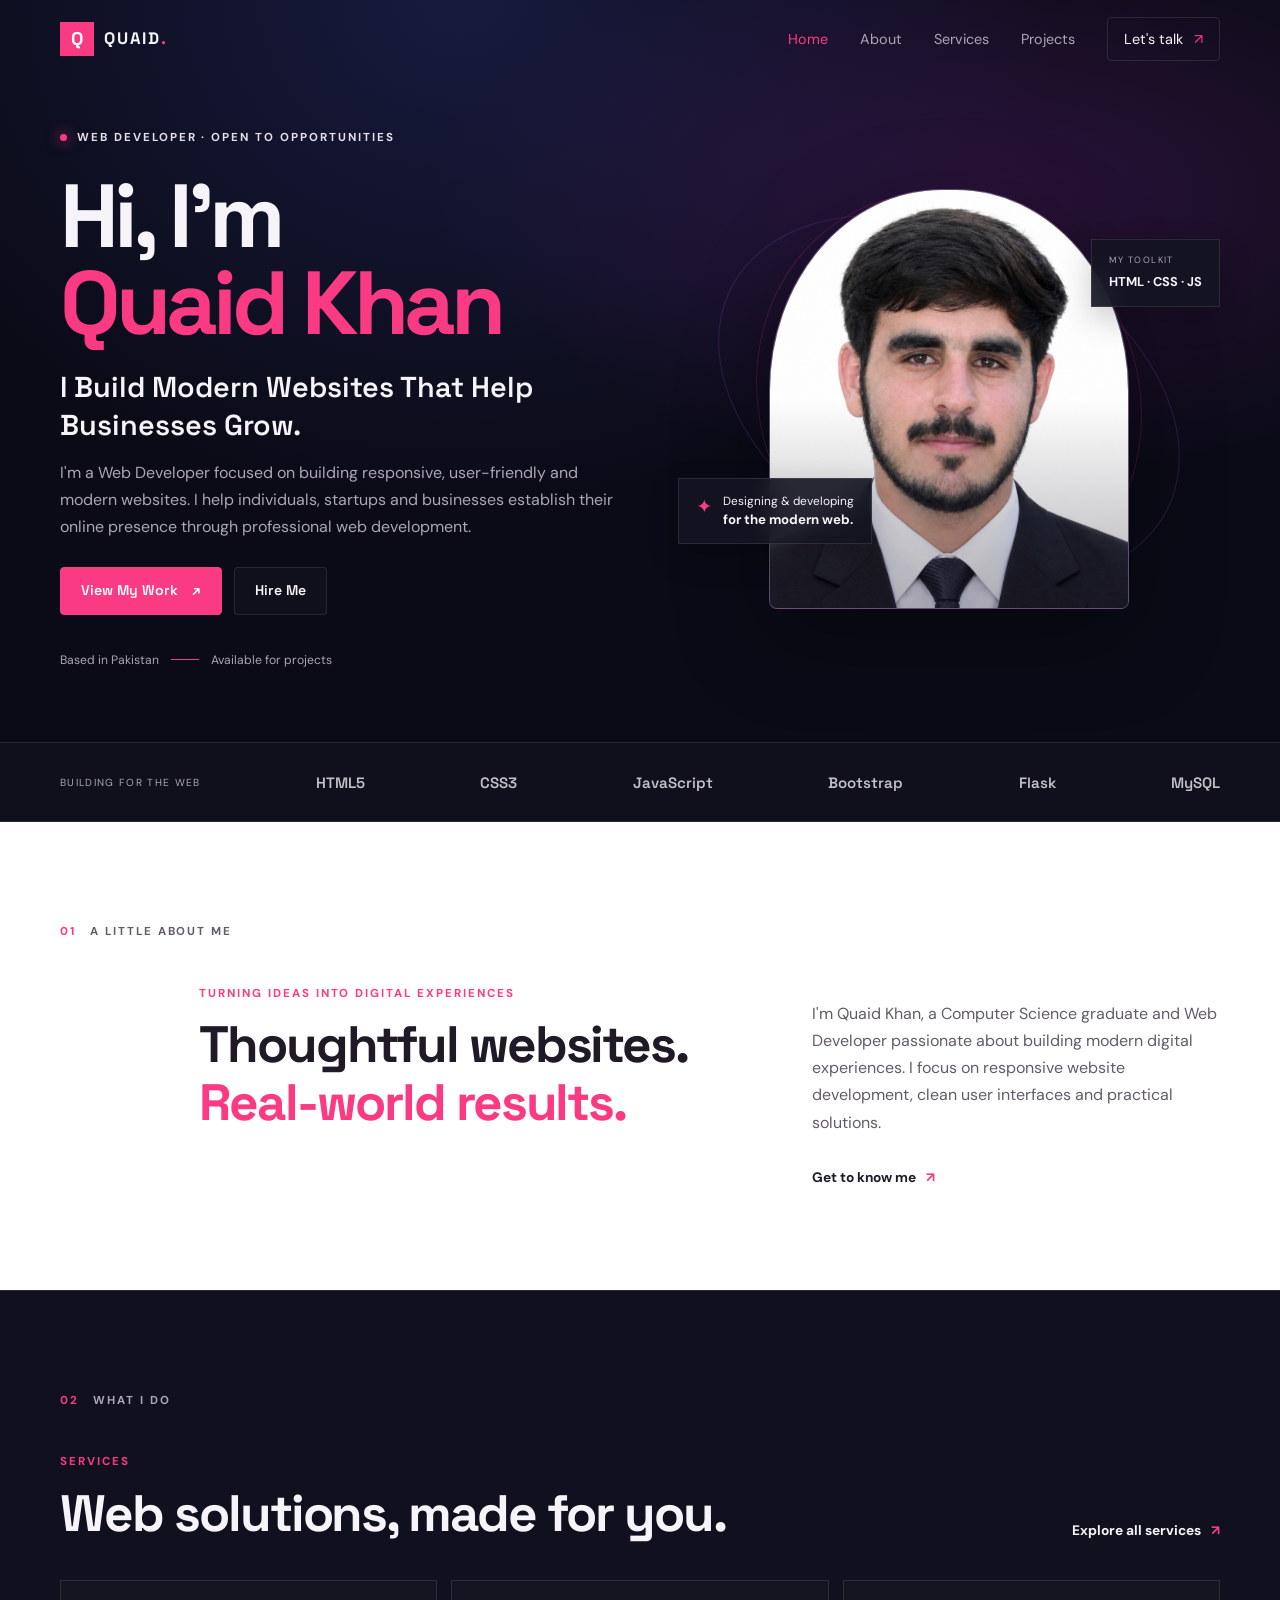
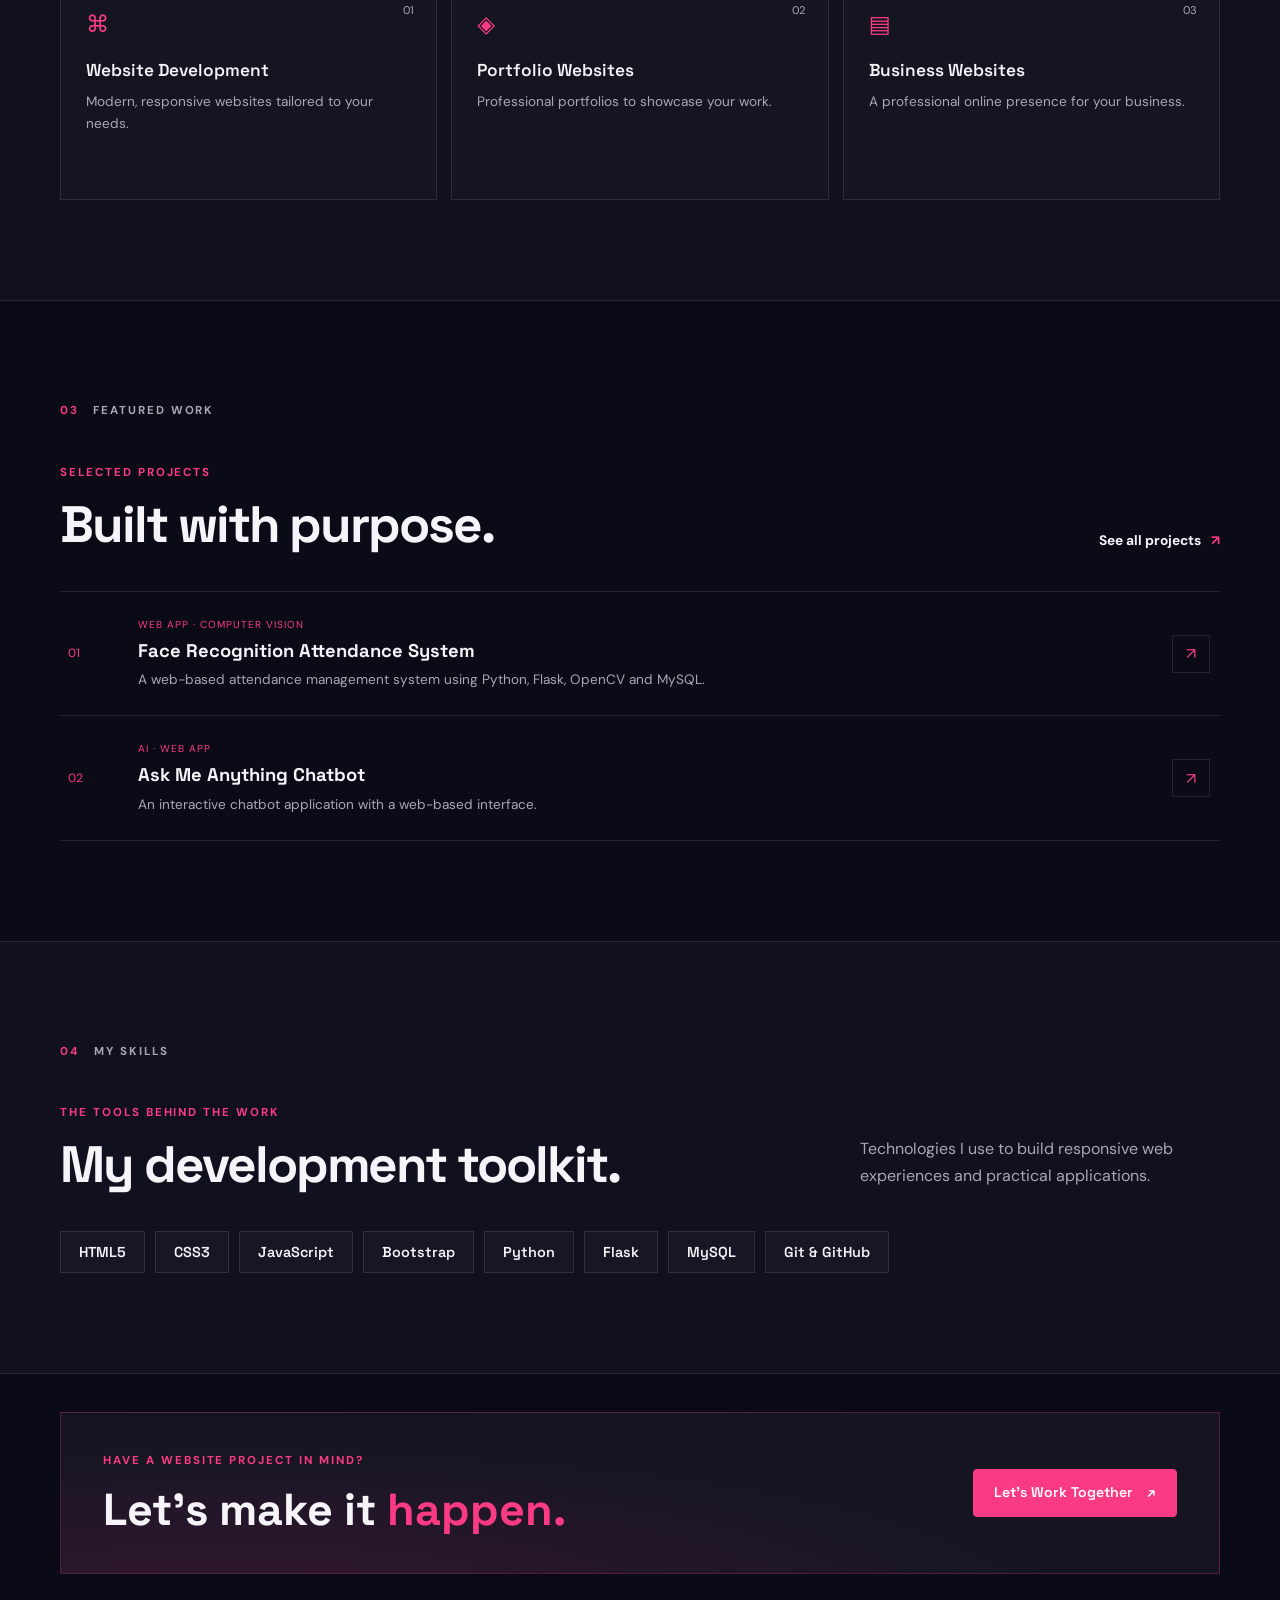
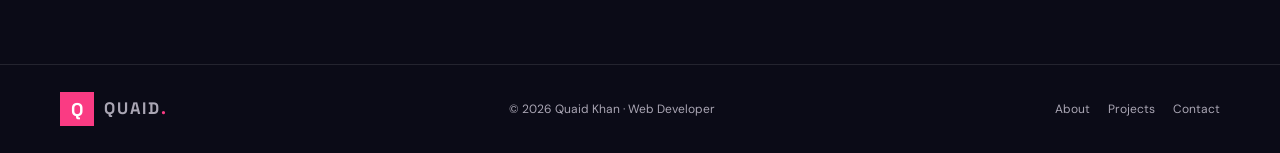
==== commit b56b2c4b: "Polish and document multi-page web developer portfolio" ====
--- a/index.html
+++ b/index.html
@@ -6,10 +6,12 @@
   <title>Quaid Khan | Web Developer</title>
   <meta name="description" content="Quaid Khan builds modern, responsive websites that help businesses grow. Explore web development services and selected projects.">
   <meta name="theme-color" content="#0b0b17">
+  <link rel="canonical" href="https://portfolio-cyan-seven-45jec47p02.vercel.app/">
   <meta property="og:title" content="Quaid Khan | Web Developer">
   <meta property="og:description" content="I build modern websites that help businesses grow.">
   <meta property="og:type" content="website">
-  <meta property="og:image" content="IMG_20260913_062808.JPG">
+  <meta property="og:image" content="https://portfolio-cyan-seven-45jec47p02.vercel.app/IMG_20260913_062808.JPG">
+  <meta name="twitter:card" content="summary_large_image">
   <link rel="icon" href="favicon.svg" type="image/svg+xml">
   <link rel="preconnect" href="https://fonts.googleapis.com">
   <link rel="preconnect" href="https://fonts.gstatic.com" crossorigin>
@@ -31,16 +33,17 @@
       <div class="hero-copy rv"><p class="eyebrow"><span class="live"></span> WEB DEVELOPER · OPEN TO OPPORTUNITIES</p>
         <h1>Hi, I'm<br><span class="accent">Quaid Khan</span></h1>
         <h2 class="hero-statement">I Build Modern Websites That Help Businesses Grow.</h2>
-        <p class="lede">I'm a Web Developer focused on creating responsive, user-friendly and modern websites. I help individuals, startups and businesses establish their online presence through professional web development.</p>
+        <p class="lede">I'm a Web Developer focused on building responsive, user-friendly and modern websites. I help individuals, startups and businesses establish their online presence through professional web development.</p>
         <div class="cta"><a class="btn primary" href="portfolio.html">View My Work <span aria-hidden="true">↗</span></a><a class="btn ghost" href="contact.html">Hire Me</a></div>
         <div class="hero-meta"><span>Based in Pakistan</span><span class="meta-line"></span><span>Available for projects</span></div>
       </div>
       <div class="hero-art rv" aria-label="Portrait and web developer introduction"><div class="orbit orbit-one"></div><div class="orbit orbit-two"></div><div class="portrait-frame"><img src="IMG_20260913_062808.JPG" alt="Portrait of Quaid Khan" fetchpriority="high"></div><div class="code-card"><span class="code-dot">✦</span><span>Designing &amp; developing<br><strong>for the modern web.</strong></span></div><div class="stack-card"><span>MY TOOLKIT</span><strong>HTML · CSS · JS</strong></div></div>
     </section>
     <div class="trust-bar" aria-label="Technologies"><div class="wrap trust-inner"><span>BUILDING FOR THE WEB</span><b>HTML5</b><b>CSS3</b><b>JavaScript</b><b>Bootstrap</b><b>Flask</b><b>MySQL</b></div></div>
-    <section class="sec wrap home-intro"><div class="section-label rv"><span>01</span> A LITTLE ABOUT ME</div><div class="home-intro-content rv"><div><p class="kicker">Turning ideas into digital experiences</p><h2>Thoughtful websites.<br><span class="accent">Real-world results.</span></h2></div><div><p class="muted">I'm Quaid Khan, a Computer Science graduate and Web Developer passionate about building modern web experiences. I focus on responsive website development, clean user interfaces and practical solutions.</p><a class="text-link" href="about.html">Get to know me <span aria-hidden="true">↗</span></a></div></div></section>
+    <section class="sec wrap home-intro"><div class="section-label rv"><span>01</span> A LITTLE ABOUT ME</div><div class="home-intro-content rv"><div><p class="kicker">Turning ideas into digital experiences</p><h2>Thoughtful websites.<br><span class="accent">Real-world results.</span></h2></div><div><p class="muted">I'm Quaid Khan, a Computer Science graduate and Web Developer passionate about building modern digital experiences. I focus on responsive website development, clean user interfaces and practical solutions.</p><a class="text-link" href="about.html">Get to know me <span aria-hidden="true">↗</span></a></div></div></section>
     <section class="sec services-section"><div class="wrap"><div class="section-label rv"><span>02</span> WHAT I DO</div><div class="section-heading rv"><div><p class="kicker">Services</p><h2>Web solutions, made for you.</h2></div><a class="text-link" href="services.html">Explore all services <span aria-hidden="true">↗</span></a></div><div class="services-grid"><article class="service-card rv"><span class="service-number">01</span><div class="service-icon">⌘</div><h3>Website Development</h3><p>Modern, responsive websites tailored to your needs.</p></article><article class="service-card rv"><span class="service-number">02</span><div class="service-icon">◈</div><h3>Portfolio Websites</h3><p>Professional portfolios to showcase your work.</p></article><article class="service-card rv"><span class="service-number">03</span><div class="service-icon">▤</div><h3>Business Websites</h3><p>A professional online presence for your business.</p></article></div></div></section>
     <section class="sec wrap"><div class="section-label rv"><span>03</span> FEATURED WORK</div><div class="section-heading rv"><div><p class="kicker">Selected projects</p><h2>Built with purpose.</h2></div><a class="text-link" href="portfolio.html">See all projects <span aria-hidden="true">↗</span></a></div><div class="project-list"><article class="project-row rv"><span class="project-index">01</span><div><span class="tag-top">WEB APP · COMPUTER VISION</span><h3>Face Recognition Attendance System</h3><p>A web-based attendance management system using Python, Flask, OpenCV and MySQL.</p></div><a class="project-link" href="portfolio.html" aria-label="View all projects">↗</a></article><article class="project-row rv"><span class="project-index">02</span><div><span class="tag-top">AI · WEB APP</span><h3>Ask Me Anything Chatbot</h3><p>An interactive chatbot application with a web-based interface.</p></div><a class="project-link" href="portfolio.html" aria-label="View all projects">↗</a></article></div></section>
+    <section class="sec skills-section"><div class="wrap skills-home"><div class="section-label rv"><span>04</span> MY SKILLS</div><div class="section-heading rv"><div><p class="kicker">The tools behind the work</p><h2>My development toolkit.</h2></div><p>Technologies I use to build responsive web experiences and practical applications.</p></div><div class="skills-cloud rv"><span>HTML5</span><span>CSS3</span><span>JavaScript</span><span>Bootstrap</span><span>Python</span><span>Flask</span><span>MySQL</span><span>Git &amp; GitHub</span></div></div></section>
     <section class="home-cta"><div class="wrap home-cta-inner rv"><div><p class="kicker">HAVE A WEBSITE PROJECT IN MIND?</p><h2>Let's make it <span class="accent">happen.</span></h2></div><a class="btn primary" href="contact.html">Let's Work Together <span aria-hidden="true">↗</span></a></div></section>
   </main>
   <footer class="foot"><div class="wrap foot-inner"><a class="brand" href="index.html"><span class="brand-mark">Q</span><span>QUAID<span class="brand-dot">.</span></span></a><span>© 2026 Quaid Khan · Web Developer</span><div class="foot-links"><a href="about.html">About</a><a href="portfolio.html">Projects</a><a href="contact.html">Contact</a></div></div></footer>
--- a/css/style.css
+++ b/css/style.css
@@ -10,8 +10,16 @@
 .home-cta{padding:38px 0 90px}.home-cta-inner{display:flex;justify-content:space-between;align-items:center;gap:25px;padding:38px 42px;border:1px solid rgba(250,59,131,.24);background:radial-gradient(ellipse at 15% 120%,rgba(180,35,112,.2),transparent 60%),var(--panel)}.home-cta h2{font-size:clamp(1.8rem,4vw,2.8rem);line-height:1.15;margin:0}.foot{border-top:1px solid var(--line)}.foot-inner{min-height:88px;display:flex;align-items:center;justify-content:space-between;gap:20px;color:var(--mute);font-size:.75rem}.foot-links{display:flex;gap:18px}.foot-links a:hover{color:var(--pink)}
 .page-hero{padding-top:90px;padding-bottom:35px}.page-hero h1{font-size:clamp(3rem,7vw,5.5rem);margin-bottom:20px}.page-hero .lede{max-width:650px}.about-page-grid{display:grid;grid-template-columns:.75fr 1fr;gap:9%;align-items:center}.about-portrait{position:relative;background:var(--panel);padding:12px;border:1px solid var(--line)}.about-portrait img{width:100%;aspect-ratio:4/5;object-fit:cover;object-position:center 20%}.about-portrait span{display:block;padding:12px 4px 0;font-size:.65rem;letter-spacing:.12em;color:var(--mute)}.about-page-copy p:not(.kicker){color:var(--mute)}.about-page-copy h2{margin-bottom:20px}.about-page-copy .btn{margin-top:12px}.values-grid{display:grid;grid-template-columns:repeat(3,1fr);gap:14px}.value-card{padding:24px;background:var(--panel);border:1px solid var(--line)}.value-card>span,.process-step>span{color:var(--pink);font-size:.75rem}.value-card h3,.process-step h3{font:600 1.1rem "Space Grotesk",sans-serif;margin:14px 0 8px}.value-card p,.process-step p{font-size:.84rem;color:var(--mute);margin:0}.skills-cloud{display:flex;flex-wrap:wrap;gap:12px}.skills-cloud span{padding:11px 18px;border:1px solid var(--line);background:var(--panel);font:600 .9rem "Space Grotesk",sans-serif}.process-grid{display:grid;grid-template-columns:repeat(4,1fr);gap:24px}.process-step{padding-top:18px;border-top:1px solid var(--pink)}.portfolio-grid{display:grid;grid-template-columns:repeat(2,1fr);gap:20px}.portfolio-card{overflow:hidden;background:var(--panel);border:1px solid var(--line);transition:transform .25s,border-color .25s}.portfolio-card:first-child{grid-column:span 2}.portfolio-art{position:relative;min-height:260px;display:grid;place-items:center;overflow:hidden;background:radial-gradient(ellipse at 50% 100%,rgba(153,45,131,.42),transparent 62%),linear-gradient(140deg,#17152c,#201329)}.portfolio-card:not(:first-child) .portfolio-art{min-height:220px}.visual-pill{position:absolute;left:20px;top:18px;z-index:2;padding:5px 9px;border:1px solid rgba(255,255,255,.2);color:#eee;font-size:.58rem;letter-spacing:.12em}.mock-window{width:73%;height:175px;border:1px solid rgba(255,255,255,.2);background:#f8f6fa;color:#262130;box-shadow:0 15px 40px rgba(0,0,0,.35)}.mock-header{height:27px;background:#282135;color:#f6f3f8;display:flex;align-items:center;gap:5px;padding:0 9px;font-size:.55rem}.mock-header i{width:5px;height:5px;border-radius:50%;background:#fb638c}.mock-header i:nth-child(2){background:#f5bd52}.mock-header i:nth-child(3){background:#65cc9a}.mock-header span{margin-left:8px}.mock-content{height:calc(100% - 27px);display:flex}.mock-side{width:22%;background:#eee9f2}.mock-panel{flex:1;padding:20px 18px}.mock-panel>b{font-size:.6rem}.mock-bars{height:62px;display:flex;align-items:end;gap:8px;padding:10px 0}.mock-bars i{width:12%;height:30%;background:#e84488}.mock-bars i:nth-child(2){height:70%}.mock-bars i:nth-child(3){height:50%}.mock-bars i:nth-child(4){height:88%}.mock-bars i:nth-child(5){height:63%}.mock-bars i:nth-child(6){height:98%}.mock-row{height:5px;background:#ded8e5;width:90%;margin-top:7px}.mock-row.short{width:62%}.portfolio-details{padding:24px}.portfolio-details h2{font:600 1.25rem/1.3 "Space Grotesk",sans-serif;margin:5px 0 10px}.portfolio-details p{color:var(--mute);font-size:.87rem}.tags{list-style:none;padding:0;margin:13px 0 0;display:flex;flex-wrap:wrap;gap:7px}.tags li{padding:4px 9px;border:1px solid var(--line);color:var(--mute);font-size:.67rem}.chatbot-art{background:radial-gradient(ellipse at 50% 100%,rgba(66,69,159,.38),transparent 62%),linear-gradient(140deg,#111629,#1d1730)}.chat-preview{width:min(310px,78%);padding:13px;background:rgba(13,13,26,.88);border:1px solid rgba(255,255,255,.18);font-size:.57rem}.chat-title{display:flex;align-items:center;gap:8px;padding-bottom:10px;border-bottom:1px solid var(--line)}.chat-avatar{width:22px;height:22px;display:grid;place-items:center;background:var(--pink);border-radius:50%}.chat-title i{margin-left:auto;width:6px;height:6px;background:#58d69a;border-radius:50%}.chat-bubble{width:84%;padding:8px;margin-top:10px;background:#211e30}.chat-bubble.reply{margin-left:auto;background:#50214b}.chat-input{margin-top:12px;padding:7px 9px;border:1px solid var(--line);color:var(--mute)}.chat-input b{float:right;color:var(--pink)}.website-art{background:radial-gradient(ellipse at 50% 100%,rgba(184,75,94,.34),transparent 62%),linear-gradient(140deg,#2c1a31,#151629)}.web-preview{width:73%;height:175px;background:#fff;color:#222}.web-nav{height:30px;display:flex;justify-content:space-between;align-items:center;padding:0 12px;border-bottom:1px solid #eee;font-size:.47rem}.web-nav b{font-size:.58rem}.web-hero{height:105px;padding:16px 19px;background:linear-gradient(110deg,#f8f4f4,#f6e8ed)}.web-hero small{display:block;font-size:.4rem;color:#ae3268;letter-spacing:.13em}.web-hero>b{display:block;font:700 1.15rem/1.04 "Space Grotesk";margin-top:6px}.web-hero>i{float:right;margin-top:-30px;padding:5px 8px;background:#e83d7c;color:#fff;font-size:.43rem;font-style:normal}.web-blocks{display:flex;gap:7px;padding:10px 12px}.web-blocks i{height:18px;flex:1;background:#f0edf1}
 .contact-layout{display:grid;grid-template-columns:.8fr 1fr;gap:9%;align-items:start}.contact-details h2{margin-bottom:17px}.contact-details>p:not(.kicker){max-width:420px}.contact-method{display:grid;gap:3px;padding:15px 0;border-bottom:1px solid var(--line)}.contact-method span{font-size:.68rem;color:var(--mute);text-transform:uppercase;letter-spacing:.12em}.contact-method a{font-size:.92rem}.contact-method a:hover{color:var(--pink)}.contact-form{padding:28px;background:var(--panel);border:1px solid var(--line)}.form-row{display:grid;gap:7px;margin-bottom:17px}.form-row label{font-size:.79rem;font-weight:600}.form-row input,.form-row select,.form-row textarea{width:100%;min-height:46px;padding:11px 12px;background:var(--bg);border:1px solid var(--line);border-radius:2px;color:var(--text);font:inherit;font-size:.86rem}.form-row textarea{resize:vertical;min-height:125px}.form-row input::placeholder,.form-row textarea::placeholder{color:var(--mute)}.form-row input:focus,.form-row select:focus,.form-row textarea:focus{outline:1px solid var(--pink);border-color:var(--pink)}.contact-form button{width:100%}.form-note{font-size:.72rem;color:var(--mute);margin:12px 0 0}.form-note.error{color:#ff829a}.form-note.success{color:#72d7a3}
-.rv{opacity:0;transform:translateY(22px);transition:opacity .65s ease,transform .65s cubic-bezier(.2,.7,.2,1)}.rv.in{opacity:1;transform:none}.services-grid .rv:nth-child(2),.portfolio-grid .rv:nth-child(2){transition-delay:.08s}.services-grid .rv:nth-child(3),.portfolio-grid .rv:nth-child(3){transition-delay:.16s}
+/* KOYTA-inspired refinement: restrained navy-purple hero, light editorial about section, and ample whitespace. */
+body::before{height:690px;background:radial-gradient(ellipse at 78% 28%,rgba(109,35,129,.3),transparent 40%),radial-gradient(ellipse at 36% 0,rgba(44,55,132,.35),transparent 52%)}
+.home-intro{width:100%;padding-inline:max(22px,calc((100vw - var(--max))/2));background:#fff;color:#201a27}
+.home-intro .section-label,.home-intro .muted{color:#635b68}.home-intro .home-intro-content>div:last-child p{color:#635b68}
+.about-page-grid{width:100%;padding-inline:max(22px,calc((100vw - var(--max))/2));background:#fff;color:#201a27}
+.about-page-grid .about-page-copy p:not(.kicker){color:#635b68}.about-page-grid .about-portrait{background:#f7f4f8;border-color:#e8e1eb}.about-page-grid .about-portrait span{color:#635b68}
+.skills-home .section-heading>p{max-width:360px;color:var(--mute)}.skills-home .skills-cloud{gap:10px}.skills-home .skills-cloud span{background:rgba(255,255,255,.025)}
+/* JavaScript enhances reveal transitions; content remains visible when scripts are disabled. */
+.js .rv{opacity:0;transform:translateY(18px);transition:opacity .55s ease,transform .55s ease}.js .rv.in{opacity:1;transform:none}
 @media(max-width:850px){.hero{grid-template-columns:1fr .8fr;gap:15px;min-height:590px}.portrait-frame{height:355px;width:min(300px,70vw)}.orbit-one{width:350px;height:350px}.orbit-two{width:390px;height:280px}.code-card{left:-15px;bottom:55px}.stack-card{right:-5px}.trust-inner{flex-wrap:wrap;justify-content:center;padding-block:18px}.trust-inner>span{width:100%;text-align:center}.services-grid{grid-template-columns:repeat(2,1fr)}.home-intro-content{padding-left:4%;gap:7%}.about-page-grid{gap:5%}.process-grid{grid-template-columns:repeat(2,1fr)}}
-@media(max-width:640px){.wrap{width:min(var(--max),calc(100% - 34px))}.nav{height:68px}.burger{display:grid;place-items:center;width:38px;height:38px;border:1px solid var(--line);background:var(--panel);color:var(--text);font-size:1.1rem}.links{position:absolute;top:68px;left:0;right:0;display:none;align-items:stretch;gap:0;padding:10px 20px 18px;background:var(--bg);border-bottom:1px solid var(--line)}.links.open{display:flex;flex-direction:column}.links>a{padding:11px 4px}.links .nav-contact{margin-top:6px;text-align:center}.hero{grid-template-columns:1fr;padding-top:42px;padding-bottom:55px;gap:22px;text-align:center}.hero-copy{order:2}.hero-art{order:1;min-height:325px}.portrait-frame{height:300px;width:250px}.orbit-one{width:310px;height:310px}.orbit-two{width:330px;height:240px}.code-card{left:0;bottom:30px;text-align:left}.stack-card{right:0;top:25px}.eyebrow{justify-content:center;font-size:.61rem}.hero h1{font-size:clamp(3.1rem,15vw,4.4rem)}.hero-statement{margin-inline:auto}.lede{font-size:.94rem}.cta{justify-content:center}.hero-meta{justify-content:center;font-size:.68rem;margin-top:24px}.trust-inner{gap:13px 20px}.trust-inner b{font-size:.8rem}.trust-inner>span{font-size:.58rem}.sec{padding:72px 0}.page-hero{padding-top:65px;padding-bottom:18px}.page-hero h1{font-size:clamp(2.8rem,13vw,4rem)}.section-label{margin-bottom:28px}.home-intro-content,.about-page-grid,.contact-layout{grid-template-columns:1fr;gap:25px;padding-left:0}.home-intro h2,.about-page-copy h2,.section-heading h2,.contact-details h2{font-size:2.2rem}.section-heading{display:block}.section-heading>.text-link,.section-heading>p{margin-top:12px}.services-grid,.values-grid{grid-template-columns:1fr 1fr;gap:10px}.service-card{min-height:220px;padding:19px 16px}.service-card h2,.service-card h3{font-size:.96rem}.service-card p{font-size:.78rem}.service-number{right:14px;top:14px}.service-card>a{right:14px;bottom:12px}.project-row{grid-template-columns:30px 1fr 35px;gap:10px;padding:18px 0}.project-row h3{font-size:1rem}.project-row p{font-size:.78rem}.home-cta{padding:20px 0 60px}.home-cta-inner{display:grid;text-align:center;justify-items:center;padding:30px 18px}.foot-inner{flex-wrap:wrap;justify-content:center;padding:20px 0;text-align:center}.foot-inner>.brand{width:100%;justify-content:center}.foot-links{width:100%;justify-content:center}.about-portrait{max-width:390px;margin:auto}.process-grid{gap:22px 15px}.portfolio-grid{grid-template-columns:1fr}.portfolio-card:first-child{grid-column:auto}.portfolio-art,.portfolio-card:not(:first-child) .portfolio-art{min-height:215px}.portfolio-details{padding:19px}.contact-form{padding:20px}}
+@media(max-width:640px){.wrap{width:min(var(--max),calc(100% - 34px))}.nav{height:68px}.burger{display:grid;place-items:center;width:38px;height:38px;border:1px solid var(--line);background:var(--panel);color:var(--text);font-size:1.1rem}.links{position:absolute;top:68px;left:0;right:0;display:none;align-items:stretch;gap:0;padding:10px 20px 18px;background:var(--bg);border-bottom:1px solid var(--line)}.links.open{display:flex;flex-direction:column}.links>a{padding:11px 4px}.links .nav-contact{margin-top:6px;text-align:center}.hero{grid-template-columns:1fr;padding-top:42px;padding-bottom:55px;gap:22px;text-align:center}.hero-copy{order:2}.hero-art{order:1;min-height:325px}.portrait-frame{height:300px;width:250px}.orbit-one{width:310px;height:310px}.orbit-two{width:330px;height:240px}.code-card{left:0;bottom:30px;text-align:left}.stack-card{right:0;top:25px}.eyebrow{justify-content:center;font-size:.61rem}.hero h1{font-size:clamp(3.1rem,15vw,4.4rem)}.hero-statement{margin-inline:auto}.lede{font-size:.94rem}.cta{justify-content:center}.hero-meta{justify-content:center;font-size:.68rem;margin-top:24px}.trust-inner{gap:13px 20px}.trust-inner b{font-size:.8rem}.trust-inner>span{font-size:.58rem}.sec{padding:72px 0}.page-hero{padding-top:65px;padding-bottom:18px}.page-hero h1{font-size:clamp(2.8rem,13vw,4rem)}.section-label{margin-bottom:28px}.home-intro-content,.about-page-grid,.contact-layout{grid-template-columns:1fr;gap:25px;padding-left:0}.home-intro{padding-inline:17px}.about-page-grid{padding-inline:17px}.home-intro h2,.about-page-copy h2,.section-heading h2,.contact-details h2{font-size:2.2rem}.section-heading{display:block}.section-heading>.text-link,.section-heading>p{margin-top:12px}.services-grid,.values-grid{grid-template-columns:1fr 1fr;gap:10px}.service-card{min-height:220px;padding:19px 16px}.service-card h2,.service-card h3{font-size:.96rem}.service-card p{font-size:.78rem}.service-number{right:14px;top:14px}.service-card>a{right:14px;bottom:12px}.project-row{grid-template-columns:30px 1fr 35px;gap:10px;padding:18px 0}.project-row h3{font-size:1rem}.project-row p{font-size:.78rem}.home-cta{padding:20px 0 60px}.home-cta-inner{display:grid;text-align:center;justify-items:center;padding:30px 18px}.foot-inner{flex-wrap:wrap;justify-content:center;padding:20px 0;text-align:center}.foot-inner>.brand{width:100%;justify-content:center}.foot-links{width:100%;justify-content:center}.about-portrait{max-width:390px;margin:auto}.process-grid{gap:22px 15px}.portfolio-grid{grid-template-columns:1fr}.portfolio-card:first-child{grid-column:auto}.portfolio-art,.portfolio-card:not(:first-child) .portfolio-art{min-height:215px}.portfolio-details{padding:19px}.contact-form{padding:20px}}
 @media(max-width:390px){.services-grid,.values-grid{grid-template-columns:1fr}.service-card{min-height:190px}.hero-meta{gap:7px;font-size:.62rem}.code-card{left:-5px;padding:10px}.stack-card{right:-5px;padding:10px}.trust-inner{gap:10px 15px}.process-grid{grid-template-columns:1fr}}
-@media(prefers-reduced-motion:reduce){*,*::before,*::after{scroll-behavior:auto!important;animation-duration:.01ms!important;animation-iteration-count:1!important;transition-duration:.01ms!important}.rv{opacity:1;transform:none}}
+@media(prefers-reduced-motion:reduce){*,*::before,*::after{scroll-behavior:auto!important;animation-duration:.01ms!important;animation-iteration-count:1!important;transition-duration:.01ms!important}.rv,.js .rv{opacity:1;transform:none}}
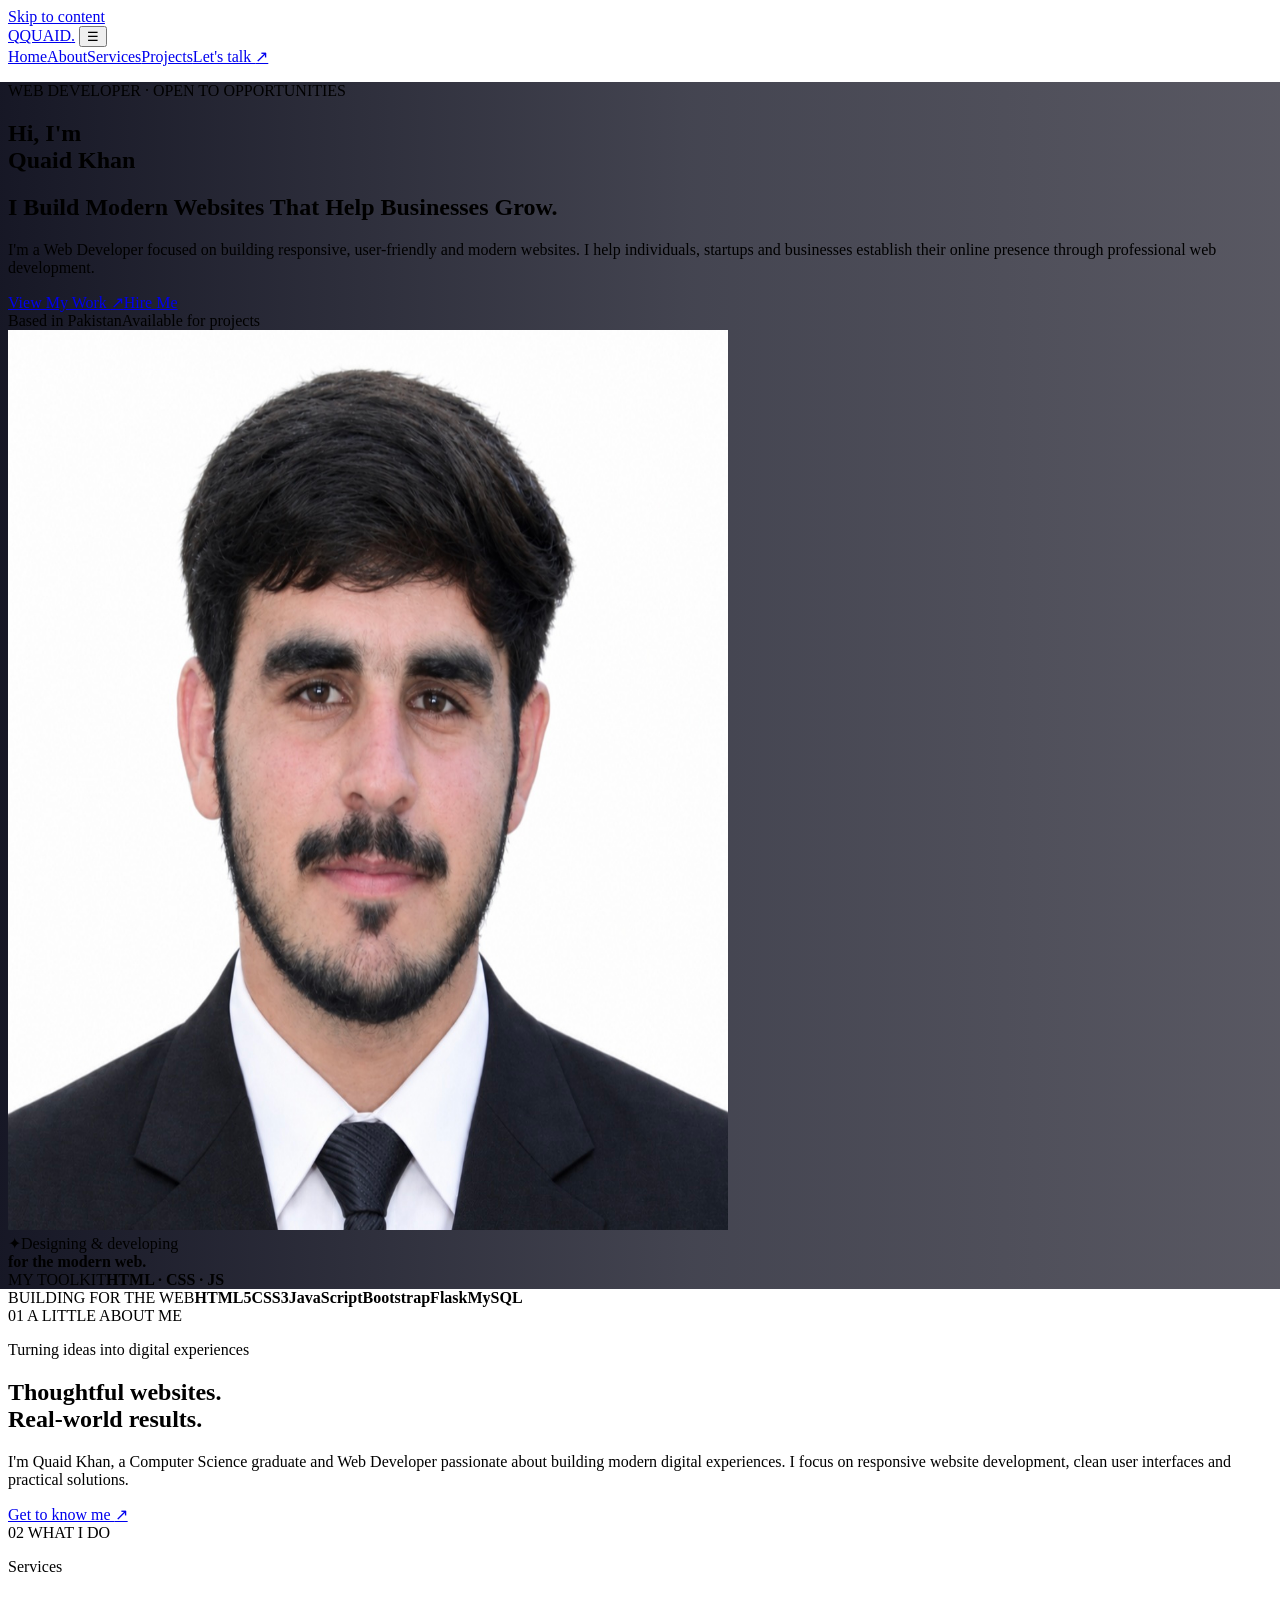
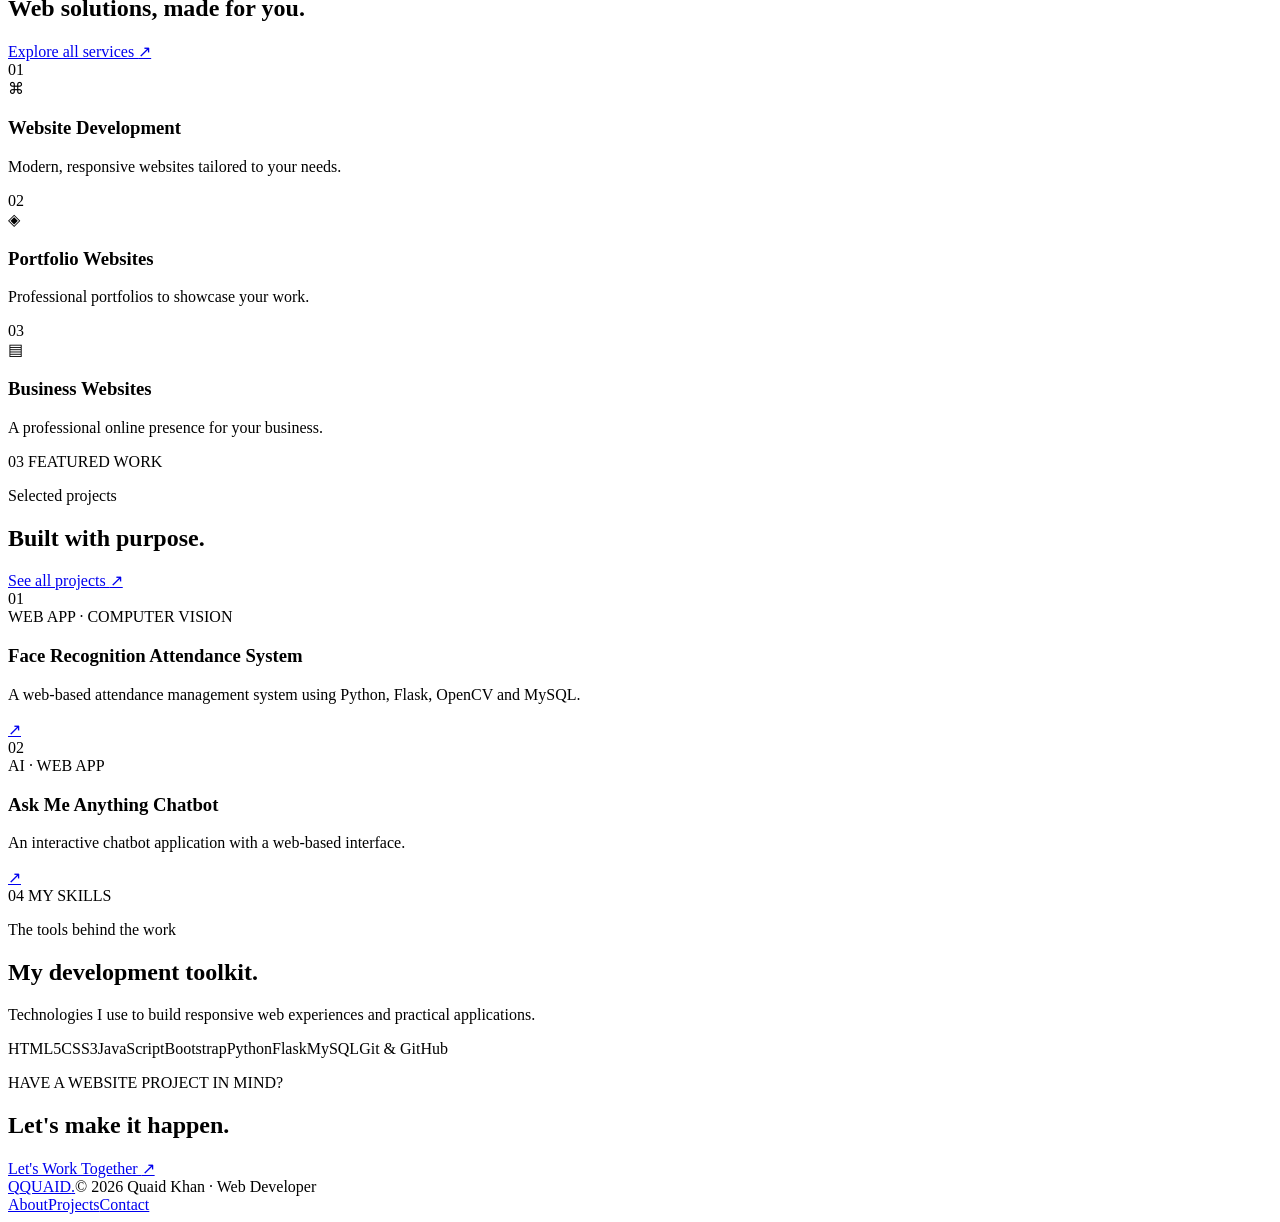
==== commit 70cfd4b5: "Display supplied Unsplash images on portfolio pages" ====
--- a/index.html
+++ b/index.html
@@ -24,9 +24,7 @@
   <header class="nav-wrap" id="hdr"><nav class="nav wrap" aria-label="Primary navigation">
     <a class="brand" href="index.html" aria-label="Quaid Khan home"><span class="brand-mark">Q</span><span>QUAID<span class="brand-dot">.</span></span></a>
     <button class="icon-btn burger" id="burger" type="button" aria-expanded="false" aria-controls="menu" aria-label="Open menu">☰</button>
-    <div class="links" id="menu">
-      <a href="index.html" aria-current="page">Home</a><a href="about.html">About</a><a href="services.html">Services</a><a href="portfolio.html">Projects</a><a class="nav-contact" href="contact.html">Let's talk <span aria-hidden="true">↗</span></a>
-    </div>
+    <div class="links" id="menu"><a href="index.html" aria-current="page">Home</a><a href="about.html">About</a><a href="services.html">Services</a><a href="portfolio.html">Projects</a><a class="nav-contact" href="contact.html">Let's talk <span aria-hidden="true">↗</span></a></div>
   </nav></header>
   <main id="main">
     <section class="hero wrap" id="top">
@@ -37,7 +35,7 @@
         <div class="cta"><a class="btn primary" href="portfolio.html">View My Work <span aria-hidden="true">↗</span></a><a class="btn ghost" href="contact.html">Hire Me</a></div>
         <div class="hero-meta"><span>Based in Pakistan</span><span class="meta-line"></span><span>Available for projects</span></div>
       </div>
-      <div class="hero-art rv" aria-label="Portrait and web developer introduction"><div class="orbit orbit-one"></div><div class="orbit orbit-two"></div><div class="portrait-frame"><img src="IMG_20260913_062808.JPG" alt="Portrait of Quaid Khan" fetchpriority="high"></div><div class="code-card"><span class="code-dot">✦</span><span>Designing &amp; developing<br><strong>for the modern web.</strong></span></div><div class="stack-card"><span>MY TOOLKIT</span><strong>HTML · CSS · JS</strong></div></div>
+      <div class="hero-art rv" aria-label="Portrait and web developer introduction"><div class="orbit orbit-one"></div><div class="orbit orbit-two"></div><div class="portrait-frame"><img src="IMG_20260913_062808.JPG" alt="Portrait of Quaid Khan" fetchpriority="high" width="720" height="900"></div><div class="code-card"><span class="code-dot">✦</span><span>Designing &amp; developing<br><strong>for the modern web.</strong></span></div><div class="stack-card"><span>MY TOOLKIT</span><strong>HTML · CSS · JS</strong></div></div>
     </section>
     <div class="trust-bar" aria-label="Technologies"><div class="wrap trust-inner"><span>BUILDING FOR THE WEB</span><b>HTML5</b><b>CSS3</b><b>JavaScript</b><b>Bootstrap</b><b>Flask</b><b>MySQL</b></div></div>
     <section class="sec wrap home-intro"><div class="section-label rv"><span>01</span> A LITTLE ABOUT ME</div><div class="home-intro-content rv"><div><p class="kicker">Turning ideas into digital experiences</p><h2>Thoughtful websites.<br><span class="accent">Real-world results.</span></h2></div><div><p class="muted">I'm Quaid Khan, a Computer Science graduate and Web Developer passionate about building modern digital experiences. I focus on responsive website development, clean user interfaces and practical solutions.</p><a class="text-link" href="about.html">Get to know me <span aria-hidden="true">↗</span></a></div></div></section>
--- a/css/style.css
+++ b/css/style.css
@@ -1,25 +1,11 @@
-:root{color-scheme:dark;--bg:#0b0b17;--bg2:#10101f;--panel:#151522;--line:rgba(255,255,255,.1);--text:#f6f4f8;--mute:#aaa6b4;--pink:#fa3b83;--purple:#9d4edd;--max:1160px}
-[data-theme=light]{color-scheme:light;--bg:#faf8fc;--bg2:#f1edf6;--panel:#fff;--line:rgba(25,15,40,.12);--text:#1b1422;--mute:#655c6d;--pink:#d8266c;--purple:#7e3fc1}
-*{box-sizing:border-box}html{scroll-behavior:smooth;scroll-padding-top:82px}body{margin:0;background:var(--bg);color:var(--text);font:400 16px/1.7 "DM Sans",system-ui,sans-serif;-webkit-font-smoothing:antialiased;overflow-x:hidden}body::before{content:"";position:absolute;z-index:-1;inset:0 0 auto;height:760px;background:radial-gradient(ellipse at 76% 32%,rgba(115,28,105,.34),transparent 42%),radial-gradient(ellipse at 46% 0,rgba(42,35,109,.42),transparent 55%);pointer-events:none}h1,h2,h3,.brand,.btn{font-family:"Space Grotesk",sans-serif}a{color:inherit;text-decoration:none}img{display:block;max-width:100%}:focus-visible{outline:2px solid var(--pink);outline-offset:4px}.wrap{width:min(var(--max),calc(100% - 44px));margin-inline:auto}.skip{position:absolute;left:-9999px;top:1rem;background:var(--pink);color:#fff;padding:.6rem 1rem;z-index:100}.skip:focus{left:1rem}.accent{color:var(--pink)}.muted{color:var(--mute)}
-.nav-wrap{position:sticky;top:0;z-index:50;transition:.25s}.nav-wrap.scrolled{background:color-mix(in srgb,var(--bg) 88%,transparent);backdrop-filter:blur(16px);border-bottom:1px solid var(--line)}.nav{height:78px;display:flex;align-items:center;justify-content:space-between}.brand{display:flex;align-items:center;gap:10px;font-weight:700;letter-spacing:.11em;font-size:1.04rem}.brand-mark{display:grid;place-items:center;width:34px;height:34px;color:#fff;background:var(--pink);font-size:1.15rem;letter-spacing:0}.brand-dot{color:var(--pink)}.links{display:flex;align-items:center;gap:32px;color:var(--mute);font-size:.9rem}.links a{transition:color .2s}.links a:hover,.links a[aria-current=page],.text-link:hover{color:var(--pink)}.links .nav-contact{border:1px solid var(--line);padding:9px 16px;border-radius:4px;color:var(--text)}.nav-contact span{color:var(--pink);margin-left:7px}.icon-btn{display:none}
-.hero{min-height:640px;display:grid;grid-template-columns:1fr .95fr;align-items:center;gap:48px;padding-top:50px;padding-bottom:72px}.hero-copy{position:relative;z-index:2}.eyebrow,.kicker,.section-label{font-size:.72rem;font-weight:700;letter-spacing:.17em}.eyebrow{display:flex;align-items:center;gap:10px;color:#e5dfea;margin:0 0 25px}.live{width:7px;height:7px;border-radius:50%;background:var(--pink);box-shadow:0 0 14px var(--pink)}h1{font-size:clamp(3.2rem,7vw,5.7rem);line-height:.98;letter-spacing:-.055em;margin:0 0 21px}.hero-statement{font:600 clamp(1.35rem,2.4vw,1.8rem)/1.3 "Space Grotesk",sans-serif;max-width:540px;margin:0 0 15px}.lede{color:var(--mute);max-width:600px;font-size:1rem;margin:0 0 26px}.cta{display:flex;flex-wrap:wrap;gap:12px}.btn{display:inline-flex;align-items:center;justify-content:center;gap:14px;min-height:48px;padding:11px 20px;font-size:.88rem;font-weight:600;border:1px solid var(--line);border-radius:4px;transition:transform .2s,border-color .2s,background .2s;cursor:pointer}.btn:hover{transform:translateY(-3px);border-color:var(--pink)}.btn.primary{border-color:var(--pink);background:var(--pink);color:#fff}.btn.primary:hover{background:#e72d75}.btn.ghost{background:rgba(255,255,255,.025)}.hero-meta{display:flex;align-items:center;gap:12px;margin-top:35px;color:var(--mute);font-size:.76rem}.meta-line{height:1px;width:28px;background:var(--pink)}
-.hero-art{position:relative;min-height:450px;display:grid;place-items:center}.portrait-frame{position:relative;z-index:1;width:min(360px,75vw);height:420px;overflow:hidden;border-radius:48% 48% 8px 8px;border:1px solid rgba(255,255,255,.2);background:linear-gradient(145deg,#502357,#202342);box-shadow:0 25px 90px rgba(0,0,0,.4)}.portrait-frame::after{content:"";position:absolute;inset:50% 0 0;background:linear-gradient(transparent,rgba(14,9,23,.32));pointer-events:none}.portrait-frame img{width:100%;height:100%;object-fit:cover;object-position:center 25%}.orbit{position:absolute;width:420px;height:420px;border:1px solid rgba(250,59,131,.22);border-radius:50%}.orbit-one{transform:rotate(-25deg) scaleX(.9)}.orbit-two{width:490px;height:330px;transform:rotate(27deg);border-color:rgba(157,78,221,.22)}.code-card,.stack-card{position:absolute;z-index:2;padding:14px 17px;border:1px solid var(--line);background:color-mix(in srgb,var(--panel) 90%,transparent);backdrop-filter:blur(12px);box-shadow:0 12px 32px rgba(0,0,0,.2);font-size:.74rem;line-height:1.45}.code-card{left:0;bottom:80px;display:flex;align-items:flex-start;gap:11px}.code-card strong{font-size:.83rem}.code-dot{color:var(--pink);font-size:1.2rem}.stack-card{right:0;top:65px;display:grid;gap:6px}.stack-card span{font-size:.57rem;letter-spacing:.15em;color:var(--mute)}.stack-card strong{font-size:.8rem}
-.trust-bar{border-block:1px solid var(--line);background:rgba(255,255,255,.018)}.trust-inner{min-height:78px;display:flex;align-items:center;justify-content:space-between;gap:18px}.trust-inner>span{font-size:.64rem;letter-spacing:.13em;color:var(--mute)}.trust-inner b{font:600 .94rem "Space Grotesk",sans-serif;color:color-mix(in srgb,var(--text) 78%,transparent)}
-.sec{padding:100px 0}.section-label{display:flex;align-items:center;gap:14px;color:var(--mute);margin-bottom:42px}.section-label span{color:var(--pink)}.kicker{color:var(--pink);text-transform:uppercase;margin:0 0 13px}.home-intro-content{display:grid;grid-template-columns:1fr .8fr;gap:10%;padding-left:12%}.home-intro h2,.about-page-copy h2,.section-heading h2,.contact-details h2{font-size:clamp(2rem,4vw,3.3rem);line-height:1.12;letter-spacing:-.04em;margin:0}.home-intro-content>div:last-child p{color:var(--mute)}.text-link{display:inline-flex;gap:10px;align-items:center;margin-top:14px;font-size:.86rem;font-weight:700;transition:color .2s}.text-link span{color:var(--pink)}
-.services-section,.skills-section{background:var(--bg2);border-block:1px solid var(--line)}.section-heading{display:flex;justify-content:space-between;align-items:end;gap:32px;margin-bottom:38px}.section-heading>p{max-width:370px;color:var(--mute);margin:0 0 4px}.services-grid{display:grid;grid-template-columns:repeat(3,1fr);gap:14px}.service-card{min-height:220px;padding:25px 25px 22px;position:relative;background:var(--panel);border:1px solid var(--line);transition:transform .25s,border-color .25s}.service-card:hover,.project-card:hover,.portfolio-card:hover{transform:translateY(-5px);border-color:rgba(250,59,131,.55)}.service-number{position:absolute;right:22px;top:20px;color:var(--mute);font-size:.7rem}.service-icon{color:var(--pink);font-size:1.45rem;line-height:1;margin:7px 0 22px}.service-card h2,.service-card h3{font:600 1.08rem/1.35 "Space Grotesk",sans-serif;margin:0 0 9px}.service-card p{color:var(--mute);font-size:.85rem;line-height:1.65;margin:0;max-width:360px}.service-card>a{position:absolute;right:21px;bottom:18px;color:var(--pink);font-size:1.1rem}.services-grid-large .service-card{min-height:245px}.project-list{border-top:1px solid var(--line)}.project-row{display:grid;grid-template-columns:50px 1fr 40px;gap:20px;align-items:center;padding:24px 8px;border-bottom:1px solid var(--line)}.project-index{color:var(--pink);font-size:.75rem}.project-row h3{font-size:1.15rem;margin:2px 0}.project-row p{color:var(--mute);font-size:.85rem;margin:0}.tag-top{display:block;color:var(--pink);font-size:.63rem;letter-spacing:.1em;text-transform:uppercase}.project-link{width:38px;height:38px;display:grid;place-items:center;border:1px solid var(--line);color:var(--pink)}
-.home-cta{padding:38px 0 90px}.home-cta-inner{display:flex;justify-content:space-between;align-items:center;gap:25px;padding:38px 42px;border:1px solid rgba(250,59,131,.24);background:radial-gradient(ellipse at 15% 120%,rgba(180,35,112,.2),transparent 60%),var(--panel)}.home-cta h2{font-size:clamp(1.8rem,4vw,2.8rem);line-height:1.15;margin:0}.foot{border-top:1px solid var(--line)}.foot-inner{min-height:88px;display:flex;align-items:center;justify-content:space-between;gap:20px;color:var(--mute);font-size:.75rem}.foot-links{display:flex;gap:18px}.foot-links a:hover{color:var(--pink)}
-.page-hero{padding-top:90px;padding-bottom:35px}.page-hero h1{font-size:clamp(3rem,7vw,5.5rem);margin-bottom:20px}.page-hero .lede{max-width:650px}.about-page-grid{display:grid;grid-template-columns:.75fr 1fr;gap:9%;align-items:center}.about-portrait{position:relative;background:var(--panel);padding:12px;border:1px solid var(--line)}.about-portrait img{width:100%;aspect-ratio:4/5;object-fit:cover;object-position:center 20%}.about-portrait span{display:block;padding:12px 4px 0;font-size:.65rem;letter-spacing:.12em;color:var(--mute)}.about-page-copy p:not(.kicker){color:var(--mute)}.about-page-copy h2{margin-bottom:20px}.about-page-copy .btn{margin-top:12px}.values-grid{display:grid;grid-template-columns:repeat(3,1fr);gap:14px}.value-card{padding:24px;background:var(--panel);border:1px solid var(--line)}.value-card>span,.process-step>span{color:var(--pink);font-size:.75rem}.value-card h3,.process-step h3{font:600 1.1rem "Space Grotesk",sans-serif;margin:14px 0 8px}.value-card p,.process-step p{font-size:.84rem;color:var(--mute);margin:0}.skills-cloud{display:flex;flex-wrap:wrap;gap:12px}.skills-cloud span{padding:11px 18px;border:1px solid var(--line);background:var(--panel);font:600 .9rem "Space Grotesk",sans-serif}.process-grid{display:grid;grid-template-columns:repeat(4,1fr);gap:24px}.process-step{padding-top:18px;border-top:1px solid var(--pink)}.portfolio-grid{display:grid;grid-template-columns:repeat(2,1fr);gap:20px}.portfolio-card{overflow:hidden;background:var(--panel);border:1px solid var(--line);transition:transform .25s,border-color .25s}.portfolio-card:first-child{grid-column:span 2}.portfolio-art{position:relative;min-height:260px;display:grid;place-items:center;overflow:hidden;background:radial-gradient(ellipse at 50% 100%,rgba(153,45,131,.42),transparent 62%),linear-gradient(140deg,#17152c,#201329)}.portfolio-card:not(:first-child) .portfolio-art{min-height:220px}.visual-pill{position:absolute;left:20px;top:18px;z-index:2;padding:5px 9px;border:1px solid rgba(255,255,255,.2);color:#eee;font-size:.58rem;letter-spacing:.12em}.mock-window{width:73%;height:175px;border:1px solid rgba(255,255,255,.2);background:#f8f6fa;color:#262130;box-shadow:0 15px 40px rgba(0,0,0,.35)}.mock-header{height:27px;background:#282135;color:#f6f3f8;display:flex;align-items:center;gap:5px;padding:0 9px;font-size:.55rem}.mock-header i{width:5px;height:5px;border-radius:50%;background:#fb638c}.mock-header i:nth-child(2){background:#f5bd52}.mock-header i:nth-child(3){background:#65cc9a}.mock-header span{margin-left:8px}.mock-content{height:calc(100% - 27px);display:flex}.mock-side{width:22%;background:#eee9f2}.mock-panel{flex:1;padding:20px 18px}.mock-panel>b{font-size:.6rem}.mock-bars{height:62px;display:flex;align-items:end;gap:8px;padding:10px 0}.mock-bars i{width:12%;height:30%;background:#e84488}.mock-bars i:nth-child(2){height:70%}.mock-bars i:nth-child(3){height:50%}.mock-bars i:nth-child(4){height:88%}.mock-bars i:nth-child(5){height:63%}.mock-bars i:nth-child(6){height:98%}.mock-row{height:5px;background:#ded8e5;width:90%;margin-top:7px}.mock-row.short{width:62%}.portfolio-details{padding:24px}.portfolio-details h2{font:600 1.25rem/1.3 "Space Grotesk",sans-serif;margin:5px 0 10px}.portfolio-details p{color:var(--mute);font-size:.87rem}.tags{list-style:none;padding:0;margin:13px 0 0;display:flex;flex-wrap:wrap;gap:7px}.tags li{padding:4px 9px;border:1px solid var(--line);color:var(--mute);font-size:.67rem}.chatbot-art{background:radial-gradient(ellipse at 50% 100%,rgba(66,69,159,.38),transparent 62%),linear-gradient(140deg,#111629,#1d1730)}.chat-preview{width:min(310px,78%);padding:13px;background:rgba(13,13,26,.88);border:1px solid rgba(255,255,255,.18);font-size:.57rem}.chat-title{display:flex;align-items:center;gap:8px;padding-bottom:10px;border-bottom:1px solid var(--line)}.chat-avatar{width:22px;height:22px;display:grid;place-items:center;background:var(--pink);border-radius:50%}.chat-title i{margin-left:auto;width:6px;height:6px;background:#58d69a;border-radius:50%}.chat-bubble{width:84%;padding:8px;margin-top:10px;background:#211e30}.chat-bubble.reply{margin-left:auto;background:#50214b}.chat-input{margin-top:12px;padding:7px 9px;border:1px solid var(--line);color:var(--mute)}.chat-input b{float:right;color:var(--pink)}.website-art{background:radial-gradient(ellipse at 50% 100%,rgba(184,75,94,.34),transparent 62%),linear-gradient(140deg,#2c1a31,#151629)}.web-preview{width:73%;height:175px;background:#fff;color:#222}.web-nav{height:30px;display:flex;justify-content:space-between;align-items:center;padding:0 12px;border-bottom:1px solid #eee;font-size:.47rem}.web-nav b{font-size:.58rem}.web-hero{height:105px;padding:16px 19px;background:linear-gradient(110deg,#f8f4f4,#f6e8ed)}.web-hero small{display:block;font-size:.4rem;color:#ae3268;letter-spacing:.13em}.web-hero>b{display:block;font:700 1.15rem/1.04 "Space Grotesk";margin-top:6px}.web-hero>i{float:right;margin-top:-30px;padding:5px 8px;background:#e83d7c;color:#fff;font-size:.43rem;font-style:normal}.web-blocks{display:flex;gap:7px;padding:10px 12px}.web-blocks i{height:18px;flex:1;background:#f0edf1}
-.contact-layout{display:grid;grid-template-columns:.8fr 1fr;gap:9%;align-items:start}.contact-details h2{margin-bottom:17px}.contact-details>p:not(.kicker){max-width:420px}.contact-method{display:grid;gap:3px;padding:15px 0;border-bottom:1px solid var(--line)}.contact-method span{font-size:.68rem;color:var(--mute);text-transform:uppercase;letter-spacing:.12em}.contact-method a{font-size:.92rem}.contact-method a:hover{color:var(--pink)}.contact-form{padding:28px;background:var(--panel);border:1px solid var(--line)}.form-row{display:grid;gap:7px;margin-bottom:17px}.form-row label{font-size:.79rem;font-weight:600}.form-row input,.form-row select,.form-row textarea{width:100%;min-height:46px;padding:11px 12px;background:var(--bg);border:1px solid var(--line);border-radius:2px;color:var(--text);font:inherit;font-size:.86rem}.form-row textarea{resize:vertical;min-height:125px}.form-row input::placeholder,.form-row textarea::placeholder{color:var(--mute)}.form-row input:focus,.form-row select:focus,.form-row textarea:focus{outline:1px solid var(--pink);border-color:var(--pink)}.contact-form button{width:100%}.form-note{font-size:.72rem;color:var(--mute);margin:12px 0 0}.form-note.error{color:#ff829a}.form-note.success{color:#72d7a3}
-/* KOYTA-inspired refinement: restrained navy-purple hero, light editorial about section, and ample whitespace. */
-body::before{height:690px;background:radial-gradient(ellipse at 78% 28%,rgba(109,35,129,.3),transparent 40%),radial-gradient(ellipse at 36% 0,rgba(44,55,132,.35),transparent 52%)}
-.home-intro{width:100%;padding-inline:max(22px,calc((100vw - var(--max))/2));background:#fff;color:#201a27}
-.home-intro .section-label,.home-intro .muted{color:#635b68}.home-intro .home-intro-content>div:last-child p{color:#635b68}
-.about-page-grid{width:100%;padding-inline:max(22px,calc((100vw - var(--max))/2));background:#fff;color:#201a27}
-.about-page-grid .about-page-copy p:not(.kicker){color:#635b68}.about-page-grid .about-portrait{background:#f7f4f8;border-color:#e8e1eb}.about-page-grid .about-portrait span{color:#635b68}
-.skills-home .section-heading>p{max-width:360px;color:var(--mute)}.skills-home .skills-cloud{gap:10px}.skills-home .skills-cloud span{background:rgba(255,255,255,.025)}
-/* JavaScript enhances reveal transitions; content remains visible when scripts are disabled. */
-.js .rv{opacity:0;transform:translateY(18px);transition:opacity .55s ease,transform .55s ease}.js .rv.in{opacity:1;transform:none}
-@media(max-width:850px){.hero{grid-template-columns:1fr .8fr;gap:15px;min-height:590px}.portrait-frame{height:355px;width:min(300px,70vw)}.orbit-one{width:350px;height:350px}.orbit-two{width:390px;height:280px}.code-card{left:-15px;bottom:55px}.stack-card{right:-5px}.trust-inner{flex-wrap:wrap;justify-content:center;padding-block:18px}.trust-inner>span{width:100%;text-align:center}.services-grid{grid-template-columns:repeat(2,1fr)}.home-intro-content{padding-left:4%;gap:7%}.about-page-grid{gap:5%}.process-grid{grid-template-columns:repeat(2,1fr)}}
-@media(max-width:640px){.wrap{width:min(var(--max),calc(100% - 34px))}.nav{height:68px}.burger{display:grid;place-items:center;width:38px;height:38px;border:1px solid var(--line);background:var(--panel);color:var(--text);font-size:1.1rem}.links{position:absolute;top:68px;left:0;right:0;display:none;align-items:stretch;gap:0;padding:10px 20px 18px;background:var(--bg);border-bottom:1px solid var(--line)}.links.open{display:flex;flex-direction:column}.links>a{padding:11px 4px}.links .nav-contact{margin-top:6px;text-align:center}.hero{grid-template-columns:1fr;padding-top:42px;padding-bottom:55px;gap:22px;text-align:center}.hero-copy{order:2}.hero-art{order:1;min-height:325px}.portrait-frame{height:300px;width:250px}.orbit-one{width:310px;height:310px}.orbit-two{width:330px;height:240px}.code-card{left:0;bottom:30px;text-align:left}.stack-card{right:0;top:25px}.eyebrow{justify-content:center;font-size:.61rem}.hero h1{font-size:clamp(3.1rem,15vw,4.4rem)}.hero-statement{margin-inline:auto}.lede{font-size:.94rem}.cta{justify-content:center}.hero-meta{justify-content:center;font-size:.68rem;margin-top:24px}.trust-inner{gap:13px 20px}.trust-inner b{font-size:.8rem}.trust-inner>span{font-size:.58rem}.sec{padding:72px 0}.page-hero{padding-top:65px;padding-bottom:18px}.page-hero h1{font-size:clamp(2.8rem,13vw,4rem)}.section-label{margin-bottom:28px}.home-intro-content,.about-page-grid,.contact-layout{grid-template-columns:1fr;gap:25px;padding-left:0}.home-intro{padding-inline:17px}.about-page-grid{padding-inline:17px}.home-intro h2,.about-page-copy h2,.section-heading h2,.contact-details h2{font-size:2.2rem}.section-heading{display:block}.section-heading>.text-link,.section-heading>p{margin-top:12px}.services-grid,.values-grid{grid-template-columns:1fr 1fr;gap:10px}.service-card{min-height:220px;padding:19px 16px}.service-card h2,.service-card h3{font-size:.96rem}.service-card p{font-size:.78rem}.service-number{right:14px;top:14px}.service-card>a{right:14px;bottom:12px}.project-row{grid-template-columns:30px 1fr 35px;gap:10px;padding:18px 0}.project-row h3{font-size:1rem}.project-row p{font-size:.78rem}.home-cta{padding:20px 0 60px}.home-cta-inner{display:grid;text-align:center;justify-items:center;padding:30px 18px}.foot-inner{flex-wrap:wrap;justify-content:center;padding:20px 0;text-align:center}.foot-inner>.brand{width:100%;justify-content:center}.foot-links{width:100%;justify-content:center}.about-portrait{max-width:390px;margin:auto}.process-grid{gap:22px 15px}.portfolio-grid{grid-template-columns:1fr}.portfolio-card:first-child{grid-column:auto}.portfolio-art,.portfolio-card:not(:first-child) .portfolio-art{min-height:215px}.portfolio-details{padding:19px}.contact-form{padding:20px}}
-@media(max-width:390px){.services-grid,.values-grid{grid-template-columns:1fr}.service-card{min-height:190px}.hero-meta{gap:7px;font-size:.62rem}.code-card{left:-5px;padding:10px}.stack-card{right:-5px;padding:10px}.trust-inner{gap:10px 15px}.process-grid{grid-template-columns:1fr}}
-@media(prefers-reduced-motion:reduce){*,*::before,*::after{scroll-behavior:auto!important;animation-duration:.01ms!important;animation-iteration-count:1!important;transition-duration:.01ms!important}.rv,.js .rv{opacity:1;transform:none}}
+/* External visual assets: use remote Unsplash image URLs because this repo editor cannot attach binary files. Local image paths remain unused until real files are downloaded. */
+.hero{position:relative;isolation:isolate}
+.hero::before{position:absolute;z-index:-1;top:0;bottom:0;left:50%;width:100vw;transform:translateX(-50%);background:linear-gradient(90deg,rgba(8,9,24,.94) 0%,rgba(9,10,26,.76) 54%,rgba(10,9,24,.68) 100%),url("https://images.unsplash.com/photo-1754992076703-cf4e5124160c?auto=format&fit=crop&w=1800&q=85") center 48%/cover no-repeat;content:""}
+.about-support{display:grid;grid-template-columns:minmax(0,1.1fr) minmax(0,.8fr);align-items:center;gap:clamp(24px,6vw,80px);padding-block:84px}
+.about-support img,.workspace-feature img{width:100%;height:auto;aspect-ratio:14/9;object-fit:cover;border-radius:4px;background:var(--panel)}
+.about-support-copy h2{margin:0;font:600 clamp(1.7rem,3.8vw,2.8rem)/1.15 "Space Grotesk",sans-serif;letter-spacing:-.03em}
+.about-support-copy>p:last-child{color:var(--mute)}
+.workspace-feature{margin:52px 0 0}
+.workspace-feature img{aspect-ratio:16/8}
+.workspace-feature figcaption{padding-top:10px;color:var(--mute);font-size:.78rem}
+@media(max-width:767px){.hero::before{background-position:center;background-image:linear-gradient(rgba(8,9,24,.82),rgba(8,9,24,.94)),url("https://images.unsplash.com/photo-1754992076703-cf4e5124160c?auto=format&fit=crop&w=1200&q=80")}.about-support{grid-template-columns:minmax(0,1fr);gap:20px;padding-block:62px}.workspace-feature{margin-top:36px}}
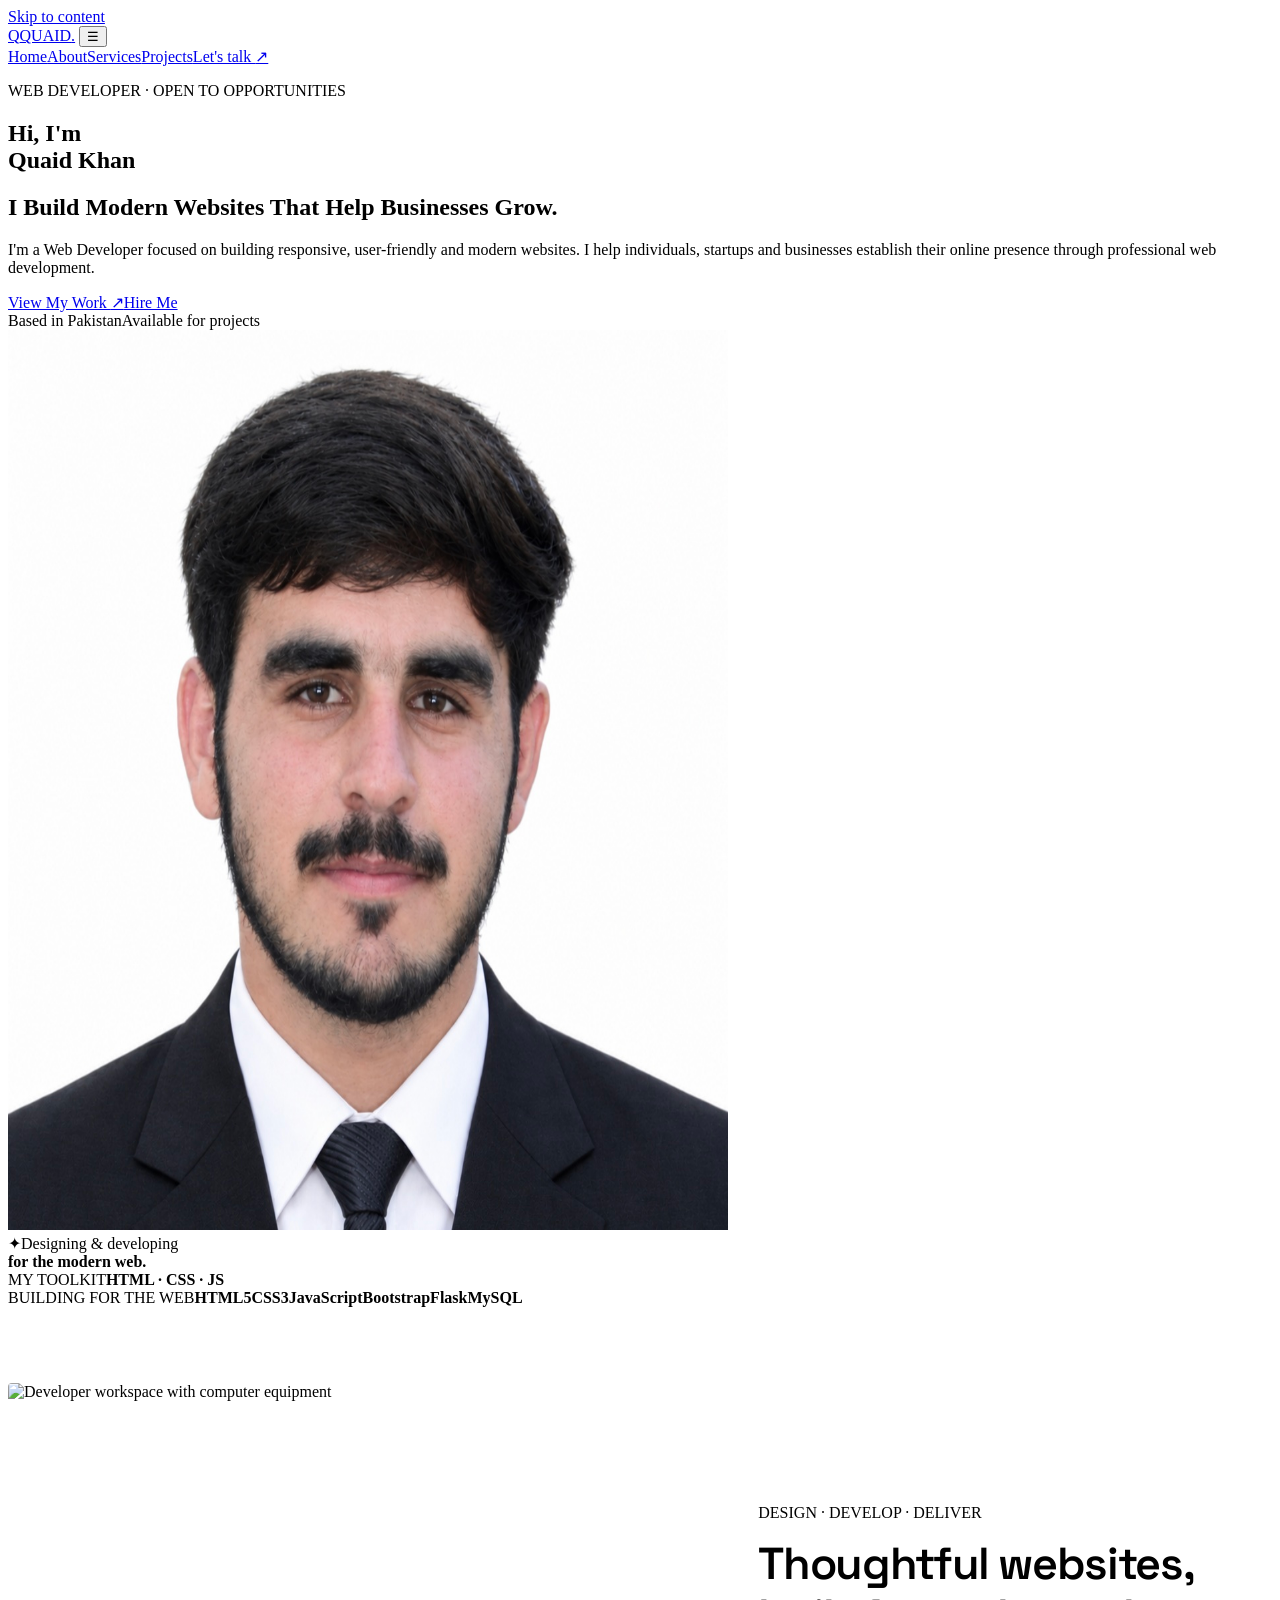
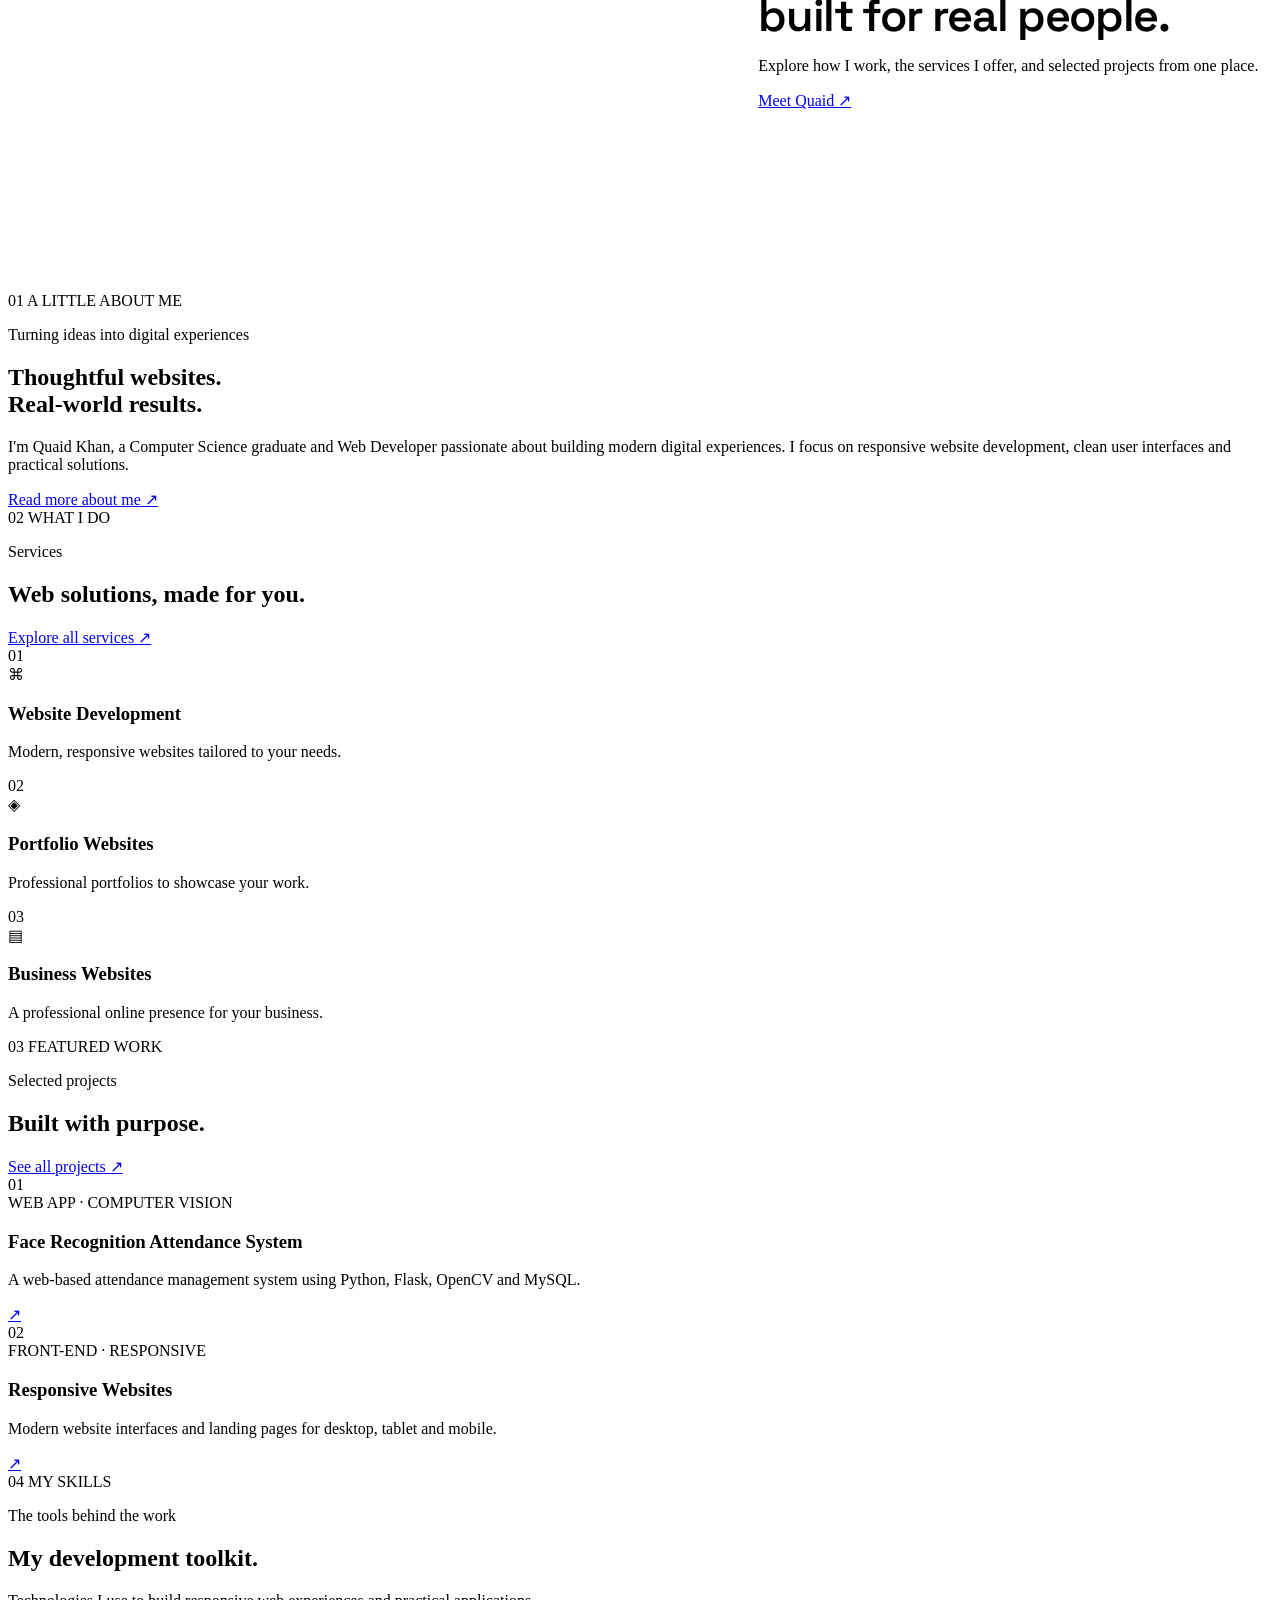
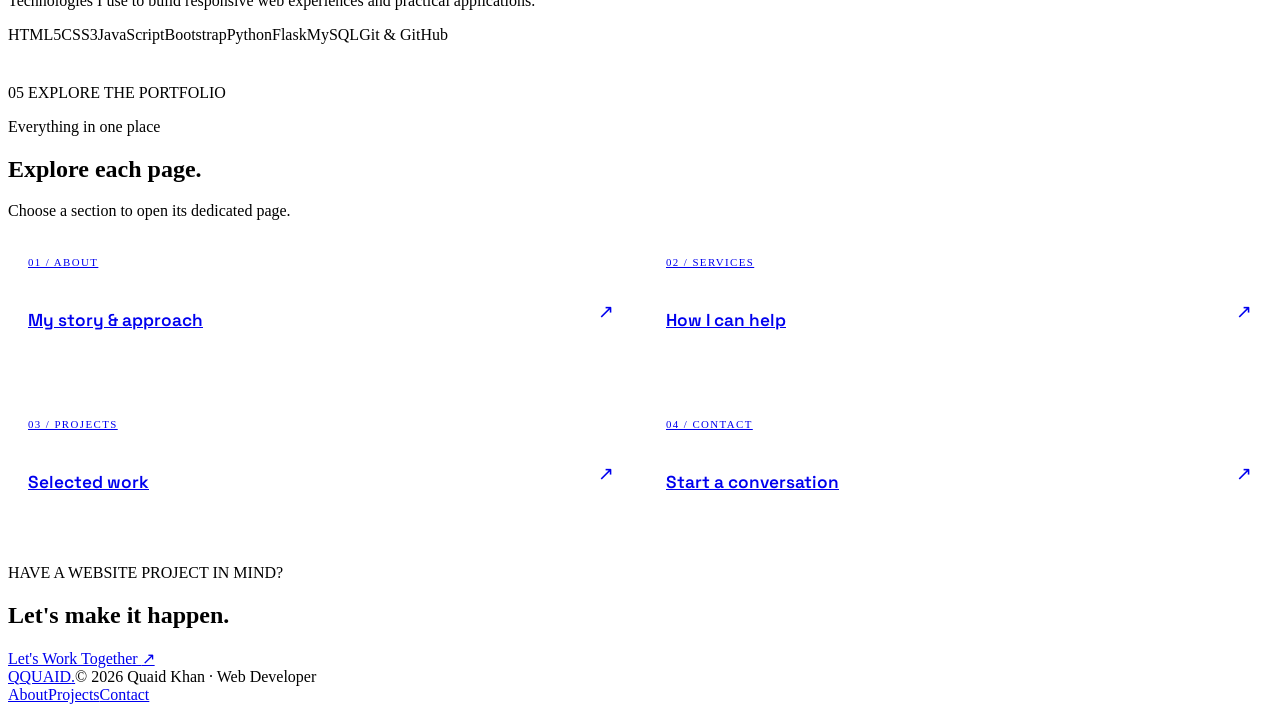
==== commit 60fa4d3b: "Reduce About portrait and add homepage image and page links" ====
--- a/index.html
+++ b/index.html
@@ -35,13 +35,26 @@
         <div class="cta"><a class="btn primary" href="portfolio.html">View My Work <span aria-hidden="true">↗</span></a><a class="btn ghost" href="contact.html">Hire Me</a></div>
         <div class="hero-meta"><span>Based in Pakistan</span><span class="meta-line"></span><span>Available for projects</span></div>
       </div>
-      <div class="hero-art rv" aria-label="Portrait and web developer introduction"><div class="orbit orbit-one"></div><div class="orbit orbit-two"></div><div class="portrait-frame"><img src="IMG_20260913_062808.JPG" alt="Portrait of Quaid Khan" fetchpriority="high" width="720" height="900"></div><div class="code-card"><span class="code-dot">✦</span><span>Designing &amp; developing<br><strong>for the modern web.</strong></span></div><div class="stack-card"><span>MY TOOLKIT</span><strong>HTML · CSS · JS</strong></div></div>
+      <div class="hero-art rv" aria-label="Portrait of Quaid Khan, web developer"><div class="orbit orbit-one"></div><div class="orbit orbit-two"></div><div class="portrait-frame"><img src="IMG_20260913_062808.JPG" alt="Portrait of Quaid Khan" width="720" height="900" fetchpriority="high"></div><div class="code-card"><span class="code-dot">✦</span><span>Designing &amp; developing<br><strong>for the modern web.</strong></span></div><div class="stack-card"><span>MY TOOLKIT</span><strong>HTML · CSS · JS</strong></div></div>
     </section>
+
     <div class="trust-bar" aria-label="Technologies"><div class="wrap trust-inner"><span>BUILDING FOR THE WEB</span><b>HTML5</b><b>CSS3</b><b>JavaScript</b><b>Bootstrap</b><b>Flask</b><b>MySQL</b></div></div>
-    <section class="sec wrap home-intro"><div class="section-label rv"><span>01</span> A LITTLE ABOUT ME</div><div class="home-intro-content rv"><div><p class="kicker">Turning ideas into digital experiences</p><h2>Thoughtful websites.<br><span class="accent">Real-world results.</span></h2></div><div><p class="muted">I'm Quaid Khan, a Computer Science graduate and Web Developer passionate about building modern digital experiences. I focus on responsive website development, clean user interfaces and practical solutions.</p><a class="text-link" href="about.html">Get to know me <span aria-hidden="true">↗</span></a></div></div></section>
+
+    <section class="home-workspace wrap rv" aria-labelledby="workspace-title">
+      <img src="https://images.unsplash.com/photo-1618477388954-7852f32655ec?auto=format&amp;fit=crop&amp;w=1400&amp;q=85" alt="Developer workspace with computer equipment" width="1400" height="900" loading="lazy">
+      <div class="home-workspace-copy"><p class="kicker">DESIGN · DEVELOP · DELIVER</p><h2 id="workspace-title">Thoughtful websites, built for real people.</h2><p class="muted">Explore how I work, the services I offer, and selected projects from one place.</p><a class="text-link" href="about.html">Meet Quaid <span aria-hidden="true">↗</span></a></div>
+    </section>
+
+    <section class="sec wrap home-intro"><div class="section-label rv"><span>01</span> A LITTLE ABOUT ME</div><div class="home-intro-content rv"><div><p class="kicker">Turning ideas into digital experiences</p><h2>Thoughtful websites.<br><span class="accent">Real-world results.</span></h2></div><div><p class="muted">I'm Quaid Khan, a Computer Science graduate and Web Developer passionate about building modern digital experiences. I focus on responsive website development, clean user interfaces and practical solutions.</p><a class="text-link" href="about.html">Read more about me <span aria-hidden="true">↗</span></a></div></div></section>
+
     <section class="sec services-section"><div class="wrap"><div class="section-label rv"><span>02</span> WHAT I DO</div><div class="section-heading rv"><div><p class="kicker">Services</p><h2>Web solutions, made for you.</h2></div><a class="text-link" href="services.html">Explore all services <span aria-hidden="true">↗</span></a></div><div class="services-grid"><article class="service-card rv"><span class="service-number">01</span><div class="service-icon">⌘</div><h3>Website Development</h3><p>Modern, responsive websites tailored to your needs.</p></article><article class="service-card rv"><span class="service-number">02</span><div class="service-icon">◈</div><h3>Portfolio Websites</h3><p>Professional portfolios to showcase your work.</p></article><article class="service-card rv"><span class="service-number">03</span><div class="service-icon">▤</div><h3>Business Websites</h3><p>A professional online presence for your business.</p></article></div></div></section>
-    <section class="sec wrap"><div class="section-label rv"><span>03</span> FEATURED WORK</div><div class="section-heading rv"><div><p class="kicker">Selected projects</p><h2>Built with purpose.</h2></div><a class="text-link" href="portfolio.html">See all projects <span aria-hidden="true">↗</span></a></div><div class="project-list"><article class="project-row rv"><span class="project-index">01</span><div><span class="tag-top">WEB APP · COMPUTER VISION</span><h3>Face Recognition Attendance System</h3><p>A web-based attendance management system using Python, Flask, OpenCV and MySQL.</p></div><a class="project-link" href="portfolio.html" aria-label="View all projects">↗</a></article><article class="project-row rv"><span class="project-index">02</span><div><span class="tag-top">AI · WEB APP</span><h3>Ask Me Anything Chatbot</h3><p>An interactive chatbot application with a web-based interface.</p></div><a class="project-link" href="portfolio.html" aria-label="View all projects">↗</a></article></div></section>
+
+    <section class="sec wrap"><div class="section-label rv"><span>03</span> FEATURED WORK</div><div class="section-heading rv"><div><p class="kicker">Selected projects</p><h2>Built with purpose.</h2></div><a class="text-link" href="portfolio.html">See all projects <span aria-hidden="true">↗</span></a></div><div class="project-list"><article class="project-row rv"><span class="project-index">01</span><div><span class="tag-top">WEB APP · COMPUTER VISION</span><h3>Face Recognition Attendance System</h3><p>A web-based attendance management system using Python, Flask, OpenCV and MySQL.</p></div><a class="project-link" href="portfolio.html" aria-label="View all projects">↗</a></article><article class="project-row rv"><span class="project-index">02</span><div><span class="tag-top">FRONT-END · RESPONSIVE</span><h3>Responsive Websites</h3><p>Modern website interfaces and landing pages for desktop, tablet and mobile.</p></div><a class="project-link" href="portfolio.html" aria-label="View all projects">↗</a></article></div></section>
+
     <section class="sec skills-section"><div class="wrap skills-home"><div class="section-label rv"><span>04</span> MY SKILLS</div><div class="section-heading rv"><div><p class="kicker">The tools behind the work</p><h2>My development toolkit.</h2></div><p>Technologies I use to build responsive web experiences and practical applications.</p></div><div class="skills-cloud rv"><span>HTML5</span><span>CSS3</span><span>JavaScript</span><span>Bootstrap</span><span>Python</span><span>Flask</span><span>MySQL</span><span>Git &amp; GitHub</span></div></div></section>
+
+    <section class="home-pages sec wrap" aria-labelledby="pages-title"><div class="section-label rv"><span>05</span> EXPLORE THE PORTFOLIO</div><div class="section-heading rv"><div><p class="kicker">Everything in one place</p><h2 id="pages-title">Explore each page.</h2></div><p>Choose a section to open its dedicated page.</p></div><div class="home-page-links"><a class="home-page-link rv" href="about.html"><span>01 / ABOUT</span><strong>My story &amp; approach</strong><i aria-hidden="true">↗</i></a><a class="home-page-link rv" href="services.html"><span>02 / SERVICES</span><strong>How I can help</strong><i aria-hidden="true">↗</i></a><a class="home-page-link rv" href="portfolio.html"><span>03 / PROJECTS</span><strong>Selected work</strong><i aria-hidden="true">↗</i></a><a class="home-page-link rv" href="contact.html"><span>04 / CONTACT</span><strong>Start a conversation</strong><i aria-hidden="true">↗</i></a></div></section>
+
     <section class="home-cta"><div class="wrap home-cta-inner rv"><div><p class="kicker">HAVE A WEBSITE PROJECT IN MIND?</p><h2>Let's make it <span class="accent">happen.</span></h2></div><a class="btn primary" href="contact.html">Let's Work Together <span aria-hidden="true">↗</span></a></div></section>
   </main>
   <footer class="foot"><div class="wrap foot-inner"><a class="brand" href="index.html"><span class="brand-mark">Q</span><span>QUAID<span class="brand-dot">.</span></span></a><span>© 2026 Quaid Khan · Web Developer</span><div class="foot-links"><a href="about.html">About</a><a href="portfolio.html">Projects</a><a href="contact.html">Contact</a></div></div></footer>
--- a/css/style.css
+++ b/css/style.css
@@ -1,11 +1,16 @@
-/* External visual assets: use remote Unsplash image URLs because this repo editor cannot attach binary files. Local image paths remain unused until real files are downloaded. */
-.hero{position:relative;isolation:isolate}
-.hero::before{position:absolute;z-index:-1;top:0;bottom:0;left:50%;width:100vw;transform:translateX(-50%);background:linear-gradient(90deg,rgba(8,9,24,.94) 0%,rgba(9,10,26,.76) 54%,rgba(10,9,24,.68) 100%),url("https://images.unsplash.com/photo-1754992076703-cf4e5124160c?auto=format&fit=crop&w=1800&q=85") center 48%/cover no-repeat;content:""}
-.about-support{display:grid;grid-template-columns:minmax(0,1.1fr) minmax(0,.8fr);align-items:center;gap:clamp(24px,6vw,80px);padding-block:84px}
-.about-support img,.workspace-feature img{width:100%;height:auto;aspect-ratio:14/9;object-fit:cover;border-radius:4px;background:var(--panel)}
-.about-support-copy h2{margin:0;font:600 clamp(1.7rem,3.8vw,2.8rem)/1.15 "Space Grotesk",sans-serif;letter-spacing:-.03em}
-.about-support-copy>p:last-child{color:var(--mute)}
-.workspace-feature{margin:52px 0 0}
-.workspace-feature img{aspect-ratio:16/8}
-.workspace-feature figcaption{padding-top:10px;color:var(--mute);font-size:.78rem}
-@media(max-width:767px){.hero::before{background-position:center;background-image:linear-gradient(rgba(8,9,24,.82),rgba(8,9,24,.94)),url("https://images.unsplash.com/photo-1754992076703-cf4e5124160c?auto=format&fit=crop&w=1200&q=80")}.about-support{grid-template-columns:minmax(0,1fr);gap:20px;padding-block:62px}.workspace-feature{margin-top:36px}}
+/* User-requested layout tweaks: smaller About portrait and linked homepage directory. */
+.about-page-grid{grid-template-columns:minmax(0,300px) minmax(0,1fr);column-gap:clamp(28px,6vw,88px)}
+.about-portrait{width:100%;max-width:300px;justify-self:center;padding:8px}
+.about-portrait img{width:100%;aspect-ratio:4/5;object-fit:cover;object-position:center 20%}
+.home-workspace{display:grid;grid-template-columns:minmax(0,1.05fr) minmax(0,.8fr);align-items:center;gap:clamp(24px,6vw,76px);padding-block:76px}
+.home-workspace>img{width:100%;height:auto;aspect-ratio:14/9;object-fit:cover;border-radius:4px;background:var(--panel)}
+.home-workspace-copy h2{margin:0;font:600 clamp(1.7rem,3.8vw,2.8rem)/1.15 "Space Grotesk",sans-serif;letter-spacing:-.03em}
+.home-workspace-copy>p:not(.kicker){color:var(--mute)}
+.home-pages{padding-top:40px}
+.home-page-links{display:grid;grid-template-columns:repeat(2,minmax(0,1fr));gap:12px}
+.home-page-link{position:relative;display:grid;gap:6px;min-width:0;min-height:110px;padding:20px 56px 20px 20px;border:1px solid var(--line);background:var(--panel);transition:border-color .2s,transform .2s}
+.home-page-link:hover{transform:translateY(-3px);border-color:var(--pink)}
+.home-page-link span{color:var(--pink);font-size:.68rem;letter-spacing:.13em}
+.home-page-link strong{font:600 1.08rem/1.35 "Space Grotesk",sans-serif}
+.home-page-link i{position:absolute;right:20px;top:50%;transform:translateY(-50%);color:var(--pink);font-size:1.2rem;font-style:normal}
+@media(max-width:767px){.about-page-grid{grid-template-columns:minmax(0,1fr);row-gap:26px}.about-portrait{max-width:260px}.home-workspace{grid-template-columns:minmax(0,1fr);gap:22px;padding-block:52px}.home-page-links{grid-template-columns:minmax(0,1fr)}}
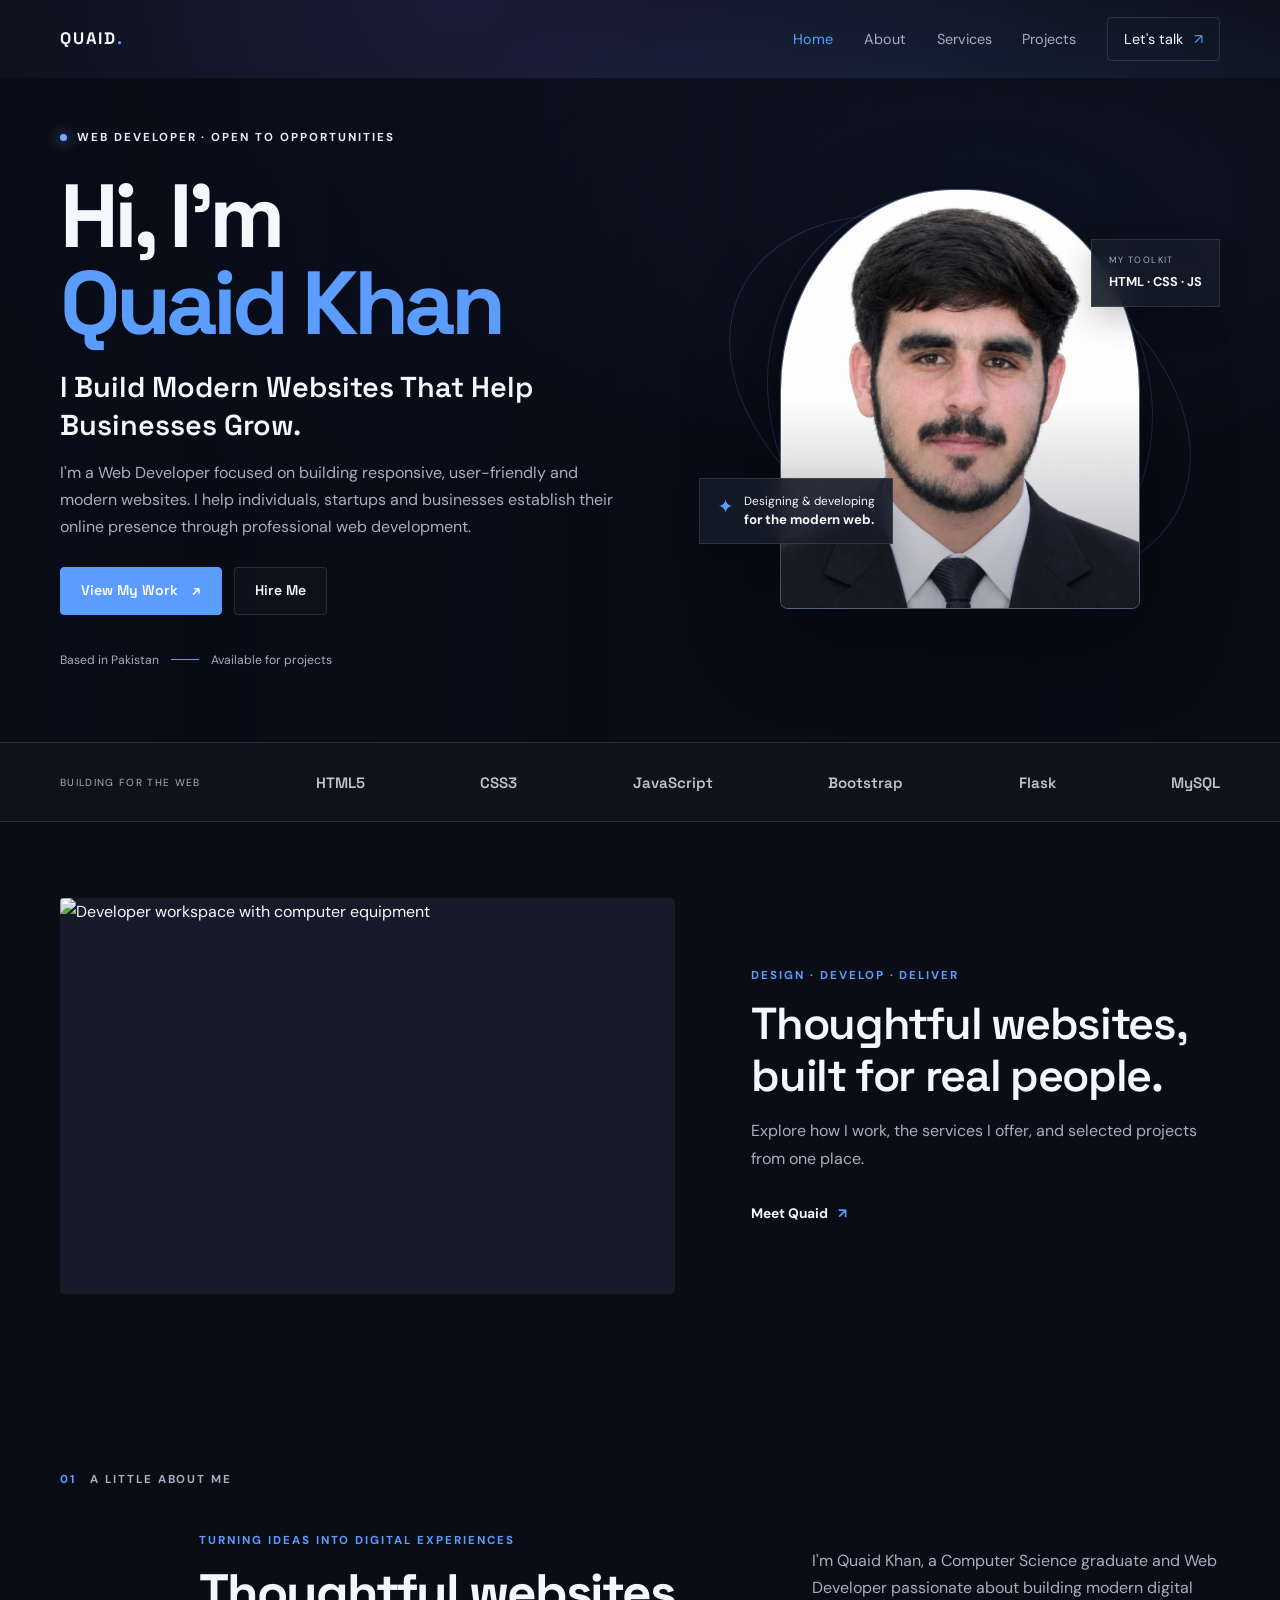
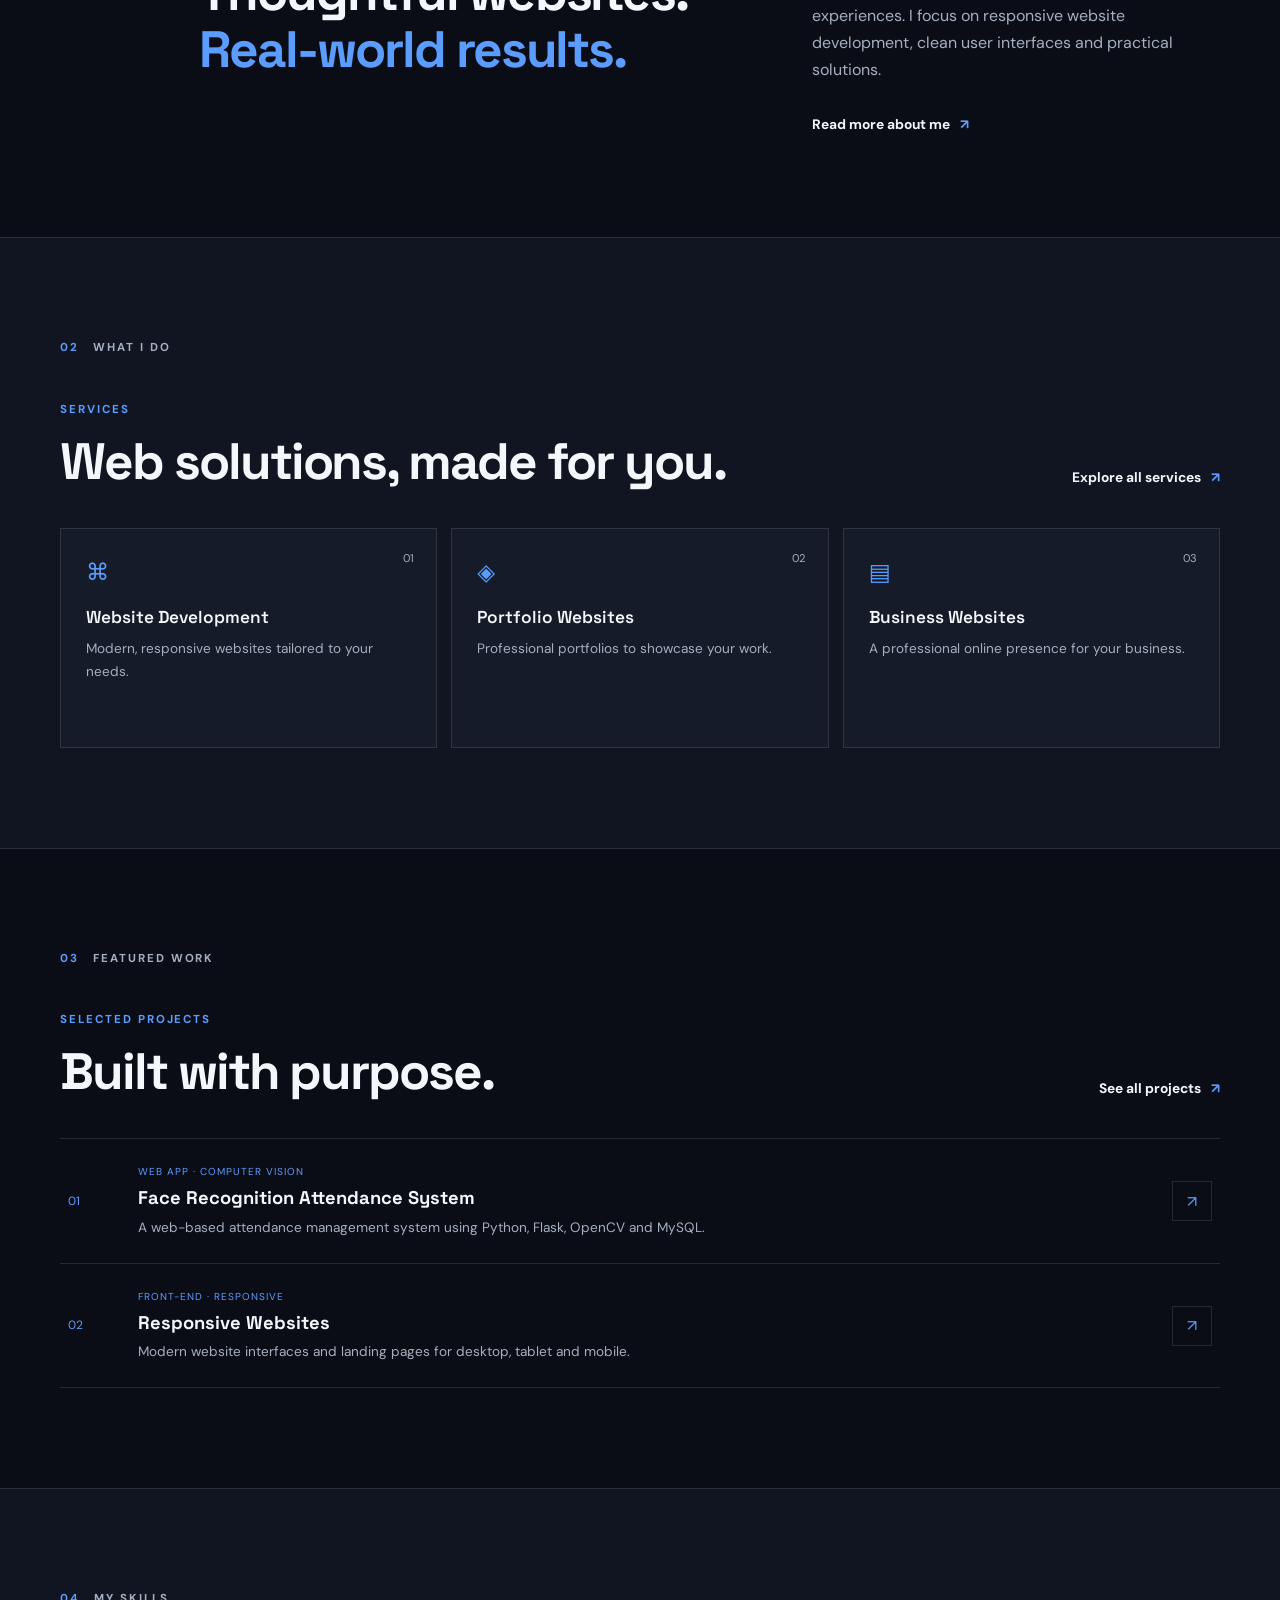
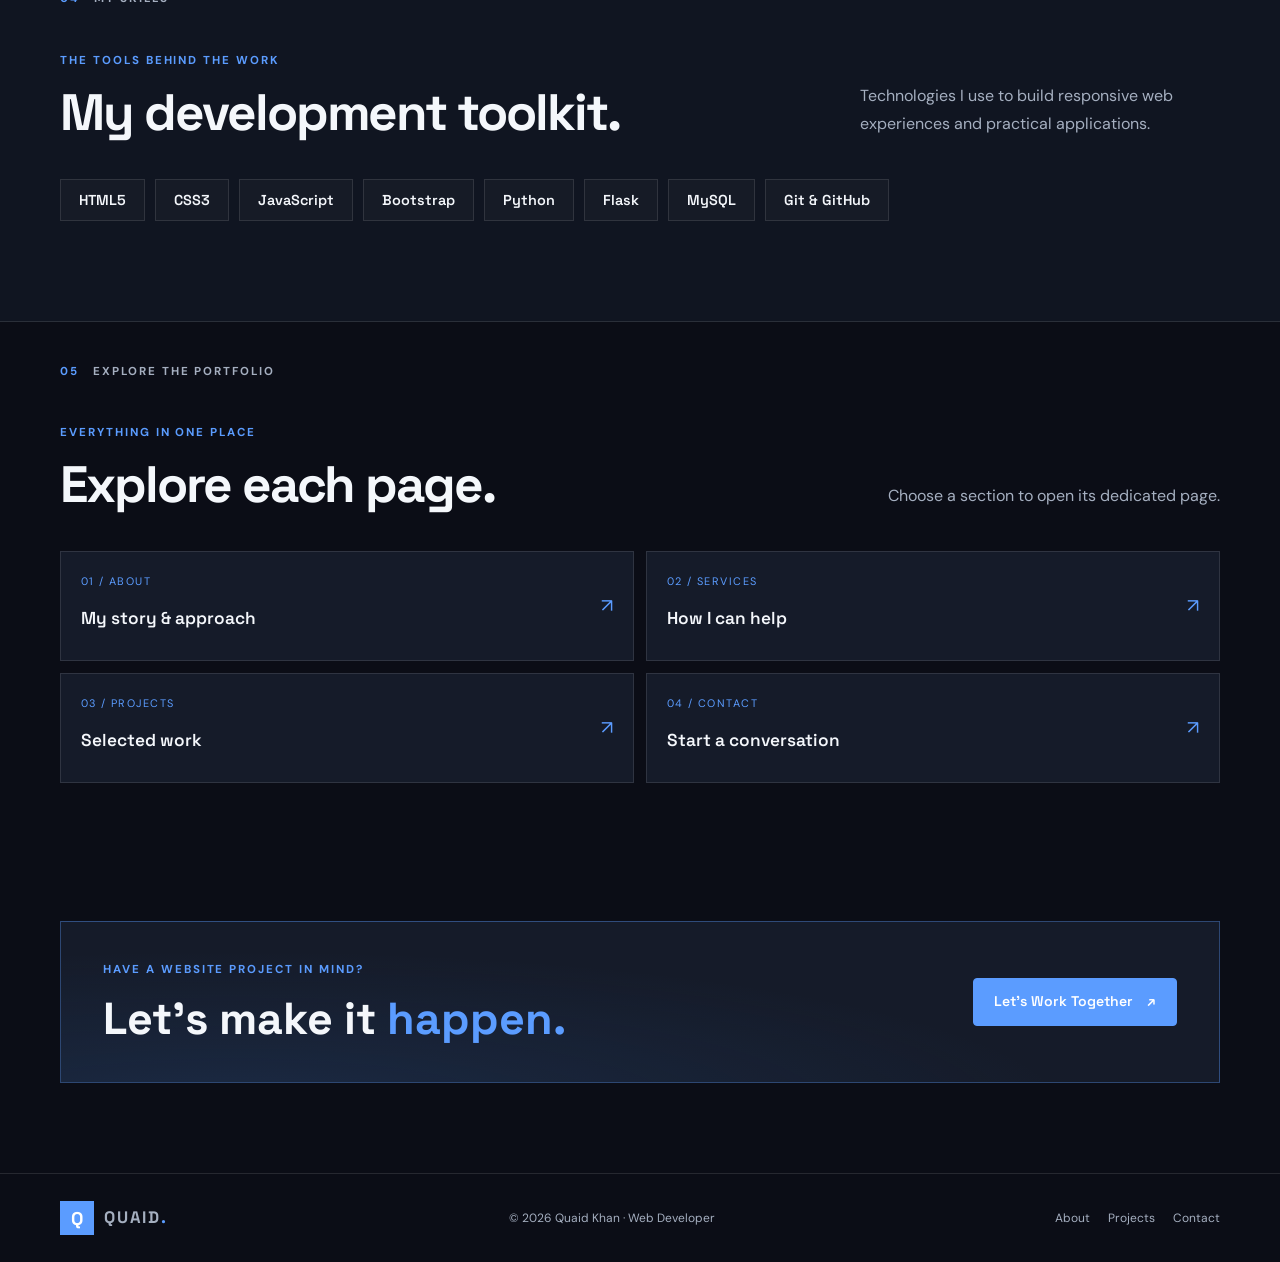
==== commit f4803ca8: "Remove brand mark from navigation link" ====
--- a/index.html
+++ b/index.html
@@ -22,7 +22,7 @@
 <body>
   <a class="skip" href="#main">Skip to content</a>
   <header class="nav-wrap" id="hdr"><nav class="nav wrap" aria-label="Primary navigation">
-    <a class="brand" href="index.html" aria-label="Quaid Khan home"><span class="brand-mark">Q</span><span>QUAID<span class="brand-dot">.</span></span></a>
+    <a class="brand" href="index.html" aria-label="Quaid Khan home"><span>QUAID<span class="brand-dot">.</span></span></a>
     <button class="icon-btn burger" id="burger" type="button" aria-expanded="false" aria-controls="menu" aria-label="Open menu">☰</button>
     <div class="links" id="menu"><a href="index.html" aria-current="page">Home</a><a href="about.html">About</a><a href="services.html">Services</a><a href="portfolio.html">Projects</a><a class="nav-contact" href="contact.html">Let's talk <span aria-hidden="true">↗</span></a></div>
   </nav></header>
--- a/css/style.css
+++ b/css/style.css
@@ -1,16 +1,27 @@
-/* User-requested layout tweaks: smaller About portrait and linked homepage directory. */
-.about-page-grid{grid-template-columns:minmax(0,300px) minmax(0,1fr);column-gap:clamp(28px,6vw,88px)}
-.about-portrait{width:100%;max-width:300px;justify-self:center;padding:8px}
-.about-portrait img{width:100%;aspect-ratio:4/5;object-fit:cover;object-position:center 20%}
-.home-workspace{display:grid;grid-template-columns:minmax(0,1.05fr) minmax(0,.8fr);align-items:center;gap:clamp(24px,6vw,76px);padding-block:76px}
-.home-workspace>img{width:100%;height:auto;aspect-ratio:14/9;object-fit:cover;border-radius:4px;background:var(--panel)}
-.home-workspace-copy h2{margin:0;font:600 clamp(1.7rem,3.8vw,2.8rem)/1.15 "Space Grotesk",sans-serif;letter-spacing:-.03em}
-.home-workspace-copy>p:not(.kicker){color:var(--mute)}
-.home-pages{padding-top:40px}
-.home-page-links{display:grid;grid-template-columns:repeat(2,minmax(0,1fr));gap:12px}
-.home-page-link{position:relative;display:grid;gap:6px;min-width:0;min-height:110px;padding:20px 56px 20px 20px;border:1px solid var(--line);background:var(--panel);transition:border-color .2s,transform .2s}
-.home-page-link:hover{transform:translateY(-3px);border-color:var(--pink)}
-.home-page-link span{color:var(--pink);font-size:.68rem;letter-spacing:.13em}
-.home-page-link strong{font:600 1.08rem/1.35 "Space Grotesk",sans-serif}
-.home-page-link i{position:absolute;right:20px;top:50%;transform:translateY(-50%);color:var(--pink);font-size:1.2rem;font-style:normal}
-@media(max-width:767px){.about-page-grid{grid-template-columns:minmax(0,1fr);row-gap:26px}.about-portrait{max-width:260px}.home-workspace{grid-template-columns:minmax(0,1fr);gap:22px;padding-block:52px}.home-page-links{grid-template-columns:minmax(0,1fr)}}
+/* Quaid Khan portfolio — complete shared stylesheet, professional blue accent palette. */
+:root{color-scheme:dark;--bg:#0b0d16;--bg2:#101521;--panel:#151b29;--line:rgba(255,255,255,.11);--text:#f4f7fb;--mute:#a5afc0;--accent:#5b9cff;--accent-dark:#3278df;--purple:#8174e8;--max:1160px}
+[data-theme=light]{color-scheme:light;--bg:#f7f9fc;--bg2:#edf2f8;--panel:#fff;--line:rgba(20,37,62,.13);--text:#172235;--mute:#59677c;--accent:#2869c7;--accent-dark:#1d55a8;--purple:#6658c8}
+*,*::before,*::after{box-sizing:border-box}html{scroll-behavior:smooth;scroll-padding-top:82px}body{margin:0;min-width:320px;overflow-x:hidden;background:var(--bg);color:var(--text);font:400 16px/1.7 "DM Sans",Inter,system-ui,sans-serif;-webkit-font-smoothing:antialiased}body::before{content:"";position:absolute;z-index:-1;inset:0 0 auto;height:690px;background:radial-gradient(ellipse at 78% 28%,rgba(55,112,190,.25),transparent 42%),radial-gradient(ellipse at 36% 0,rgba(73,76,156,.25),transparent 52%);pointer-events:none}h1,h2,h3,.brand,.btn{font-family:"Space Grotesk",sans-serif}a{color:inherit;text-decoration:none}img,svg,video{display:block;max-width:100%}:focus-visible{outline:2px solid var(--accent);outline-offset:4px}.wrap{width:min(var(--max),calc(100% - 44px));margin-inline:auto}.skip{position:absolute;left:-9999px;top:1rem;z-index:100;padding:.6rem 1rem;background:var(--accent);color:#fff}.skip:focus{left:1rem}.accent{color:var(--accent)}.muted{color:var(--mute)}
+/* Navigation and footer */
+.nav-wrap{position:sticky;top:0;z-index:50;transition:background .25s,border-color .25s}.nav-wrap.scrolled{background:color-mix(in srgb,var(--bg) 90%,transparent);backdrop-filter:blur(14px);border-bottom:1px solid var(--line)}.nav{position:relative;display:flex;align-items:center;justify-content:space-between;min-height:78px}.brand{display:flex;align-items:center;gap:10px;font-size:1.04rem;font-weight:700;letter-spacing:.11em;white-space:nowrap}.brand-mark{display:grid;place-items:center;flex:0 0 34px;width:34px;height:34px;background:var(--accent);color:#fff;font-size:1.15rem;letter-spacing:0}.brand-dot{color:var(--accent)}.links{display:flex;align-items:center;gap:clamp(16px,2.4vw,32px);color:var(--mute);font-size:.9rem}.links a,.text-link{transition:color .2s}.links a:hover,.links a[aria-current=page],.text-link:hover{color:var(--accent)}.links .nav-contact{padding:9px 16px;border:1px solid var(--line);border-radius:4px;color:var(--text)}.nav-contact span{margin-left:7px;color:var(--accent)}.icon-btn{display:none}.foot{border-top:1px solid var(--line)}.foot-inner{display:flex;align-items:center;justify-content:space-between;gap:20px;min-height:88px;color:var(--mute);font-size:.75rem}.foot-links{display:flex;flex-wrap:wrap;gap:18px}.foot-links a:hover{color:var(--accent)}
+/* Hero and image panels */
+.hero{position:relative;isolation:isolate;display:grid;grid-template-columns:minmax(0,1.05fr) minmax(0,.95fr);align-items:center;gap:clamp(28px,5vw,64px);min-height:640px;padding-block:50px 72px}.hero::before{position:absolute;z-index:-1;top:0;bottom:0;left:50%;width:100vw;transform:translateX(-50%);background:linear-gradient(90deg,rgba(8,12,23,.94),rgba(8,12,23,.8) 50%,rgba(8,12,23,.72)),url("https://images.unsplash.com/photo-1754992076703-cf4e5124160c?auto=format&fit=crop&w=1800&q=85") center/cover no-repeat;content:""}.hero-copy{position:relative;z-index:2;min-width:0}.eyebrow,.kicker,.section-label{font-size:.72rem;font-weight:700;letter-spacing:.17em}.eyebrow{display:flex;align-items:center;gap:10px;margin:0 0 25px;color:#e5edf8}.live{width:7px;height:7px;flex:0 0 7px;border-radius:50%;background:#76aaff;box-shadow:0 0 14px #76aaff}h1{margin:0 0 21px;font-size:clamp(3.2rem,7vw,5.7rem);line-height:.98;letter-spacing:-.055em;overflow-wrap:anywhere}.hero-statement{max-width:540px;margin:0 0 15px;font:600 clamp(1.35rem,2.4vw,1.8rem)/1.3 "Space Grotesk",sans-serif}.lede{max-width:600px;margin:0 0 26px;color:var(--mute);font-size:1rem}.cta{display:flex;flex-wrap:wrap;gap:12px}.btn{display:inline-flex;align-items:center;justify-content:center;gap:14px;max-width:100%;min-height:48px;padding:11px 20px;border:1px solid var(--line);border-radius:4px;font-size:.88rem;font-weight:600;text-align:center;transition:transform .2s,border-color .2s,background .2s;cursor:pointer;touch-action:manipulation}.btn:hover{transform:translateY(-3px);border-color:var(--accent)}.btn.primary{border-color:var(--accent);background:var(--accent);color:#fff}.btn.primary:hover{background:var(--accent-dark)}.btn.ghost{background:rgba(255,255,255,.025)}.hero-meta{display:flex;align-items:center;gap:12px;margin-top:35px;color:var(--mute);font-size:.76rem}.meta-line{width:28px;height:1px;background:var(--accent)}.hero-art{position:relative;display:grid;place-items:center;min-width:0;min-height:450px}.portrait-frame{position:relative;z-index:1;width:min(360px,100%);height:420px;overflow:hidden;border:1px solid rgba(255,255,255,.2);border-radius:48% 48% 8px 8px;background:linear-gradient(145deg,#293b62,#202342);box-shadow:0 25px 90px rgba(0,0,0,.4)}.portrait-frame::after{position:absolute;inset:50% 0 0;background:linear-gradient(transparent,rgba(10,14,24,.34));content:"";pointer-events:none}.portrait-frame img{width:100%;height:100%;object-fit:cover;object-position:center 25%}.orbit{position:absolute;width:420px;height:420px;border:1px solid rgba(91,156,255,.24);border-radius:50%;pointer-events:none}.orbit-one{transform:rotate(-25deg) scaleX(.9)}.orbit-two{width:490px;height:330px;transform:rotate(27deg);border-color:rgba(129,116,232,.24)}.code-card,.stack-card{position:absolute;z-index:2;max-width:48%;padding:14px 17px;border:1px solid var(--line);background:color-mix(in srgb,var(--panel) 90%,transparent);backdrop-filter:blur(12px);box-shadow:0 12px 32px rgba(0,0,0,.2);font-size:.74rem;line-height:1.45}.code-card{left:0;bottom:80px;display:flex;align-items:flex-start;gap:11px}.code-card strong{font-size:.83rem}.code-dot{color:var(--accent);font-size:1.2rem}.stack-card{top:65px;right:0;display:grid;gap:6px}.stack-card span{color:var(--mute);font-size:.57rem;letter-spacing:.15em}.stack-card strong{font-size:.8rem;overflow-wrap:anywhere}.trust-bar{border-block:1px solid var(--line);background:rgba(255,255,255,.018)}.trust-inner{display:flex;align-items:center;justify-content:space-between;gap:18px;min-height:78px}.trust-inner>span{color:var(--mute);font-size:.64rem;letter-spacing:.13em}.trust-inner b{color:color-mix(in srgb,var(--text) 78%,transparent);font:600 .94rem "Space Grotesk",sans-serif}
+/* Sections */
+.sec{padding:100px 0}.section-label{display:flex;align-items:center;gap:14px;margin-bottom:42px;color:var(--mute)}.section-label span{color:var(--accent)}.kicker{margin:0 0 13px;color:var(--accent);text-transform:uppercase}.home-intro-content{display:grid;grid-template-columns:minmax(0,1fr) minmax(0,.8fr);gap:10%;padding-left:12%}.home-intro h2,.about-page-copy h2,.section-heading h2,.contact-details h2{margin:0;font-size:clamp(2rem,4vw,3.3rem);line-height:1.12;letter-spacing:-.04em}.home-intro-content>div:last-child p{color:var(--mute)}.text-link{display:inline-flex;align-items:center;gap:10px;margin-top:14px;font-size:.86rem;font-weight:700}.text-link span{color:var(--accent)}.services-section,.skills-section{border-block:1px solid var(--line);background:var(--bg2)}.section-heading{display:flex;align-items:flex-end;justify-content:space-between;gap:32px;margin-bottom:38px}.section-heading>p{max-width:370px;margin:0 0 4px;color:var(--mute)}.services-grid{display:grid;grid-template-columns:repeat(3,minmax(0,1fr));gap:14px}.service-card{position:relative;min-width:0;min-height:220px;padding:25px 25px 22px;border:1px solid var(--line);background:var(--panel);transition:transform .25s,border-color .25s}.service-card:hover,.portfolio-card:hover{transform:translateY(-5px);border-color:color-mix(in srgb,var(--accent) 60%,transparent)}.service-number{position:absolute;top:20px;right:22px;color:var(--mute);font-size:.7rem}.service-icon{margin:7px 0 22px;color:var(--accent);font-size:1.45rem;line-height:1}.service-card h2,.service-card h3{margin:0 0 9px;font:600 1.08rem/1.35 "Space Grotesk",sans-serif;overflow-wrap:anywhere}.service-card p{max-width:360px;margin:0;color:var(--mute);font-size:.85rem;line-height:1.65}.service-card>a{position:absolute;right:21px;bottom:18px;color:var(--accent);font-size:1.1rem}.services-grid-large .service-card{min-height:245px}.project-list{border-top:1px solid var(--line)}.project-row{display:grid;grid-template-columns:50px minmax(0,1fr) 40px;align-items:center;gap:20px;padding:24px 8px;border-bottom:1px solid var(--line)}.project-index{color:var(--accent);font-size:.75rem}.project-row h3{margin:2px 0;font-size:1.15rem;overflow-wrap:anywhere}.project-row p{margin:0;color:var(--mute);font-size:.85rem;overflow-wrap:anywhere}.tag-top{display:block;color:var(--accent);font-size:.63rem;letter-spacing:.1em;text-transform:uppercase}.project-link{display:grid;place-items:center;width:40px;height:40px;border:1px solid var(--line);color:var(--accent)}.home-cta{padding:38px 0 90px}.home-cta-inner{display:flex;align-items:center;justify-content:space-between;gap:25px;padding:38px 42px;border:1px solid color-mix(in srgb,var(--accent) 34%,transparent);background:radial-gradient(ellipse at 15% 120%,rgba(50,103,179,.2),transparent 60%),var(--panel)}.home-cta h2{margin:0;font-size:clamp(1.8rem,4vw,2.8rem);line-height:1.15}
+/* Pages, portrait, and workspace imagery */
+.page-hero{padding-top:90px;padding-bottom:35px}.page-hero h1{margin-bottom:20px;font-size:clamp(3rem,7vw,5.5rem)}.page-hero .lede{max-width:650px}.about-page-grid{display:grid;grid-template-columns:minmax(0,.75fr) minmax(0,1fr);align-items:center;gap:9%;width:100%;padding-inline:max(22px,calc((100vw - var(--max))/2));background:#fff;color:#201a27}.about-portrait{position:relative;min-width:0;width:100%;max-width:300px;justify-self:center;padding:8px;border:1px solid #e8e1eb;background:#f7f4f8}.about-portrait img{width:100%;aspect-ratio:4/5;object-fit:cover;object-position:center 20%}.about-portrait span{display:block;padding:12px 4px 0;color:#635b68;font-size:.65rem;letter-spacing:.12em}.about-page-copy p:not(.kicker){color:#635b68}.about-page-copy h2{margin-bottom:20px}.about-page-copy .btn{margin-top:12px}.about-support{display:grid;grid-template-columns:minmax(0,1.1fr) minmax(0,.8fr);align-items:center;gap:clamp(24px,6vw,80px);padding-block:84px}.about-support img,.workspace-feature img{width:100%;height:auto;aspect-ratio:14/9;object-fit:cover;border-radius:4px;background:var(--panel)}.about-support-copy h2{margin:0;font:600 clamp(1.7rem,3.8vw,2.8rem)/1.15 "Space Grotesk",sans-serif;letter-spacing:-.03em}.about-support-copy>p:last-child{color:var(--mute)}.home-workspace{display:grid;grid-template-columns:minmax(0,1.05fr) minmax(0,.8fr);align-items:center;gap:clamp(24px,6vw,76px);padding-block:76px}.home-workspace>img{width:100%;height:auto;aspect-ratio:14/9;object-fit:cover;border-radius:4px;background:var(--panel)}.home-workspace-copy h2{margin:0;font:600 clamp(1.7rem,3.8vw,2.8rem)/1.15 "Space Grotesk",sans-serif;letter-spacing:-.03em}.home-workspace-copy>p:not(.kicker){color:var(--mute)}.values-grid{display:grid;grid-template-columns:repeat(3,minmax(0,1fr));gap:14px}.value-card{min-width:0;padding:24px;border:1px solid var(--line);background:var(--panel)}.value-card>span,.process-step>span{color:var(--accent);font-size:.75rem}.value-card h3,.process-step h3{margin:14px 0 8px;font:600 1.1rem "Space Grotesk",sans-serif}.value-card p,.process-step p{margin:0;color:var(--mute);font-size:.84rem}.skills-cloud{display:flex;flex-wrap:wrap;gap:12px}.skills-cloud span{padding:11px 18px;border:1px solid var(--line);background:var(--panel);font:600 .9rem "Space Grotesk",sans-serif}.skills-home .section-heading>p{max-width:360px;color:var(--mute)}.skills-home .skills-cloud{gap:10px}.skills-home .skills-cloud span{background:rgba(255,255,255,.025)}.process-grid{display:grid;grid-template-columns:repeat(4,minmax(0,1fr));gap:24px}.process-step{min-width:0;padding-top:18px;border-top:1px solid var(--accent)}.workspace-feature{margin:52px 0 0}.workspace-feature img{aspect-ratio:16/8}.workspace-feature figcaption{padding-top:10px;color:var(--mute);font-size:.78rem}
+/* Project cards and CSS illustrations */
+.portfolio-grid{display:grid;grid-template-columns:repeat(2,minmax(0,1fr));gap:20px}.portfolio-card{min-width:0;overflow:hidden;border:1px solid var(--line);background:var(--panel);transition:transform .25s,border-color .25s}.portfolio-card:first-child{grid-column:span 2}.portfolio-art{position:relative;display:grid;place-items:center;min-height:260px;overflow:hidden;background:radial-gradient(ellipse at 50% 100%,rgba(65,105,173,.34),transparent 62%),linear-gradient(140deg,#171d2c,#172236)}.portfolio-card:not(:first-child) .portfolio-art{min-height:220px}.visual-pill{position:absolute;top:18px;left:20px;z-index:2;max-width:calc(100% - 40px);padding:5px 9px;border:1px solid rgba(255,255,255,.2);color:#eee;font-size:.58rem;letter-spacing:.12em}.mock-window{width:min(73%,600px);height:175px;border:1px solid rgba(255,255,255,.2);background:#f8f6fa;color:#262130;box-shadow:0 15px 40px rgba(0,0,0,.35)}.mock-header{display:flex;align-items:center;gap:5px;height:27px;padding:0 9px;background:#282135;color:#f6f3f8;font-size:.55rem}.mock-header i{width:5px;height:5px;border-radius:50%;background:#6e9de7}.mock-header i:nth-child(2){background:#e5b85c}.mock-header i:nth-child(3){background:#65cc9a}.mock-header span{margin-left:8px}.mock-content{display:flex;height:calc(100% - 27px)}.mock-side{width:22%;background:#eee9f2}.mock-panel{flex:1;min-width:0;padding:20px 18px}.mock-panel>b{font-size:.6rem}.mock-bars{display:flex;align-items:flex-end;gap:8px;height:62px;padding:10px 0}.mock-bars i{width:12%;height:30%;background:#548adb}.mock-bars i:nth-child(2){height:70%}.mock-bars i:nth-child(3){height:50%}.mock-bars i:nth-child(4){height:88%}.mock-bars i:nth-child(5){height:63%}.mock-bars i:nth-child(6){height:98%}.mock-row{width:90%;height:5px;margin-top:7px;background:#ded8e5}.mock-row.short{width:62%}.portfolio-details{padding:24px}.portfolio-details h2{margin:5px 0 10px;font:600 1.25rem/1.3 "Space Grotesk",sans-serif;overflow-wrap:anywhere}.portfolio-details p{color:var(--mute);font-size:.87rem}.tags{display:flex;flex-wrap:wrap;gap:7px;margin:13px 0 0;padding:0;list-style:none}.tags li{padding:4px 9px;border:1px solid var(--line);color:var(--mute);font-size:.67rem}.chatbot-art{background:radial-gradient(ellipse at 50% 100%,rgba(66,86,159,.28),transparent 62%),linear-gradient(140deg,#111929,#1b2030)}.chat-preview{width:min(310px,78%);padding:13px;border:1px solid rgba(255,255,255,.18);background:rgba(13,13,26,.88);font-size:.57rem}.chat-title{display:flex;align-items:center;gap:8px;padding-bottom:10px;border-bottom:1px solid var(--line)}.chat-avatar{display:grid;place-items:center;width:22px;height:22px;border-radius:50%;background:var(--accent)}.chat-title i{width:6px;height:6px;margin-left:auto;border-radius:50%;background:#58d69a}.chat-bubble{width:84%;margin-top:10px;padding:8px;background:#211e30}.chat-bubble.reply{margin-left:auto;background:#27314a}.chat-input{margin-top:12px;padding:7px 9px;border:1px solid var(--line);color:var(--mute)}.chat-input b{float:right;color:var(--accent)}.website-art{background:radial-gradient(ellipse at 50% 100%,rgba(70,98,148,.28),transparent 62%),linear-gradient(140deg,#202335,#151c29)}.web-preview{width:min(73%,600px);height:175px;background:#fff;color:#222}.web-nav{display:flex;align-items:center;justify-content:space-between;height:30px;padding:0 12px;border-bottom:1px solid #eee;font-size:.47rem}.web-nav b{font-size:.58rem}.web-hero{height:105px;padding:16px 19px;background:linear-gradient(110deg,#f3f6fa,#e7eef8)}.web-hero small{display:block;color:#315d9e;font-size:.4rem;letter-spacing:.13em}.web-hero>b{display:block;margin-top:6px;font:700 1.15rem/1.04 "Space Grotesk",sans-serif}.web-hero>i{float:right;margin-top:-30px;padding:5px 8px;background:#3278df;color:#fff;font-size:.43rem;font-style:normal}.web-blocks{display:flex;gap:7px;padding:10px 12px}.web-blocks i{flex:1;height:18px;background:#edf1f7}
+/* Contact page */
+.contact-layout{display:grid;grid-template-columns:minmax(0,.8fr) minmax(0,1fr);align-items:start;gap:9%}.contact-details h2{margin-bottom:17px}.contact-details>p:not(.kicker){max-width:420px}.contact-method{display:grid;gap:3px;padding:15px 0;border-bottom:1px solid var(--line)}.contact-method span{color:var(--mute);font-size:.68rem;letter-spacing:.12em;text-transform:uppercase}.contact-method a{font-size:.92rem;overflow-wrap:anywhere}.contact-method a:hover{color:var(--accent)}.contact-form{min-width:0;padding:28px;border:1px solid var(--line);background:var(--panel)}.form-row{display:grid;gap:7px;margin-bottom:17px}.form-row label{font-size:.79rem;font-weight:600}.form-row input,.form-row select,.form-row textarea{width:100%;min-width:0;min-height:48px;padding:11px 12px;border:1px solid var(--line);border-radius:2px;background:var(--bg);color:var(--text);font:inherit;font-size:16px}.form-row textarea{min-height:125px;resize:vertical}.form-row input::placeholder,.form-row textarea::placeholder{color:var(--mute)}.form-row input:focus,.form-row select:focus,.form-row textarea:focus{outline:1px solid var(--accent);border-color:var(--accent)}.contact-form button{width:100%;min-height:50px}.form-note{margin:12px 0 0;color:var(--mute);font-size:.72rem}.form-note.error{color:#ff829a}.form-note.success{color:#72d7a3}
+/* Homepage section links */
+.home-pages{padding-top:40px}.home-page-links{display:grid;grid-template-columns:repeat(2,minmax(0,1fr));gap:12px}.home-page-link{position:relative;display:grid;gap:6px;min-width:0;min-height:110px;padding:20px 56px 20px 20px;border:1px solid var(--line);background:var(--panel);transition:border-color .2s,transform .2s}.home-page-link:hover{transform:translateY(-3px);border-color:var(--accent)}.home-page-link span{color:var(--accent);font-size:.68rem;letter-spacing:.13em}.home-page-link strong{font:600 1.08rem/1.35 "Space Grotesk",sans-serif}.home-page-link i{position:absolute;top:50%;right:20px;transform:translateY(-50%);color:var(--accent);font-size:1.2rem;font-style:normal}
+/* Progressive enhancement and breakpoints */
+.js .rv{opacity:0;transform:translateY(18px);transition:opacity .55s ease,transform .55s ease}.js .rv.in{opacity:1;transform:none}
+@media(max-width:1023px){:root{--max:960px}.hero{min-height:590px;grid-template-columns:minmax(0,1.05fr) minmax(280px,.85fr);gap:clamp(18px,4vw,40px)}.hero-art{min-height:400px}.portrait-frame{width:min(330px,100%);height:390px}.orbit-one{width:min(390px,100%);height:min(390px,100vw)}.orbit-two{width:min(440px,110%);height:min(300px,75vw)}.code-card{left:0;bottom:54px}.stack-card{top:48px;right:0}.about-page-grid,.contact-layout{gap:clamp(24px,5vw,60px)}.trust-inner{flex-wrap:wrap;justify-content:center;padding-block:16px}}
+@media(max-width:850px){.services-grid{grid-template-columns:repeat(2,minmax(0,1fr))}.about-page-grid{gap:5%}.process-grid{grid-template-columns:repeat(2,minmax(0,1fr))}}
+@media(max-width:767px){html{scroll-padding-top:70px}.wrap{width:min(var(--max),calc(100% - 36px))}.nav{min-height:68px;height:68px}.js .burger{display:grid;place-items:center;flex:0 0 44px;width:44px;height:44px;border:1px solid var(--line);border-radius:4px;background:var(--panel);color:var(--text);font-size:1.15rem;cursor:pointer}.js .links{position:absolute;top:calc(100% - 1px);right:0;left:0;z-index:60;display:none;align-items:stretch;gap:0;padding:10px 18px 16px;border:1px solid var(--line);background:var(--bg);box-shadow:0 18px 35px rgba(0,0,0,.25)}.js .links.open{display:flex;flex-direction:column}.js .links>a{display:flex;align-items:center;min-height:46px;padding:10px 6px}.js .links .nav-contact{justify-content:center;margin-top:8px}html:not(.js) .nav{height:auto;min-height:68px;flex-wrap:wrap;padding-block:12px}html:not(.js) .links{width:100%;flex-wrap:wrap;justify-content:center;gap:8px 18px;padding:8px 0}.hero{min-height:0;grid-template-columns:minmax(0,1fr);gap:20px;padding-top:34px;padding-bottom:50px;text-align:center}.hero-copy{order:2}.hero-art{order:1;width:100%;max-width:440px;min-height:330px;margin-inline:auto}.hero h1{font-size:clamp(2.8rem,10vw,4.4rem);line-height:1.02}.hero-statement{max-width:35ch;margin-inline:auto;font-size:clamp(1.25rem,4.5vw,1.7rem)}.hero .lede{max-width:58ch;margin-inline:auto}.eyebrow{justify-content:center;flex-wrap:wrap}.hero .cta,.cta{justify-content:center}.hero-meta{justify-content:center;flex-wrap:wrap}.portrait-frame{width:min(270px,68vw);height:300px}.orbit-one{width:min(320px,85vw);height:min(320px,85vw)}.orbit-two{width:min(350px,94vw);height:min(250px,68vw)}.code-card{left:0;bottom:22px;text-align:left}.stack-card{top:20px;right:0}.trust-inner{gap:10px 18px}.trust-inner>span{width:100%;text-align:center}.home-intro-content,.about-page-grid,.contact-layout{grid-template-columns:minmax(0,1fr);gap:28px;padding-left:0}.about-page-grid{padding-inline:18px}.about-portrait{max-width:260px}.about-support{grid-template-columns:minmax(0,1fr);gap:24px;padding-block:56px}.section-heading{align-items:flex-start}.services-grid,.values-grid{grid-template-columns:repeat(2,minmax(0,1fr))}.services-grid-large .service-card{min-height:230px}.portfolio-grid{grid-template-columns:minmax(0,1fr)}.portfolio-card:first-child{grid-column:auto}.portfolio-art,.portfolio-card:not(:first-child) .portfolio-art{min-height:clamp(190px,52vw,260px)}.portfolio-details{padding:clamp(18px,4vw,24px)}.process-grid{grid-template-columns:repeat(2,minmax(0,1fr))}.contact-form{width:100%;padding:clamp(18px,4vw,28px)}.home-cta-inner{padding:clamp(22px,6vw,38px)}.home-workspace{grid-template-columns:minmax(0,1fr);gap:22px;padding-block:52px}.home-page-links{grid-template-columns:minmax(0,1fr)}.foot-inner{min-height:0;flex-direction:column;justify-content:center;gap:12px;padding:22px 0;text-align:center}.foot-links{justify-content:center;gap:12px 20px}}
+@media(max-width:480px){.wrap{width:calc(100% - 32px)}.hero{padding-top:26px}.hero-art{min-height:300px}.portrait-frame{width:min(235px,66vw);height:270px}.orbit-one{width:min(285px,84vw);height:min(285px,84vw)}.orbit-two{width:min(310px,92vw);height:min(220px,65vw)}.code-card,.stack-card{max-width:46%;padding:10px 12px;font-size:.68rem}.code-card strong{font-size:.72rem}.stack-card strong{font-size:.7rem}.sec{padding-block:64px}.page-hero{padding-top:58px;padding-bottom:20px}.page-hero h1{font-size:clamp(2.5rem,11vw,3.8rem)}.services-grid,.values-grid{grid-template-columns:minmax(0,1fr)}.service-card,.services-grid-large .service-card{min-height:0;padding:22px 18px 48px}.service-card p{max-width:55ch}.project-row{grid-template-columns:26px minmax(0,1fr) 36px;gap:8px;padding:18px 0}.project-row p{font-size:.82rem}.section-label{font-size:.65rem;letter-spacing:.13em}.home-cta{padding:16px 0 56px}.home-cta-inner{gap:18px;text-align:center;justify-content:center}.home-cta h2{font-size:clamp(1.65rem,8vw,2.3rem)}.contact-layout{gap:24px}.contact-method a{overflow-wrap:anywhere}.foot-inner{font-size:.72rem}}
+@media(max-width:360px){.wrap{width:calc(100% - 28px)}.brand{font-size:.92rem}.hero-art{min-height:275px}.portrait-frame{width:210px;height:250px}.orbit-one{width:260px;height:260px}.orbit-two{width:280px;height:195px}.code-card{left:-2px;bottom:14px}.stack-card{top:12px;right:-2px}.trust-inner{gap:8px 12px}.trust-inner b{font-size:.78rem}.process-grid{grid-template-columns:minmax(0,1fr)}.btn{padding-inline:15px}}
+@media(min-width:1440px){:root{--max:1240px}.hero{min-height:min(760px,calc(100svh - 78px))}}
+@media(prefers-reduced-motion:reduce){html{scroll-behavior:auto}*,*::before,*::after{animation-duration:.01ms!important;animation-iteration-count:1!important;transition-duration:.01ms!important}.rv,.js .rv{opacity:1;transform:none}}
